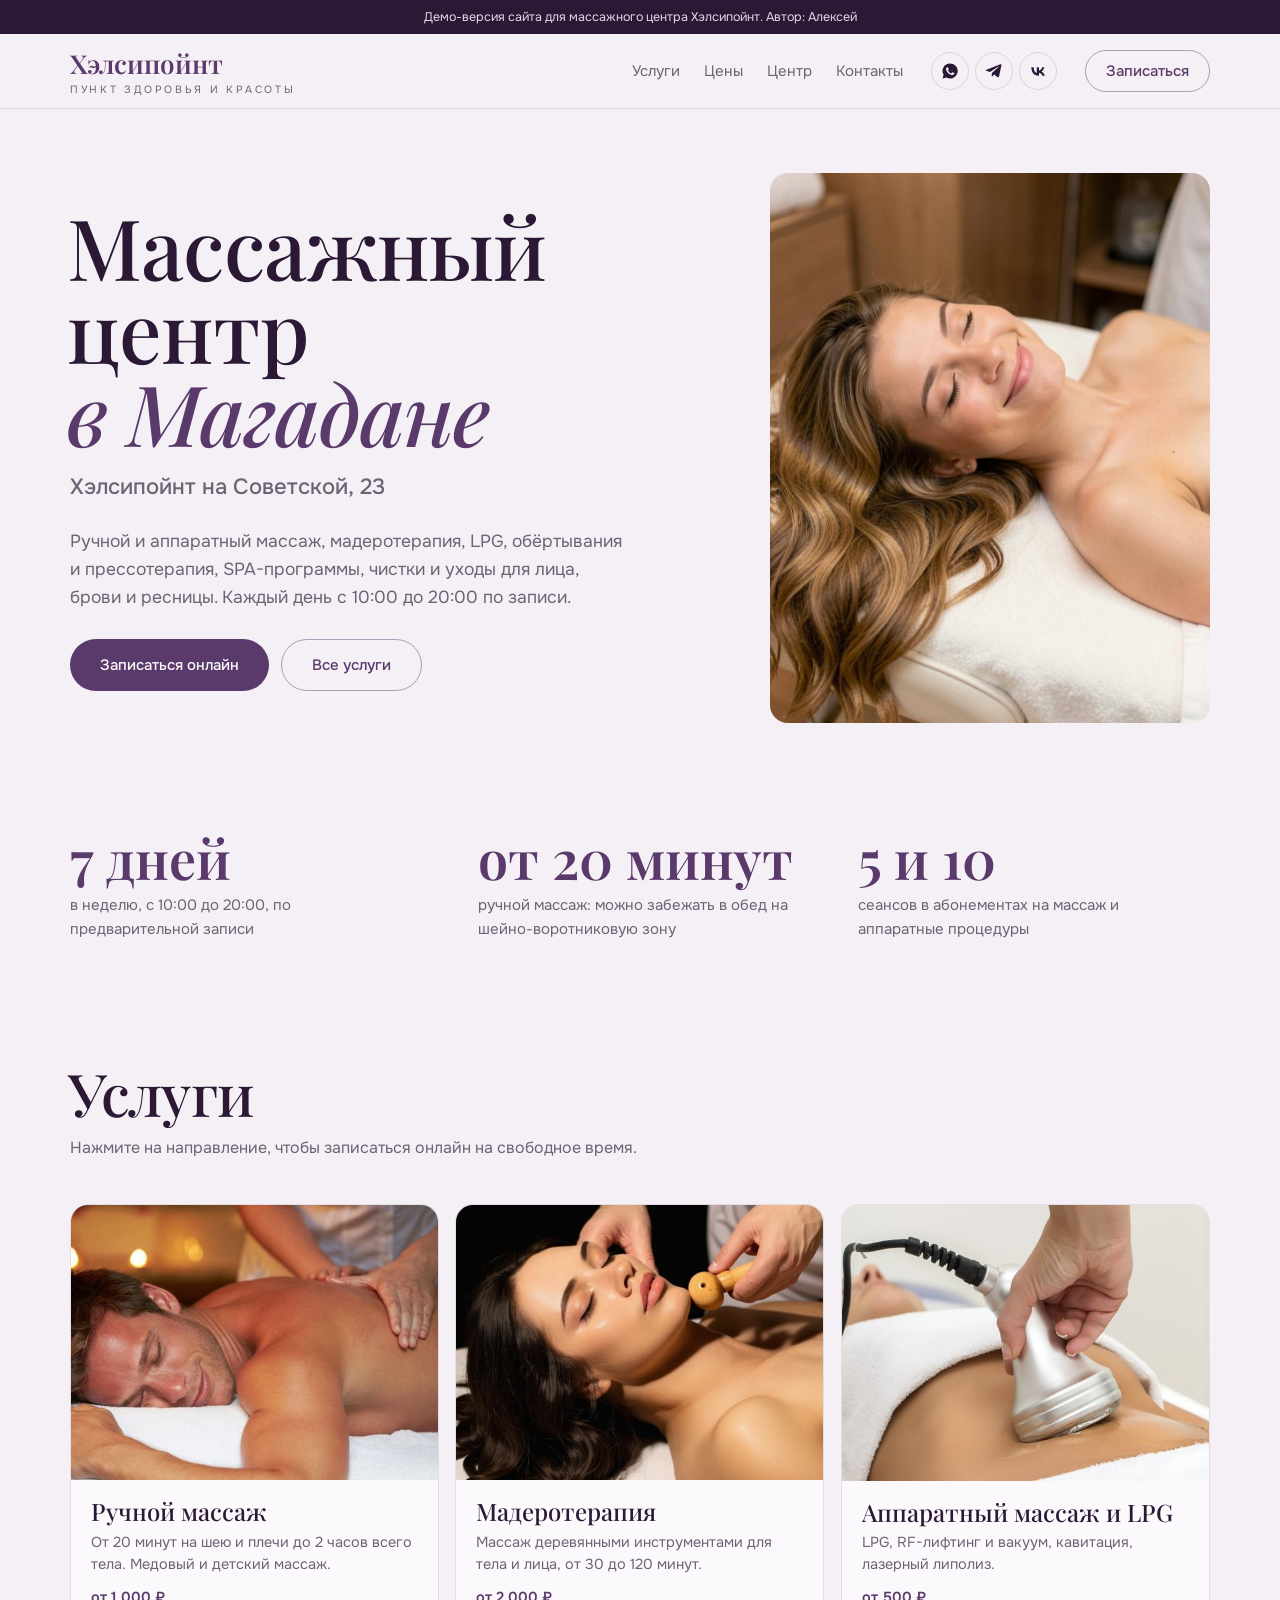
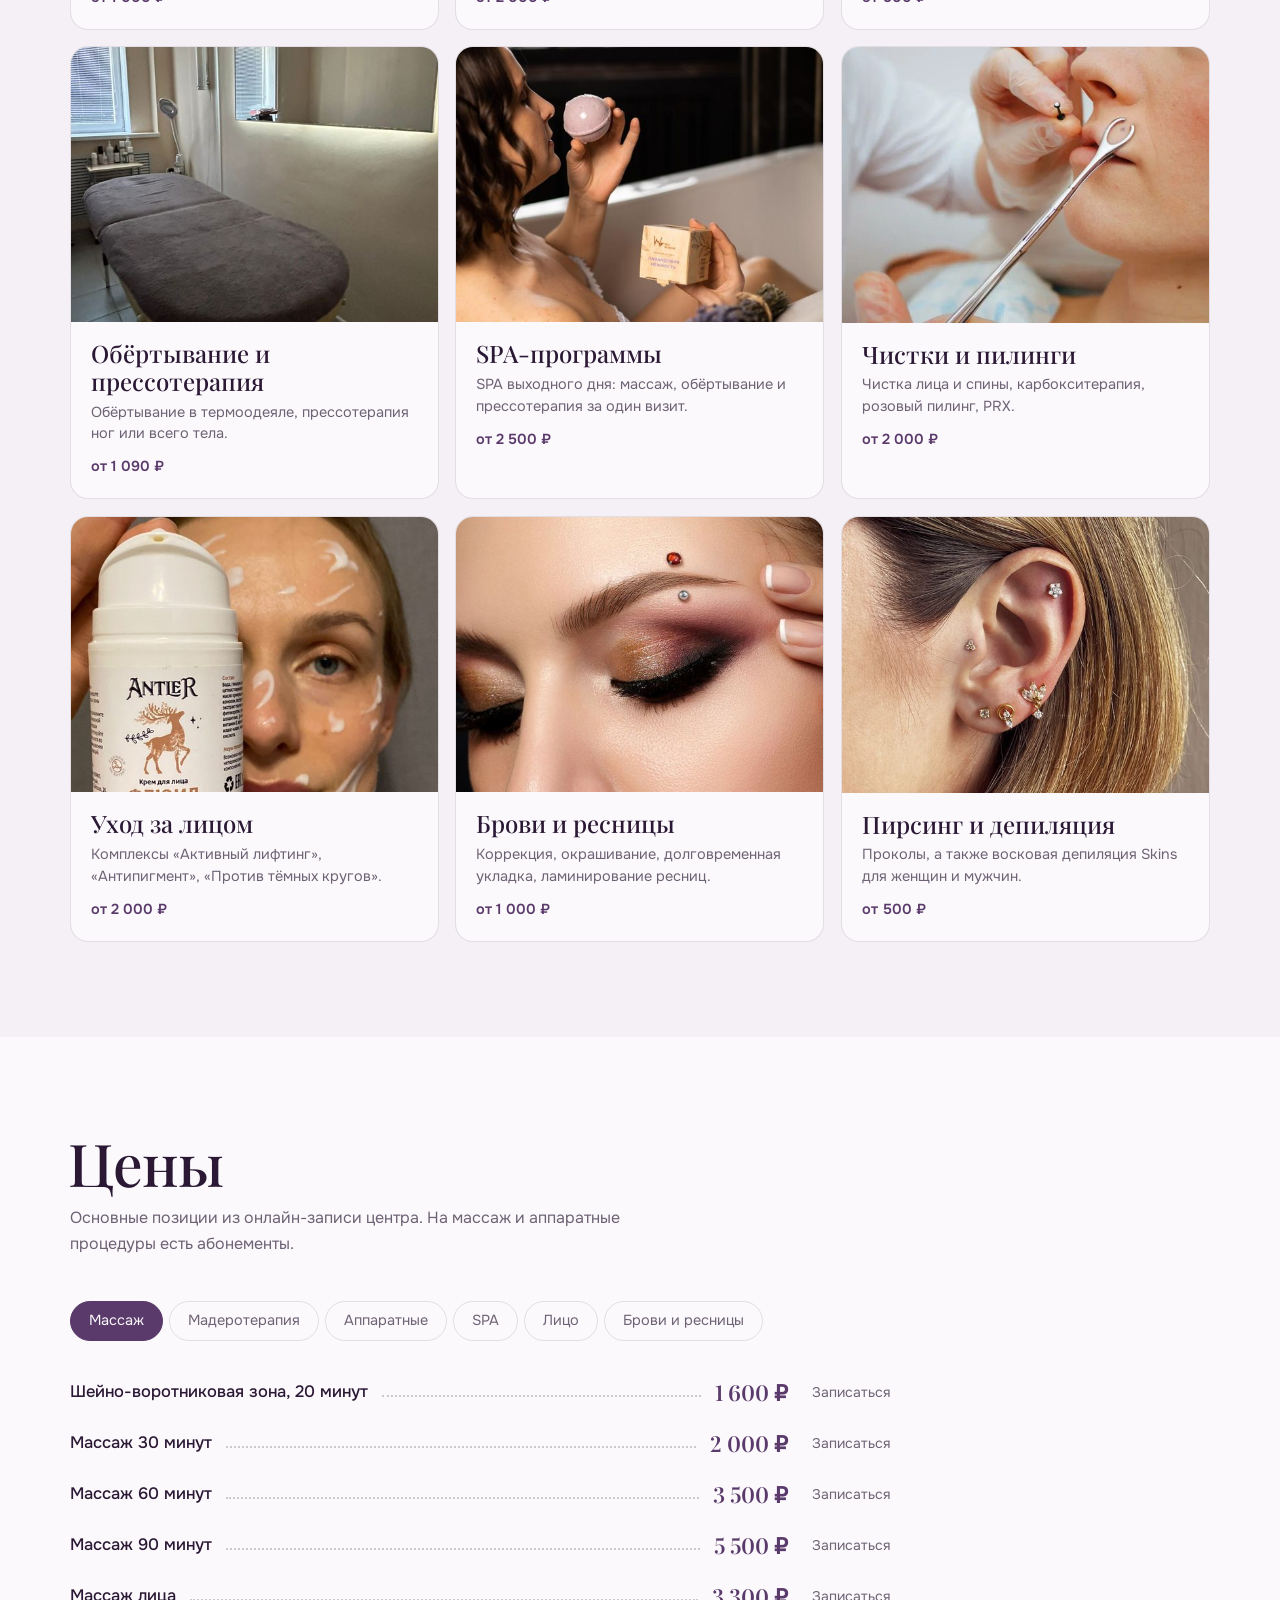
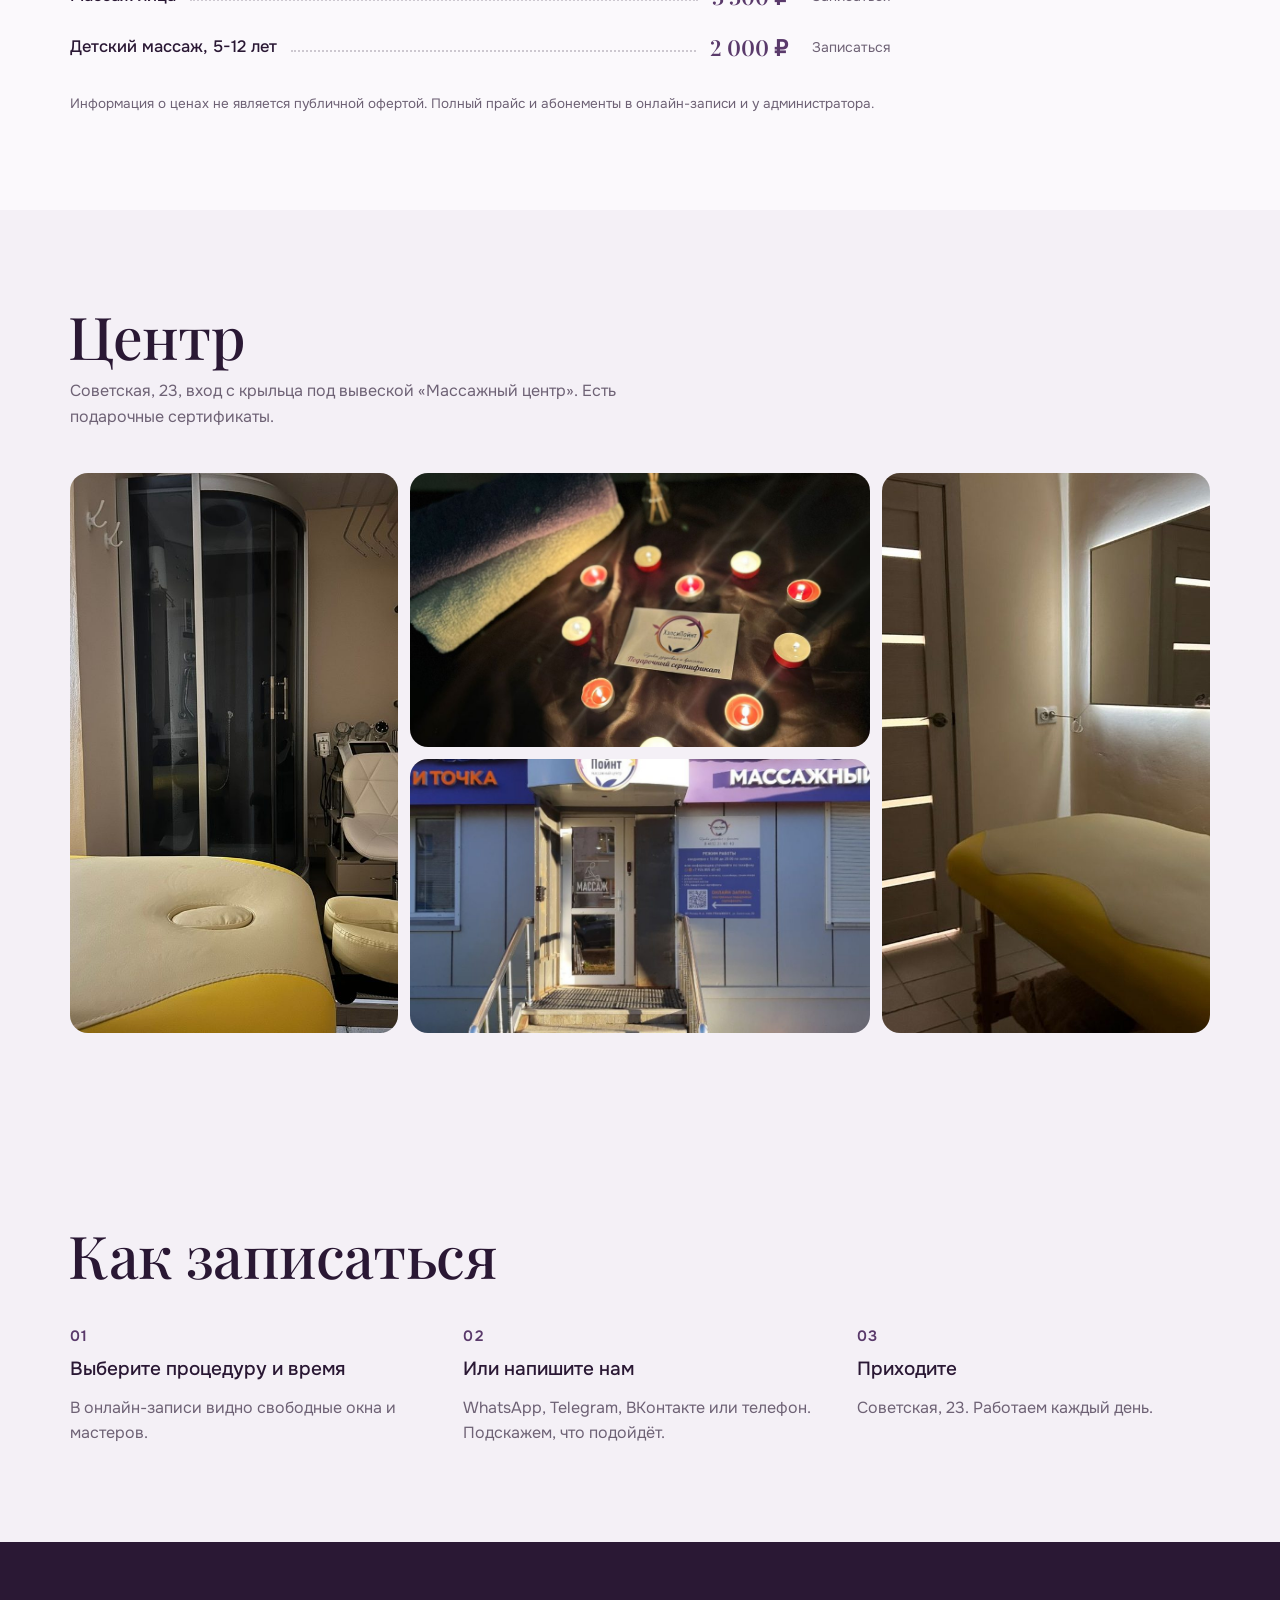
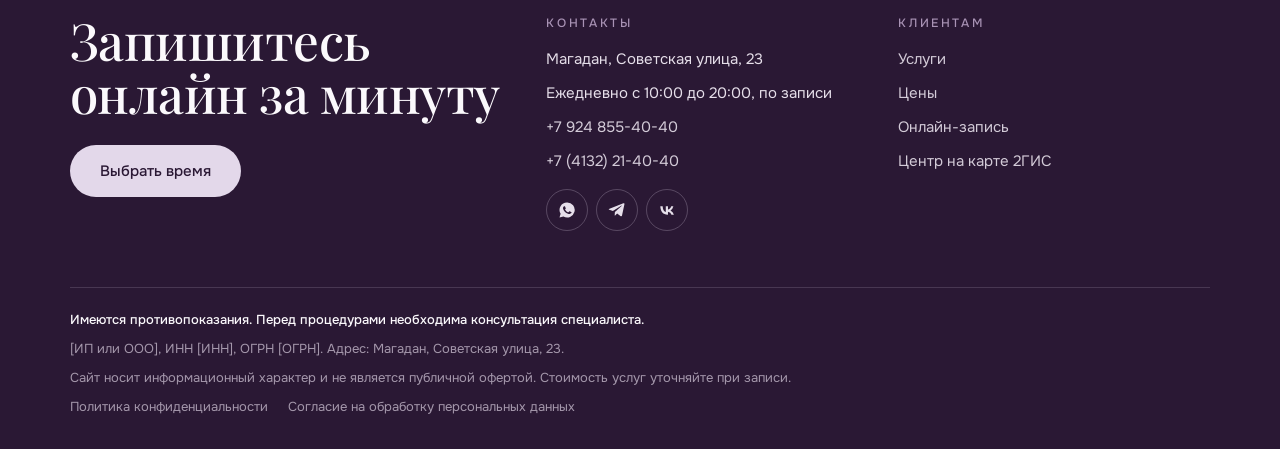
==== index.html @ 4615561c "Demo site Co-Authored-By: Claude Opus 5.5 <noreply@anthropic.com>" ====
<!doctype html>
<html lang="ru">
<head>
<meta charset="utf-8">
<meta name="viewport" content="width=device-width, initial-scale=1">
<meta name="robots" content="noindex, nofollow">
<title>Хэлсипойнт: массажный центр в Магадане</title>
<meta name="description" content="Хэлсипойнт, Магадан, Советская 23. Ручной и аппаратный массаж, мадеротерапия, LPG, обёртывания, SPA-программы, чистки и уходы для лица, брови и ресницы, пирсинг. Онлайн-запись.">
<link rel="icon" href="data:image/svg+xml,%3Csvg xmlns='http://www.w3.org/2000/svg' viewBox='0 0 32 32'%3E%3Crect width='32' height='32' rx='16' fill='%235a3a6b'/%3E%3Ctext x='16' y='21.5' text-anchor='middle' font-family='Georgia' font-size='15' fill='%23f4f0f6'%3EH%3C/text%3E%3C/svg%3E">
<link rel="preconnect" href="https://fonts.googleapis.com">
<link rel="stylesheet" href="https://fonts.googleapis.com/css2?family=Playfair+Display:ital,wght@0,500;0,600;1,500&family=Onest:wght@400;500;600&display=swap">
<style>
/* Палитра «тёмно-синий и слоновая кость» под серо-голубую стену студии: светлая страница,
   тёмно-синие кнопки и подвал. Заголовки Playfair, текст Onest. */
:root {
  --bg: #f4f0f6;
  --paper: #fbf9fc;
  --ink: #2a1834;
  --muted: #6e6275;
  --line: rgba(42,24,52,.12);
  --wine: #5a3a6b;
  --wine-deep: #2a1834;
  --champ: #a993b5;
  --champ-l: #e3d8ea;
  --wa: #25d366; --tg: #2aabee; --vk: #0077ff;
  --f: "Onest", system-ui, -apple-system, "Segoe UI", sans-serif;
  --fd: "Playfair Display", Georgia, "Times New Roman", serif;
  --wrap: 1180px;
}
* { box-sizing: border-box }
html { scroll-behavior: smooth }
body { margin: 0; background: var(--bg); color: var(--ink); font: 400 16px/1.6 var(--f); -webkit-font-smoothing: antialiased }
img { display: block; max-width: 100% }
a { color: inherit }
button { font: inherit; color: inherit }
.wrap { max-width: var(--wrap); margin: 0 auto; padding-inline: 20px }
h1, h2, h3 { margin: 0; font-weight: 500; text-wrap: balance }
h1, h2 { font-family: var(--fd); letter-spacing: -0.01em }
.ico { width: 18px; height: 18px; flex: 0 0 auto; fill: currentColor }
.eyebrow { font-size: 12px; letter-spacing: .22em; text-transform: uppercase; color: var(--wine); font-weight: 500 }

.demo { background: var(--wine-deep); color: var(--champ-l); font-size: 12.5px; text-align: center; padding: 7px 16px }

header { position: sticky; top: 0; z-index: 30; background: rgba(244,240,246,.9); backdrop-filter: blur(12px); border-bottom: 1px solid var(--line) }
.bar { display: flex; align-items: center; gap: 28px; height: 74px }
.logo { text-decoration: none; display: grid; gap: 4px; line-height: 1; margin-right: auto }
.logo b { font: 600 26px var(--fd); color: var(--wine) }
.logo small { font-size: 10.5px; color: var(--muted); letter-spacing: .26em; text-transform: uppercase }
nav { display: flex; gap: 24px; font-size: 15px }
nav a { text-decoration: none; color: var(--muted); transition: color .2s }
nav a:hover { color: var(--ink) }
.icons { display: flex; gap: 6px }
.icons a { width: 38px; height: 38px; border-radius: 50%; display: grid; place-items: center; border: 1px solid var(--line); transition: border-color .2s, color .2s }
.icons a:hover { border-color: var(--wine); color: var(--wine) }
@media (max-width: 960px) { nav { display: none } .bar { gap: 12px } }
@media (max-width: 560px) { .icons .vk, .bar .btn-out { display: none } .logo b { font-size: 24px } }

.btn, .btn-out { display: inline-flex; align-items: center; justify-content: center; gap: 8px; height: 52px; padding: 0 30px; border-radius: 999px; font: 500 15px var(--f); text-decoration: none; cursor: pointer; white-space: nowrap; transition: background .25s, color .25s, transform .15s, box-shadow .25s, border-color .25s }
.btn { background: var(--wine); color: var(--paper); border: 0 }
.btn:hover { background: var(--wine-deep); box-shadow: 0 10px 30px rgba(90,58,107,.25) }
.btn-out { background: transparent; color: var(--wine); border: 1px solid rgba(90,58,107,.45) }
.btn-out:hover { background: var(--wine); color: var(--paper) }
.btn:active, .btn-out:active { transform: scale(.97) }
.bar .btn-out { height: 42px; padding: 0 20px }

/* первый экран */
.hero { display: grid; grid-template-columns: minmax(0, 1.1fr) minmax(0, .9fr); gap: 56px; align-items: center; padding-block: 64px 80px }
.hero-text { display: grid; gap: 24px }
.hero h1 { font-size: clamp(48px, 6.6vw, 94px); line-height: .98; margin-left: -0.035em }
.hero h1 em { font-style: italic; color: var(--wine) }
.hero .who { margin: -4px 0 0; font: 500 clamp(18px, 1.8vw, 22px)/1.35 var(--f) }
.hero p { margin: 0; font-size: 17.5px; color: var(--muted); max-width: 32em }
.cta { display: flex; flex-wrap: wrap; gap: 12px; margin-top: 4px }
.shot { position: relative; justify-self: end; width: min(100%, 440px) }
.shot .frame { position: relative; border-radius: 18px; overflow: hidden; aspect-ratio: 4 / 5 }
.shot .frame img { width: 100%; height: 100%; object-fit: cover }
.tag { position: absolute; left: -36px; bottom: 40px; background: var(--paper); border-radius: 18px; padding: 16px 20px; display: grid; gap: 2px; box-shadow: 0 20px 40px rgba(42,24,52,.18) }
.tag b { font: 600 32px/1 var(--fd); color: var(--wine) }
.tag span { font-size: 13px; line-height: 1.3; color: var(--muted) }
@media (max-width: 900px) {
  .hero { grid-template-columns: minmax(0, 1fr); gap: 40px; padding-block: 36px 56px }
  .shot { justify-self: center; width: min(100%, 380px) }
  .tag { left: -8px }
}

.facts { display: grid; grid-template-columns: repeat(3, minmax(0, 1fr)) }
.fact { padding: 28px 28px 26px; display: grid; gap: 8px; align-content: start }
.fact:first-child { padding-left: 0 }
.fact b { font: 600 clamp(36px, 4.2vw, 54px)/1 var(--fd); color: var(--wine) }
.fact span { color: var(--muted); font-size: 15px }
@media (max-width: 720px) { .facts { grid-template-columns: minmax(0, 1fr) } .fact { padding-inline: 0; padding-block: 14px } }

section { padding-block: 96px }
.sec-head { display: grid; gap: 12px; margin-bottom: 44px }
.sec-head h2 { font-size: clamp(38px, 4.6vw, 60px); line-height: 1.02; margin-left: -0.03em }
.sec-head p { margin: 0; color: var(--muted); max-width: 38em }

/* направления */
.dirs { display: grid; grid-template-columns: repeat(3, minmax(0, 1fr)); gap: 16px }
@media (max-width: 900px) { .dirs { grid-template-columns: repeat(2, minmax(0, 1fr)) } }
@media (max-width: 520px) { .dirs { grid-template-columns: minmax(0, 1fr) } }
.dir { position: relative; background: var(--paper); border: 1px solid var(--line); border-radius: 18px; overflow: hidden; display: flex; flex-direction: column; text-align: left; padding: 0; cursor: pointer; transition: border-color .3s, box-shadow .3s }
.dir:hover { border-color: rgba(90,58,107,.35); box-shadow: 0 14px 34px rgba(42,24,52,.10) }
.dir .ph { aspect-ratio: 4 / 3; overflow: hidden }
.dir .ph img { width: 100%; height: 100%; object-fit: cover; transition: transform .8s cubic-bezier(.2,.7,.2,1) }
.dir:hover .ph img { transform: scale(1.05) }
.dir .tx { padding: 18px 20px 20px; display: grid; gap: 6px }
.dir h3 { font: 500 24px/1.15 var(--fd) }
.dir p { margin: 0; color: var(--muted); font-size: 14.5px; line-height: 1.5 }
.dir .from { color: var(--wine); font-size: 14.5px; font-weight: 600; margin-top: 4px }

/* программы для двоих: тёмный блок */
.duo-sec { background: var(--wine-deep); color: var(--paper) }
.duo-sec .eyebrow { color: var(--champ) }
.duo-sec .sec-head p { color: #c4b6cc }
.duo { display: grid; grid-template-columns: repeat(4, minmax(0, 1fr)); gap: 14px }
@media (max-width: 960px) { .duo { grid-template-columns: repeat(2, minmax(0, 1fr)) } }
@media (max-width: 520px) { .duo { grid-template-columns: minmax(0, 1fr) } }
.prog { position: relative; border: 1px solid rgba(227,216,234,.22); border-radius: 18px; padding: 26px 24px; display: flex; flex-direction: column; align-items: flex-start; gap: 10px; background: rgba(255,255,255,.03) }
.prog.top { border-color: var(--champ); background: rgba(184,154,122,.10) }
.prog .n { font-size: 12px; letter-spacing: .2em; text-transform: uppercase; color: var(--champ) }
.prog h3 { font: 500 26px/1.1 var(--fd) }
.prog .sum { font: 600 30px/1 var(--fd); color: var(--champ-l) }
.prog p { margin: 0 0 12px; color: #c4b6cc; font-size: 14.5px }
.prog .btn-out { margin-top: auto; height: 44px; padding: 0 22px; color: var(--paper); border-color: rgba(227,216,234,.45) }
.prog .btn-out:hover { background: var(--champ); border-color: var(--champ); color: var(--wine-deep) }

/* прайс узкой колонкой: название и цена связаны точечной линией */
.tabs { display: flex; gap: 6px; flex-wrap: wrap; margin-bottom: 26px }
.tabs button { border: 1px solid var(--line); background: transparent; height: 40px; padding: 0 18px; border-radius: 999px; font-size: 14.5px; cursor: pointer; white-space: nowrap; color: var(--muted); transition: background .2s, color .2s, border-color .2s }
.tabs button:hover { color: var(--ink); border-color: rgba(42,24,52,.3) }
.tabs button[aria-selected="true"] { background: var(--wine); border-color: var(--wine); color: var(--paper) }
.plist { max-width: 820px }
.pr { display: grid; grid-template-columns: auto minmax(28px, 1fr) auto auto; column-gap: 14px; align-items: start; padding-block: 13px }
.pr .nm { max-width: 30em; font-weight: 500; font-size: 16.5px; line-height: 1.45 }
.pr small { grid-column: 1 / 3; grid-row: 2; color: var(--muted); font-size: 13.5px; margin-top: 2px }
.pr .lead { height: 17px; border-bottom: 2px dotted rgba(42,24,52,.22) }
.pr .sum { font: 600 22px/24px var(--fd); color: var(--wine); white-space: nowrap; font-variant-numeric: lining-nums tabular-nums }
.pr button { border: 0; background: none; color: var(--muted); font-size: 14px; line-height: 24px; cursor: pointer; padding: 0; margin-left: 10px; border-bottom: 1px solid transparent; transition: color .2s, border-color .2s }
.pr button:hover { color: var(--wine); border-color: var(--wine) }
@media (max-width: 600px) { .pr { grid-template-columns: minmax(0, auto) minmax(16px, 1fr) auto; row-gap: 4px } .pr small { grid-column: 1 / -1 } .pr button { grid-column: 1; grid-row: 3; margin-left: 0; justify-self: start } }
.p-note { margin: 20px 0 0; font-size: 13.5px; color: var(--muted); max-width: 820px }

/* атмосфера */
.gal { display: grid; grid-template-columns: 1fr 1.4fr 1fr; grid-template-rows: 1fr 1fr; gap: 12px; height: 560px }
.gal div { border-radius: 18px; overflow: hidden }
.gal div:first-child { grid-row: span 2 } .gal div:nth-child(3) { grid-column: 3; grid-row: 1 / 3 } .gal div:nth-child(4) { grid-column: 2; grid-row: 2 }
.gal img { width: 100%; height: 100%; object-fit: cover; transition: transform .8s cubic-bezier(.2,.7,.2,1) }
.gal div:hover img { transform: scale(1.04) }
@media (max-width: 760px) { .gal { grid-template-columns: 1fr 1fr; grid-template-rows: 260px 200px; height: auto } .gal div:nth-child(n) { grid-column: auto; grid-row: auto } }

.steps { display: grid; grid-template-columns: repeat(3, minmax(0, 1fr)); gap: 40px }
@media (max-width: 800px) { .steps { grid-template-columns: minmax(0, 1fr); gap: 28px } }
.step { display: grid; gap: 10px; align-content: start }
.step .n { font: 600 15px/1 var(--f); color: var(--wine); letter-spacing: .08em }
.step h3 { font-size: 19px; font-weight: 500 }
.step p { margin: 0; color: var(--muted) }

footer { background: var(--wine-deep); color: #e6dfea; padding-block: 72px 32px }
footer a { color: inherit }
.f-top { display: grid; grid-template-columns: 1.4fr 1fr 1fr; gap: 40px; align-items: start }
@media (max-width: 860px) { .f-top { grid-template-columns: minmax(0, 1fr) } }
.f-top h2 { font-size: clamp(36px, 4vw, 52px); line-height: 1.04; color: var(--paper) }
.f-top .btn { margin-top: 24px; background: var(--champ-l); color: var(--wine-deep) }
.f-top .btn:hover { background: var(--paper) }
.fcol { display: grid; gap: 10px; font-size: 15px; align-content: start }
.fcol h4 { margin: 0 0 4px; font-size: 12px; letter-spacing: .22em; text-transform: uppercase; color: var(--champ); font-weight: 500 }
.fcol a { text-decoration: none; opacity: .9 }
.fcol a:hover { opacity: 1; color: var(--champ-l) }
.soc { display: flex; gap: 8px; margin-top: 6px }
.soc a { width: 42px; height: 42px; border-radius: 50%; display: grid; place-items: center; border: 1px solid rgba(227,216,234,.25); opacity: 1 }
.soc a:hover { border-color: var(--champ); color: var(--champ-l) }
.legal { border-top: 1px solid rgba(227,216,234,.16); margin-top: 56px; padding-top: 22px; display: grid; gap: 8px; font-size: 13px; color: #a497ab }
.legal p { margin: 0; max-width: 72em }
.legal strong { color: var(--paper); font-weight: 500 }
.legal nav { display: flex; gap: 20px; flex-wrap: wrap; font-size: 13px }
.legal nav a { color: #a497ab }

/* окно записи */
.sheet-bg { position: fixed; inset: 0; background: rgba(42,24,52,.45); z-index: 50; opacity: 0; pointer-events: none; transition: opacity .25s }
.sheet { position: fixed; left: 50%; bottom: 0; z-index: 51; width: min(440px, 100%); transform: translate(-50%, 104%); background: var(--paper); border-radius: 24px 24px 0 0; padding: 22px 22px calc(22px + env(safe-area-inset-bottom, 0px)); transition: transform .35s cubic-bezier(.2,.8,.2,1) }
@media (min-width: 700px) { .sheet { bottom: 50%; border-radius: 24px; transform: translate(-50%, 60%) scale(.96); opacity: 0; transition: transform .3s cubic-bezier(.2,.8,.2,1), opacity .25s } }
.open .sheet-bg { opacity: 1; pointer-events: auto }
.sheet { pointer-events: none } .open .sheet { pointer-events: auto } /* скрытое окно не должно ловить мышь */
.open .sheet { transform: translate(-50%, 0) }
@media (min-width: 700px) { .open .sheet { transform: translate(-50%, 50%) scale(1); opacity: 1 } }
.sheet-top { display: flex; gap: 12px; align-items: start; margin-bottom: 18px }
.sheet-top b { display: block; font: 500 26px/1.15 var(--fd); margin-top: 4px }
.x { margin-left: auto; width: 36px; height: 36px; border-radius: 50%; border: 1px solid var(--line); background: transparent; cursor: pointer; font-size: 16px; line-height: 1; flex: 0 0 auto }
.via { display: grid; gap: 8px }
.via a, .via button { display: flex; align-items: center; gap: 12px; height: 54px; padding: 0 16px; border-radius: 999px; border: 1px solid var(--line); background: transparent; text-decoration: none; font-weight: 500; font-size: 16px; cursor: pointer; transition: border-color .2s, background .2s }
.via a:hover, .via button:hover { border-color: var(--wine); background: rgba(90,58,107,.04) }
.via .badge { width: 32px; height: 32px; border-radius: 50%; display: grid; place-items: center; color: #fff }
.via .hint { margin-left: auto; color: var(--muted); font-weight: 400; font-size: 13px }
.note { font-size: 12.5px; color: var(--muted); margin: 14px 0 0 }
.note a { color: var(--muted) }
.toast { position: fixed; left: 50%; top: 18px; transform: translate(-50%, -80px); background: var(--wine); color: var(--paper); padding: 10px 18px; border-radius: 999px; z-index: 60; font-size: 14px; transition: transform .3s }
.toast.on { transform: translate(-50%, 0) }

.mbar { display: none }
@media (max-width: 680px) {
  .mbar { display: flex; gap: 8px; position: fixed; left: 12px; right: 12px; bottom: calc(env(safe-area-inset-bottom, 0px) + 12px); z-index: 40 }
  .mbar .btn { flex: 1; height: 54px; box-shadow: 0 10px 28px rgba(42,24,52,.3) }
  .mbar .sq { flex: 0 0 54px; height: 54px; border-radius: 50%; display: grid; place-items: center; color: #fff; box-shadow: 0 10px 28px rgba(42,24,52,.3) }
  footer { padding-bottom: 100px }
}

/* наклон за курсором */
.tilt { will-change: transform; transition: transform .5s cubic-bezier(.2,.7,.2,1) }
.tilt.moving { transition: transform .08s linear }
.tilt::after { content: ""; position: absolute; inset: 0; border-radius: inherit; pointer-events: none; opacity: 0; transition: opacity .3s;
  background: radial-gradient(circle 240px at var(--gx, 50%) var(--gy, 50%), rgba(255,255,255,.22), transparent 60%) }
.tilt.moving::after { opacity: 1 }

/* проявление: быстро, шапка раздела целиком */
.js .rise { opacity: 0; transform: translateY(18px); transition: opacity .5s ease, transform .5s cubic-bezier(.2,.7,.2,1) }
.js .rise.in { opacity: 1; transform: none }
.js .unblur { opacity: 0; filter: blur(6px); transform: translateY(6px); transition: opacity .3s ease, filter .3s ease, transform .3s cubic-bezier(.2,.7,.2,1) }
.js .unblur.in { opacity: 1; filter: blur(0); transform: none }
@keyframes up { from { opacity: 0; transform: translateY(22px) } to { opacity: 1; transform: none } }
@keyframes clear { from { opacity: 0; filter: blur(10px) } to { opacity: 1; filter: blur(0) } }
.hero-text > * { animation: up .7s cubic-bezier(.2,.7,.2,1) both }
.hero h1 { animation: clear .7s ease both }
.hero-text > *:nth-child(2) { animation-delay: .15s } .hero-text > *:nth-child(3) { animation-delay: .25s } .hero-text > *:nth-child(4) { animation-delay: .35s }
.shot .frame img { animation: clear .9s ease .1s both }
@media (prefers-reduced-motion: reduce) {
  *, *::before, *::after { animation: none !important; transition: none !important }
  .js .rise, .js .unblur { opacity: 1; transform: none; filter: none }
}
:focus-visible { outline: 2px solid var(--wine); outline-offset: 3px }
.price-sec { background: var(--paper) }
.via .main { background: var(--wine); color: var(--paper); border-color: var(--wine) }
.via .main:hover { background: var(--wine-deep) }
.via .main .hint { color: #c4b6cc }
.dir .ph { aspect-ratio: 4 / 3 }
.dir { text-decoration: none; color: inherit }
.learn { margin-top: 48px; padding: 28px 32px; border-radius: 18px; background: var(--wine-deep); color: var(--paper); display: flex; gap: 24px; align-items: center; justify-content: space-between }
.learn h3 { font: 500 30px/1.1 var(--fd) }
.learn p { margin: 8px 0 0; color: #c4b6cc; max-width: 36em }
.learn .btn-out { color: var(--paper); border-color: rgba(214,219,229,.45); flex: 0 0 auto }
.learn .btn-out:hover { background: var(--paper); color: var(--wine-deep) }
@media (max-width: 700px) { .learn { flex-direction: column; align-items: flex-start } }
</style>
</head>
<body>

<svg width="0" height="0" style="position:absolute" aria-hidden="true">
  <symbol id="i-wa" viewBox="0 0 24 24"><path d="M12 2a9.9 9.9 0 0 0-8.5 15L2 22l5.2-1.4A10 10 0 1 0 12 2Zm5.4 14c-.2.6-1.3 1.2-1.8 1.3-.5 0-1 .2-3.2-.7-2.7-1.1-4.4-3.9-4.6-4.1-.1-.2-1.1-1.5-1.1-2.8 0-1.4.7-2 1-2.3.2-.3.5-.3.7-.3h.5c.2 0 .4 0 .6.5l.8 2c.1.2.1.4 0 .5l-.3.5-.4.4c-.1.1-.3.3-.1.6.2.3.8 1.2 1.6 1.9 1.1 1 2 1.3 2.3 1.4.3.2.5.1.6 0l.9-1c.2-.3.4-.2.6-.1l1.9.9c.3.1.5.2.5.3.1.2.1.8-.1 1.4Z"/></symbol>
  <symbol id="i-tg" viewBox="0 0 24 24"><path d="m21.9 4.4-3.2 15c-.2 1.1-.9 1.3-1.7.8l-4.8-3.5-2.3 2.2c-.3.3-.5.5-1 .5l.3-4.9 8.9-8c.4-.4-.1-.6-.6-.2l-11 6.9-4.7-1.5c-1-.3-1-1 .2-1.5L20.5 3c.9-.3 1.7.2 1.4 1.4Z"/></symbol>
  <symbol id="i-vk" viewBox="0 0 24 24"><path d="M12.9 18.2C6.8 18.2 3.3 14 3.1 7h3.1c.1 5.1 2.4 7.3 4.2 7.7V7h2.9v4.4c1.8-.2 3.7-2.2 4.3-4.4h2.9a8.6 8.6 0 0 1-3.9 5.6 9 9 0 0 1 4.6 5.6h-3.2a5.6 5.6 0 0 0-4.7-4v4h-.4Z"/></symbol>
  <symbol id="i-tel" viewBox="0 0 24 24"><path d="M6.6 10.8a15.1 15.1 0 0 0 6.6 6.6l2.2-2.2c.3-.3.7-.4 1-.2 1.1.4 2.3.6 3.6.6.6 0 1 .4 1 1V20c0 .6-.4 1-1 1A17 17 0 0 1 3 4c0-.6.4-1 1-1h3.5c.6 0 1 .4 1 1 0 1.2.2 2.4.6 3.6.1.3 0 .7-.2 1l-2.3 2.2Z"/></symbol>
  <symbol id="i-cal" viewBox="0 0 24 24"><path d="M7 2h2v2h6V2h2v2h3a1 1 0 0 1 1 1v15a1 1 0 0 1-1 1H4a1 1 0 0 1-1-1V5a1 1 0 0 1 1-1h3V2Zm12 8H5v9h14v-9ZM7 12h4v4H7v-4Z"/></symbol>
</svg>

<div class="demo">Демо-версия сайта для массажного центра Хэлсипойнт. Автор: Алексей</div>

<header>
  <div class="wrap bar">
    <a class="logo" href="#top"><b>Хэлсипойнт</b><small>пункт здоровья и красоты</small></a>
    <nav aria-label="Разделы"><a href="#dirs">Услуги</a><a href="#prices">Цены</a><a href="#studio">Центр</a><a href="#contacts">Контакты</a></nav>
    <div class="icons">
      <a href="https://wa.me/79248554040" target="_blank" rel="noopener" aria-label="WhatsApp"><svg class="ico"><use href="#i-wa"/></svg></a>
      <a href="https://t.me/healthypoint_magadan" target="_blank" rel="noopener" aria-label="Telegram"><svg class="ico"><use href="#i-tg"/></svg></a>
      <a class="vk" href="https://vk.com/massag_center" target="_blank" rel="noopener" aria-label="ВКонтакте"><svg class="ico"><use href="#i-vk"/></svg></a>
    </div>
    <a class="btn-out" href="https://n1212445.yclients.com/company/1110614/personal/select-services?o=" target="_blank" rel="noopener">Записаться</a>
  </div>
</header>

<main id="top">
  <div class="wrap hero">
    <div class="hero-text">
      <h1>Массажный центр <em>в&nbsp;Магадане</em></h1>
      <p class="who">Хэлсипойнт на Советской,&nbsp;23</p>
      <p>Ручной и аппаратный массаж, мадеротерапия, LPG, обёртывания и прессотерапия, SPA-программы, чистки и уходы для лица, брови и ресницы. Каждый день с 10:00 до 20:00 по записи.</p>
      <div class="cta">
        <a class="btn" href="https://n1212445.yclients.com/company/1110614/personal/select-services?o=" target="_blank" rel="noopener">Записаться онлайн</a>
        <a class="btn-out" href="#dirs">Все услуги</a>
      </div>
    </div>
    <div class="shot">
      <div class="frame"><img src="img/hero.jpg" alt="Массаж в Хэлсипойнт"></div>
    </div>
  </div>

  <div class="wrap">
    <div class="facts">
      <div class="fact rise"><b>7 дней</b><span>в неделю, с 10:00 до 20:00, по предварительной записи</span></div>
      <div class="fact rise"><b>от 20 минут</b><span>ручной массаж: можно забежать в обед на шейно-воротниковую зону</span></div>
      <div class="fact rise"><b>5 и 10</b><span>сеансов в абонементах на массаж и аппаратные процедуры</span></div>
    </div>
  </div>

  <section id="dirs">
    <div class="wrap">
      <div class="sec-head"><h2 class="unblur">Услуги</h2><p class="rise">Нажмите на направление, чтобы записаться онлайн на свободное время.</p></div>
      <div class="dirs" id="dirs-list"></div>
    </div>
  </section>

  <section class="price-sec" id="prices">
    <div class="wrap">
      <div class="sec-head"><h2 class="unblur">Цены</h2><p class="rise">Основные позиции из онлайн-записи центра. На массаж и аппаратные процедуры есть абонементы.</p></div>
      <div class="tabs" role="tablist" id="tabs"></div>
      <div class="plist" id="plist"></div>
      <p class="p-note">Информация о ценах не является публичной офертой. Полный прайс и абонементы в онлайн-записи и у администратора.</p>
    </div>
  </section>

  <section id="studio">
    <div class="wrap">
      <div class="sec-head"><h2 class="unblur">Центр</h2><p class="rise">Советская, 23, вход с крыльца под вывеской «Массажный центр». Есть подарочные сертификаты.</p></div>
      <div class="gal rise">
        <div><img src="img/g_room.jpg" alt="Кабинет для процедур" loading="lazy"></div>
        <div><img src="img/g_candles.jpg" alt="Подарочный сертификат" loading="lazy"></div>
        <div><img src="img/g_mirror.jpg" alt="Массажный кабинет" loading="lazy"></div>
        <div><img src="img/g_facade.jpg" alt="Вход в центр" loading="lazy"></div>
      </div>
    </div>
  </section>

  <section class="steps-sec" id="how">
    <div class="wrap">
      <div class="sec-head"><h2 class="unblur">Как записаться</h2></div>
      <div class="steps">
        <div class="step rise"><span class="n">01</span><h3>Выберите процедуру и время</h3><p>В онлайн-записи видно свободные окна и мастеров.</p></div>
        <div class="step rise"><span class="n">02</span><h3>Или напишите нам</h3><p>WhatsApp, Telegram, ВКонтакте или телефон. Подскажем, что подойдёт.</p></div>
        <div class="step rise"><span class="n">03</span><h3>Приходите</h3><p>Советская, 23. Работаем каждый день.</p></div>
      </div>
    </div>
  </section>
</main>

<footer id="contacts">
  <div class="wrap">
    <div class="f-top">
      <div>
        <h2>Запишитесь онлайн за&nbsp;минуту</h2>
        <a class="btn" href="https://n1212445.yclients.com/company/1110614/personal/select-services?o=" target="_blank" rel="noopener">Выбрать время</a>
      </div>
      <div class="fcol">
        <h4>Контакты</h4>
        <span>Магадан, Советская улица, 23</span>
        <span>Ежедневно с 10:00 до 20:00, по записи</span>
        <a href="tel:+79248554040">+7 924 855-40-40</a>
        <a href="tel:+74132214040">+7 (4132) 21-40-40</a>
        <div class="soc">
          <a href="https://wa.me/79248554040" target="_blank" rel="noopener" aria-label="WhatsApp"><svg class="ico"><use href="#i-wa"/></svg></a>
          <a href="https://t.me/healthypoint_magadan" target="_blank" rel="noopener" aria-label="Telegram"><svg class="ico"><use href="#i-tg"/></svg></a>
          <a href="https://vk.com/massag_center" target="_blank" rel="noopener" aria-label="ВКонтакте"><svg class="ico"><use href="#i-vk"/></svg></a>
        </div>
      </div>
      <div class="fcol">
        <h4>Клиентам</h4>
        <a href="#dirs">Услуги</a>
        <a href="#prices">Цены</a>
        <a href="https://n1212445.yclients.com/company/1110614/personal/select-services?o=" target="_blank" rel="noopener">Онлайн-запись</a>
        <a href="https://2gis.ru/magadan/firm/70000001074185183" target="_blank" rel="noopener">Центр на карте 2ГИС</a>
      </div>
    </div>
    <div class="legal">
      <p><strong>Имеются противопоказания. Перед процедурами необходима консультация специалиста.</strong></p>
      <p>[ИП или ООО], ИНН [ИНН], ОГРН [ОГРН]. Адрес: Магадан, Советская улица, 23.</p>
      <p>Сайт носит информационный характер и не является публичной офертой. Стоимость услуг уточняйте при записи.</p>
      <nav aria-label="Документы"><a href="privacy.html">Политика конфиденциальности</a><a href="consent.html">Согласие на обработку персональных данных</a></nav>
    </div>
  </div>
</footer>

<div class="mbar">
  <a class="btn" href="https://n1212445.yclients.com/company/1110614/personal/select-services?o=" target="_blank" rel="noopener">Записаться онлайн</a>
  <a class="sq" style="background:var(--wa)" href="https://wa.me/79248554040" target="_blank" rel="noopener" aria-label="WhatsApp"><svg class="ico"><use href="#i-wa"/></svg></a>
  <a class="sq" style="background:var(--wine)" href="tel:+79248554040" aria-label="Позвонить"><svg class="ico"><use href="#i-tel"/></svg></a>
</div>

<div id="order" aria-hidden="true">
  <div class="sheet-bg" data-close></div>
  <div class="sheet" role="dialog" aria-modal="true" aria-labelledby="o-name">
    <div class="sheet-top">
      <b id="o-name"></b>
      <button class="x" data-close aria-label="Закрыть">&#x2715;</button>
    </div>
    <div class="via">
      <a class="main" href="https://n1212445.yclients.com/company/1110614/personal/select-services?o=" target="_blank" rel="noopener"><span class="badge" style="background:rgba(255,255,255,.15)"><svg class="ico"><use href="#i-cal"/></svg></span>Онлайн-запись<span class="hint">выбрать время</span></a>
      <a id="o-wa" target="_blank" rel="noopener"><span class="badge" style="background:var(--wa)"><svg class="ico"><use href="#i-wa"/></svg></span>WhatsApp<span class="hint">текст уже готов</span></a>
      <button id="o-tg" type="button"><span class="badge" style="background:var(--tg)"><svg class="ico"><use href="#i-tg"/></svg></span>Telegram<span class="hint">скопируем текст</span></button>
      <a href="tel:+79248554040"><span class="badge" style="background:var(--wine)"><svg class="ico"><use href="#i-tel"/></svg></span>Позвонить<span class="hint">+7 924 855-40-40</span></a>
    </div>
    <p class="note">Записываясь, вы соглашаетесь с <a href="privacy.html">политикой конфиденциальности</a> и <a href="consent.html">обработкой персональных данных</a>.</p>
  </div>
</div>
<div class="toast" id="toast"></div>

<script>
document.documentElement.classList.add("js");
// Направления и цены: из онлайн-записи студии в YCLIENTS (октябрь 2026). Цена «от» - минимальная среди мастеров.
const YCL = "https://n1212445.yclients.com/company/1110614/personal/select-services?o=";
const DIRS = [
  { img: "massage.jpg", name: "Ручной массаж", text: "От 20 минут на шею и плечи до 2 часов всего тела. Медовый и детский массаж.", from: 1000 },
  { img: "mader.jpg", name: "Мадеротерапия", text: "Массаж деревянными инструментами для тела и лица, от 30 до 120 минут.", from: 2000 },
  { img: "lpg.jpg", name: "Аппаратный массаж и LPG", text: "LPG, RF-лифтинг и вакуум, кавитация, лазерный липолиз.", from: 500 },
  { img: "wrap.jpg", name: "Обёртывание и прессотерапия", text: "Обёртывание в термоодеяле, прессотерапия ног или всего тела.", from: 1090 },
  { img: "spa.jpg", name: "SPA-программы", text: "SPA выходного дня: массаж, обёртывание и прессотерапия за один визит.", from: 2500 },
  { img: "cosmo.jpg", name: "Чистки и пилинги", text: "Чистка лица и спины, карбокситерапия, розовый пилинг, PRX.", from: 2000 },
  { img: "face.jpg", name: "Уход за лицом", text: "Комплексы «Активный лифтинг», «Антипигмент», «Против тёмных кругов».", from: 2000 },
  { img: "brows.jpg", name: "Брови и ресницы", text: "Коррекция, окрашивание, долговременная укладка, ламинирование ресниц.", from: 1000 },
  { img: "pierce.jpg", name: "Пирсинг и депиляция", text: "Проколы, а также восковая депиляция Skins для женщин и мужчин.", from: 500 },
];
const PRICES = {
  "Массаж": [
    ["Шейно-воротниковая зона, 20 минут", 1600],
    ["Массаж 30 минут", 2000],
    ["Массаж 60 минут", 3500],
    ["Массаж 90 минут", 5500],
    ["Массаж лица", 3300],
    ["Детский массаж, 5-12 лет", 2000],
  ],
  "Мадеротерапия": [
    ["Мадеротерапия 30 минут", 2000],
    ["Мадеротерапия 60 минут", 3500],
    ["Мадеротерапия лица, 60 минут", 3300],
    ["Мадеротерапия 90 минут", 5500],
  ],
  "Аппаратные": [
    ["Лазерный липолиз", 500],
    ["Прессотерапия", 1090],
    ["Кавитация, 20 минут", 1600],
    ["RF-лифтинг или вакуум, 20 минут", 1600],
    ["LPG-массаж", 2800],
    ["Обёртывание в термоодеяле", 3300],
  ],
  "SPA": [
    ["SPA для ножек или для ручек", 2500],
    ["Для мужчин: массаж и прессотерапия", 4000],
    ["Массаж, обёртывание и прессотерапия", 6000],
    ["SPA-программа «Ягодный десерт»", 7000],
    ["Массаж тела и лица, обёртывание, прессотерапия", 9000],
  ],
  "Лицо": [
    ["Карбокситерапия", 2000],
    ["Комплекс «Антипигмент»", 2000],
    ["«Фарфоровая куколка»", 2500],
    ["Комплекс «Активный лифтинг»", 3500],
    ["Чистка лица", 4000],
    ["Розовый пилинг", 5000],
  ],
  "Брови и ресницы": [
    ["Коррекция бровей: подростковая, мужская", 1000],
    ["Окрашивание бровей", 1200],
    ["Долговременная укладка бровей", 1500],
    ["Окрашивание и коррекция", 2000],
    ["Ламинирование ресниц", 2200],
  ],
};
const WA = "79248554040";
const rub = n => n.toLocaleString("ru-RU") + " ₽";

document.getElementById("dirs-list").innerHTML = DIRS.map(d => `
  <a class="dir rise" href="${YCL}" target="_blank" rel="noopener">
    <div class="ph"><img src="img/${d.img}" alt="" loading="lazy"></div>
    <div class="tx"><h3>${d.name}</h3><p>${d.text}</p><span class="from">от ${rub(d.from)}</span></div>
  </a>`).join("");

const tabs = document.getElementById("tabs");
tabs.innerHTML = Object.keys(PRICES).map((k, i) => `<button role="tab" aria-selected="${i === 0}" data-tab="${k}">${k}</button>`).join("");
function showTab(k) {
  tabs.querySelectorAll("button").forEach(b => b.setAttribute("aria-selected", b.dataset.tab === k));
  document.getElementById("plist").innerHTML = PRICES[k].map(([n, s, sub, from]) => `
    <div class="pr"><span class="nm">${n}</span><span class="lead" aria-hidden="true"></span><span class="sum">${from ? "от " : ""}${rub(s)}</span>
    <button type="button" data-book="${n}">Записаться</button>${sub ? `<small>${sub}</small>` : ""}</div>`).join("");
}
tabs.addEventListener("click", e => { const b = e.target.closest("[data-tab]"); if (b) showTab(b.dataset.tab) });
showTab("Массаж");

// шапка раздела проявляется целиком, как только появилась её верхушка
const show = el => { el.classList.add("in"); el.querySelectorAll(".rise, .unblur").forEach(c => c.classList.add("in")) };
const io = "IntersectionObserver" in window ? new IntersectionObserver(es => es.forEach(e => {
  if (e.isIntersecting) { show(e.target); io.unobserve(e.target) }
}), { threshold: .1 }) : null;
const heads = [...document.querySelectorAll(".sec-head")];
heads.forEach(el => io ? io.observe(el) : show(el));
document.querySelectorAll(".rise, .unblur").forEach(el => { if (!heads.some(h => h.contains(el))) io ? io.observe(el) : el.classList.add("in") });

// наклон карточек за курсором (только где есть мышь)
if (matchMedia("(hover: hover) and (pointer: fine)").matches && !matchMedia("(prefers-reduced-motion: reduce)").matches) {
  const MAXDEG = 6;
  document.querySelectorAll(".dir, .shot .frame").forEach(el => {
    el.classList.add("tilt");
    el.addEventListener("mousemove", e => {
      const b = el.getBoundingClientRect();
      const px = (e.clientX - b.left) / b.width, py = (e.clientY - b.top) / b.height;
      el.classList.add("moving");
      el.style.transform = `perspective(900px) rotateX(${((.5 - py) * MAXDEG).toFixed(2)}deg) rotateY(${((px - .5) * MAXDEG).toFixed(2)}deg)`;
      el.style.setProperty("--gx", px * 100 + "%");
      el.style.setProperty("--gy", py * 100 + "%");
    });
    el.addEventListener("mouseleave", () => { el.classList.remove("moving"); el.style.transform = "" });
  });
}

const box = document.getElementById("order");
let msg = "";
function toast(t) { const el = document.getElementById("toast"); el.textContent = t; el.classList.add("on"); setTimeout(() => el.classList.remove("on"), 2200) }
async function copyText() { try { await navigator.clipboard.writeText(msg); return true } catch { return false } }
function openBook(what) {
  msg = what === "Сертификат" ? "Здравствуйте! Хочу подарочный сертификат." : `Здравствуйте! Хочу записаться: ${what}.`;
  document.getElementById("o-name").textContent = what;
  document.getElementById("o-wa").href = `https://wa.me/${WA}?text=${encodeURIComponent(msg)}`;
  box.classList.add("open"); box.setAttribute("aria-hidden", "false");
}
function closeBook() { box.classList.remove("open"); box.setAttribute("aria-hidden", "true") }
document.addEventListener("click", e => {
  const b = e.target.closest("[data-book]"); if (b) return openBook(b.dataset.book);
  if (e.target.closest("[data-close]")) closeBook();
});
document.addEventListener("keydown", e => { if (e.key === "Escape") closeBook() });
// Telegram не подставляет текст по ссылке: копируем его и открываем чат
document.getElementById("o-tg").addEventListener("click", async () => {
  toast(await copyText() ? "Текст скопирован, вставьте его в чат" : "Напишите, на какую услугу хотите записаться");
  window.open("https://t.me/+79248554040", "_blank", "noopener");
});

</script>
<script>
(function(){try{
  var s='healthpoint';
  if(location.search.indexOf('me')>-1)localStorage.setItem('own','1');
  if(localStorage.getItem('own')||location.hostname!=='sites49.github.io')return;
  var d=new Date(Date.now()+11*36e5).toISOString().slice(0,10);
  ['all',d].forEach(function(k){fetch('https://abacus.jasoncameron.dev/hit/sites49/'+s+'-'+k,{mode:'cors'}).catch(function(){})});
}catch(e){}})();
</script>
</body>
</html>
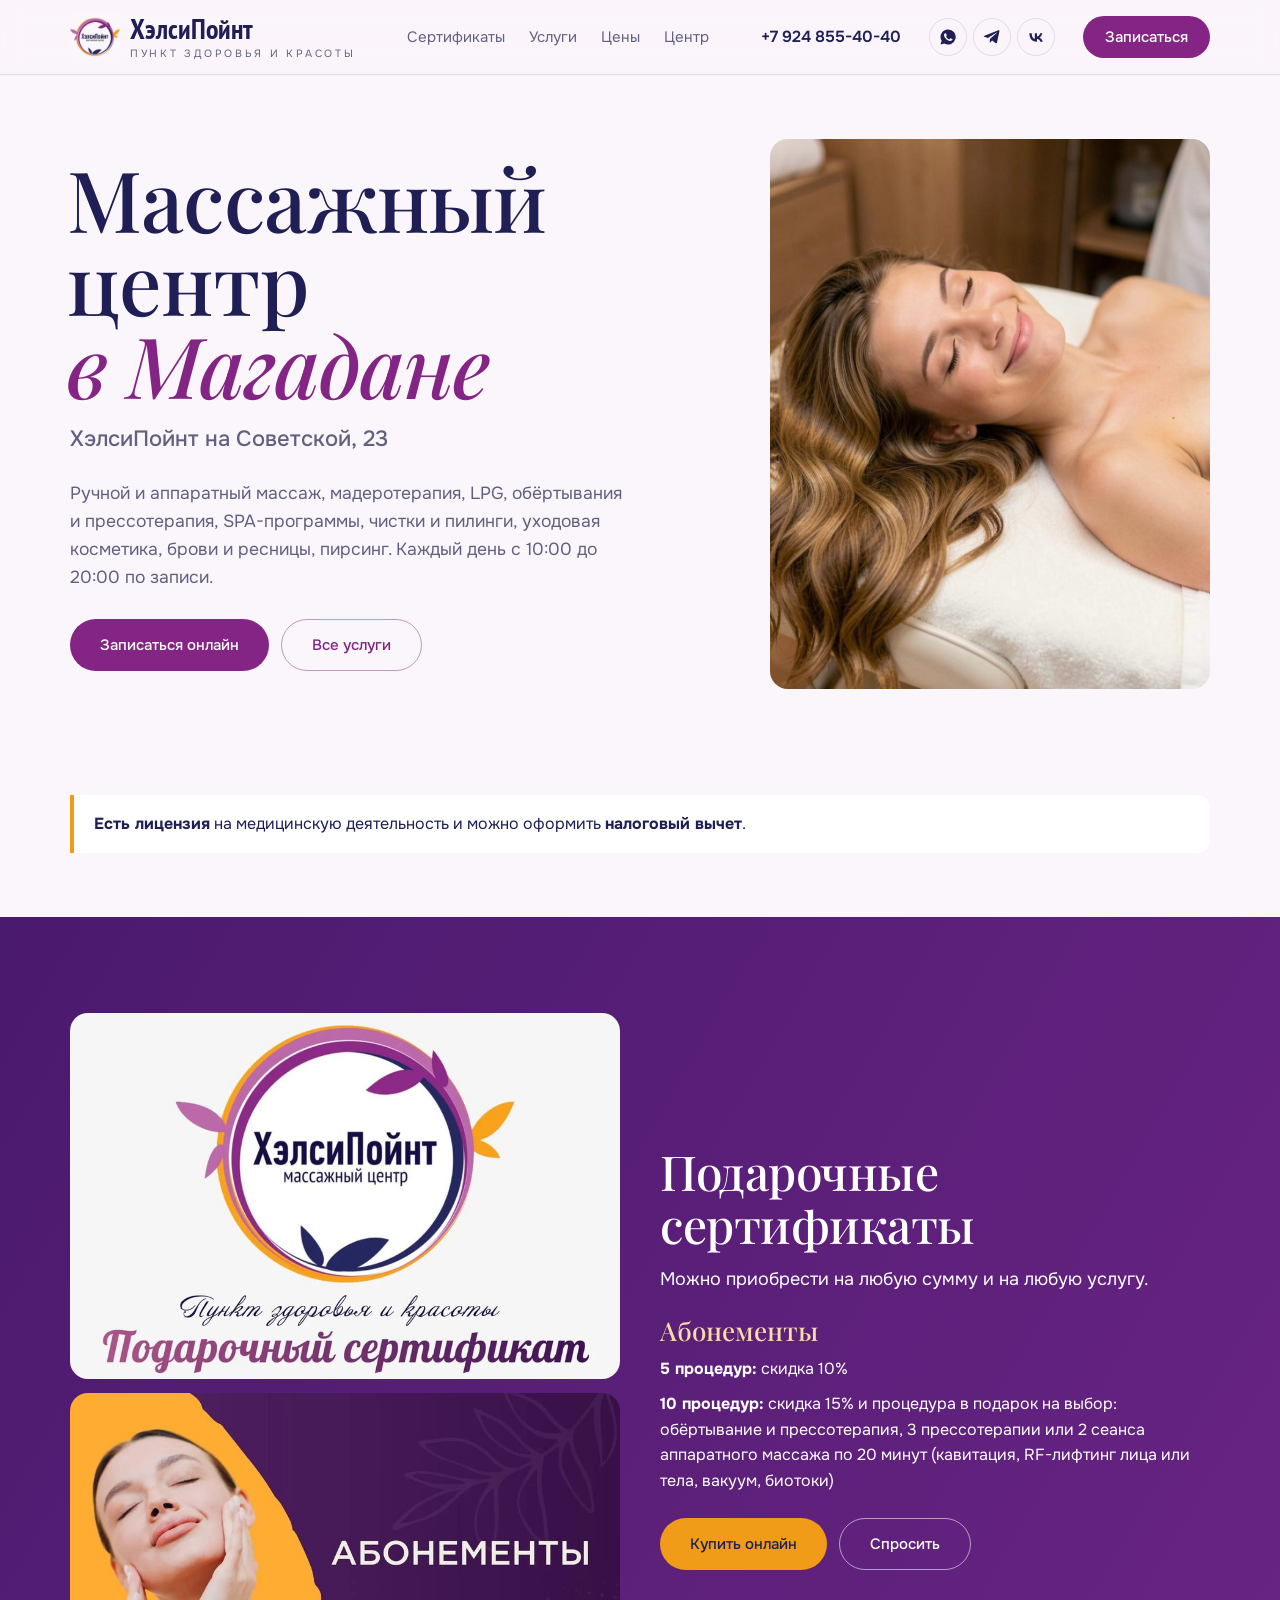
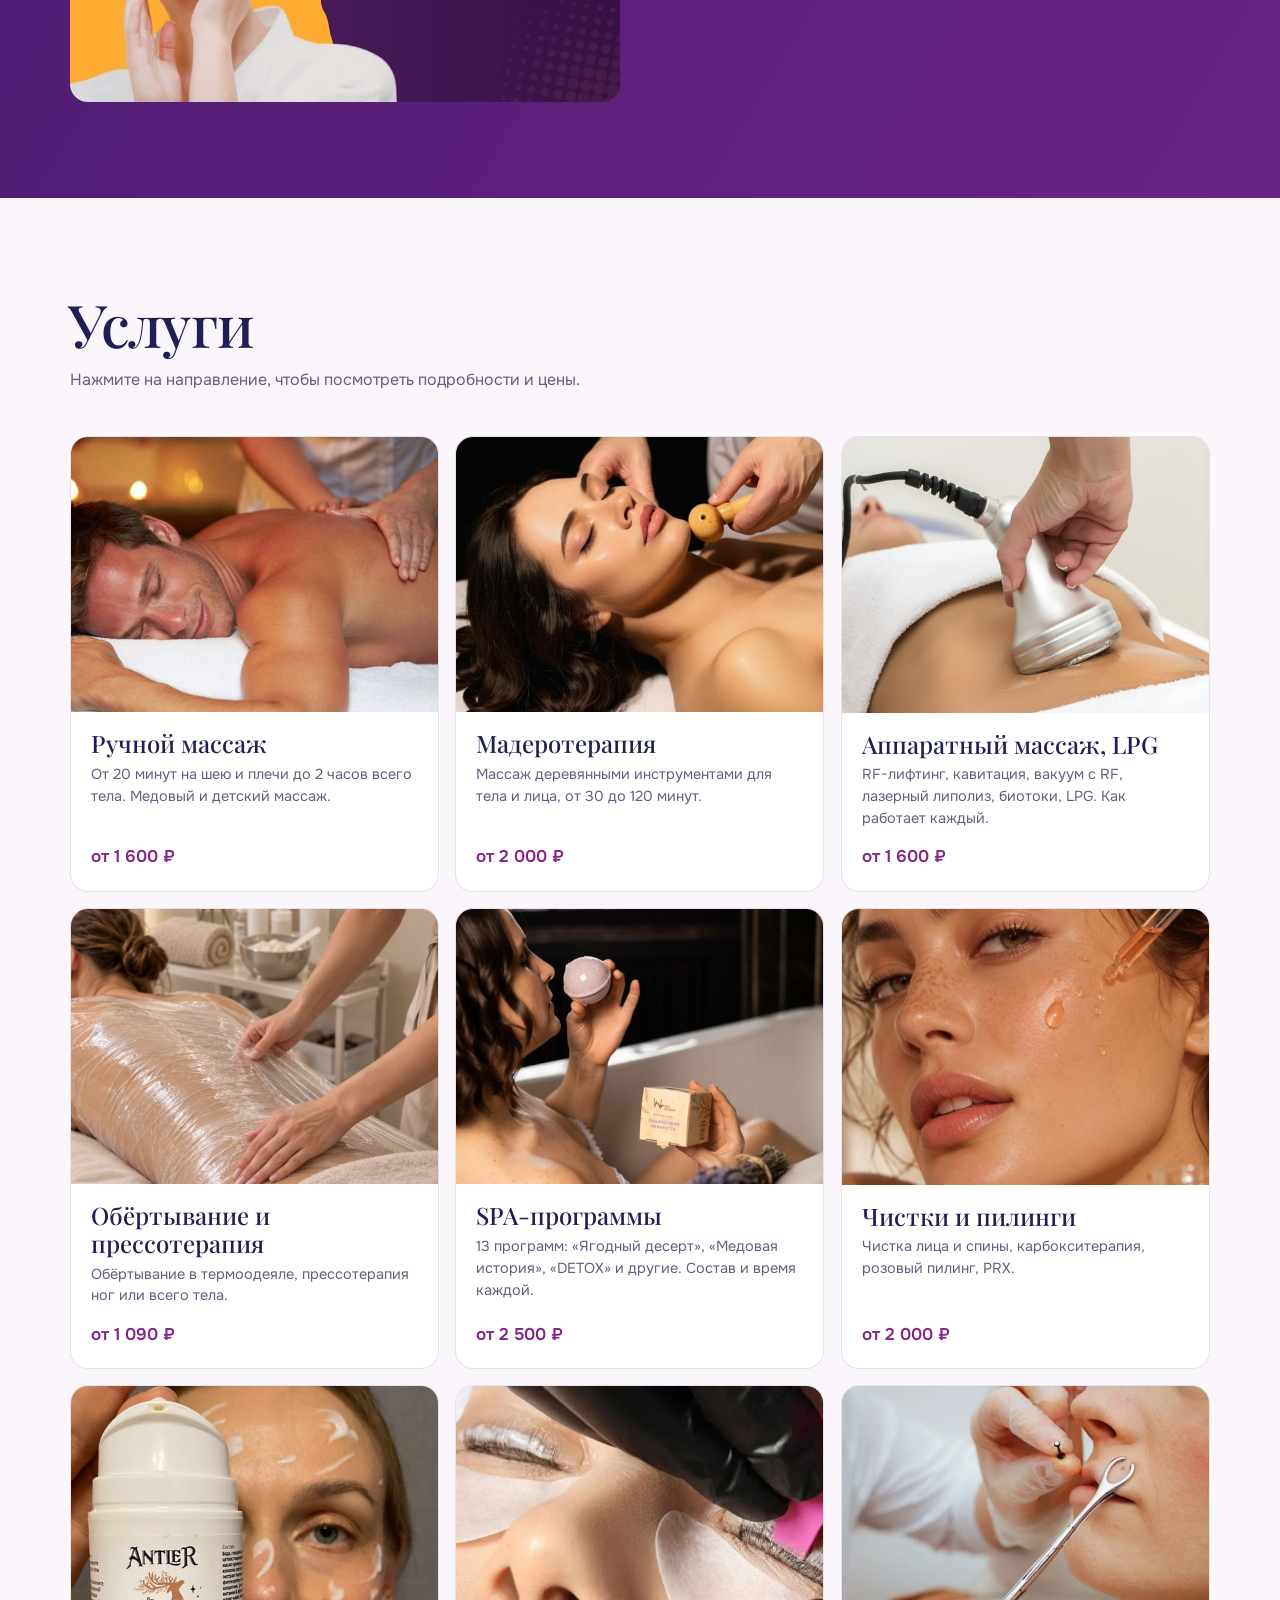
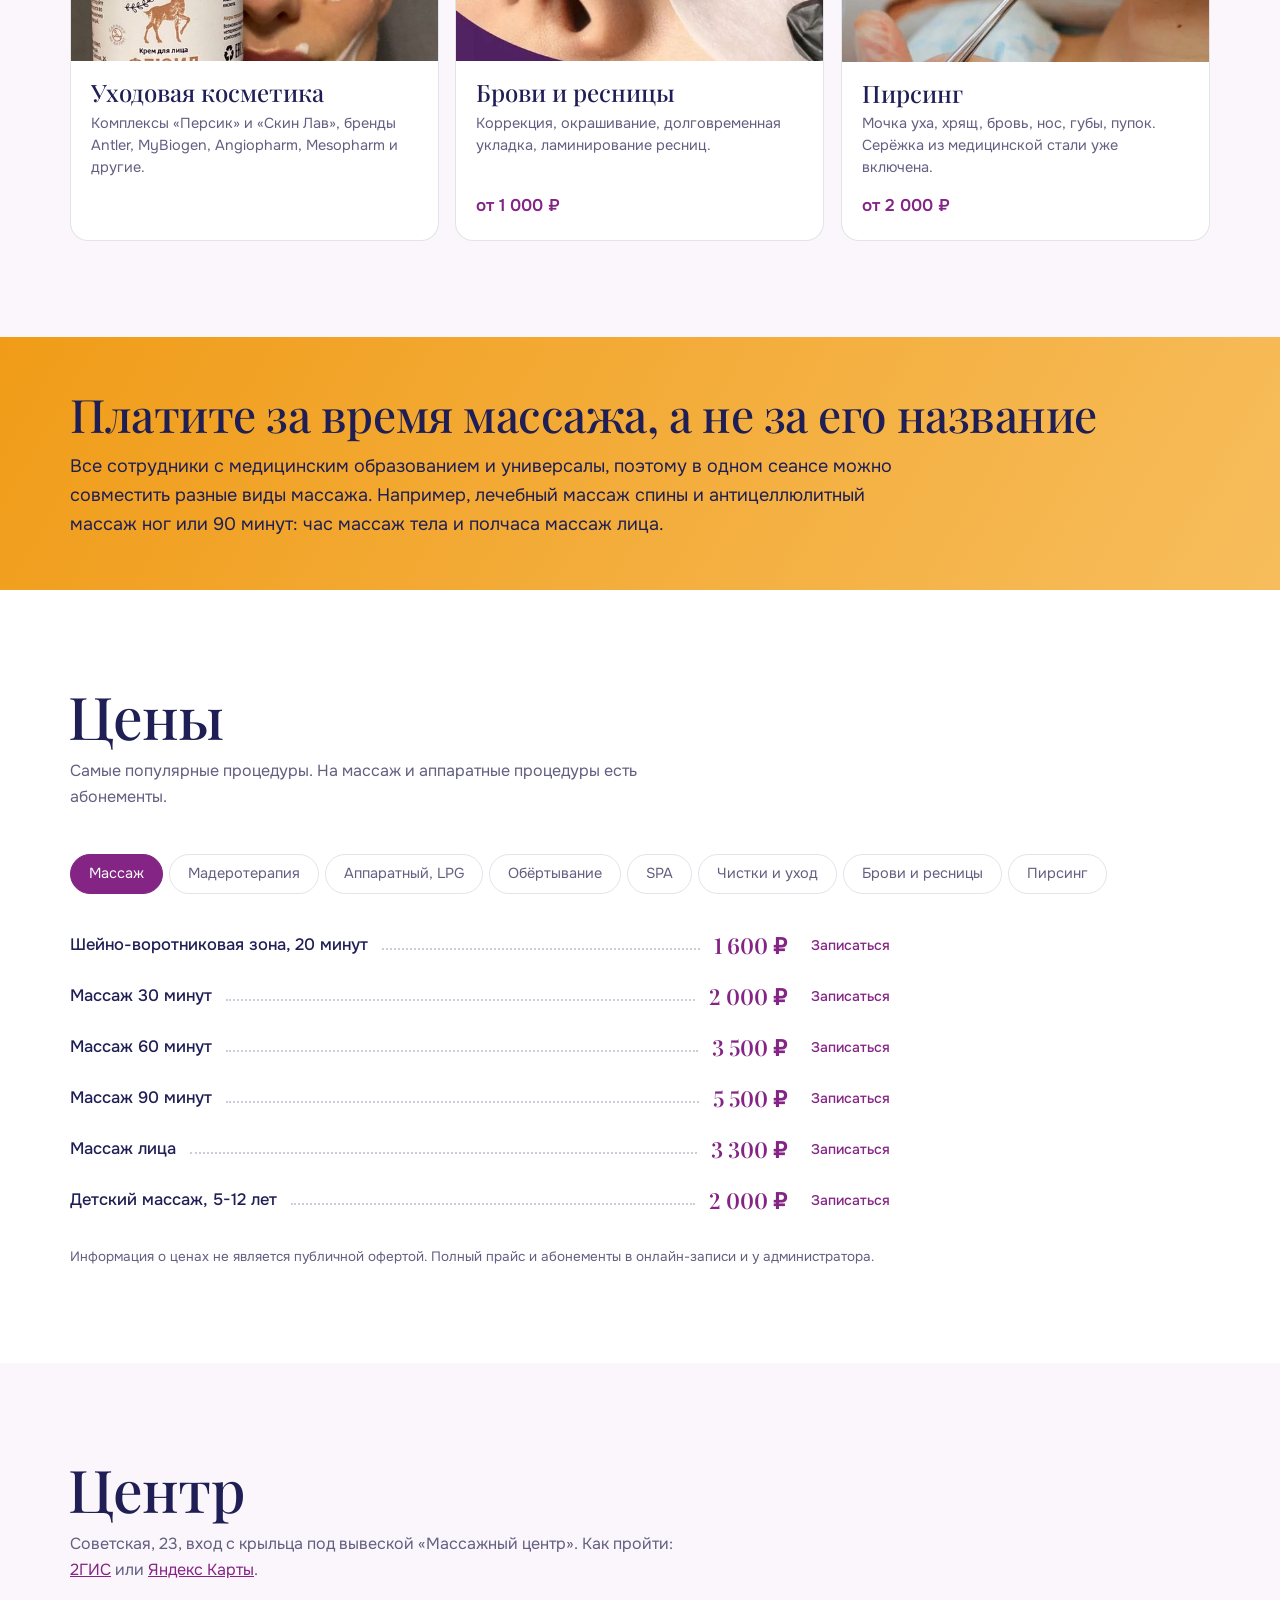
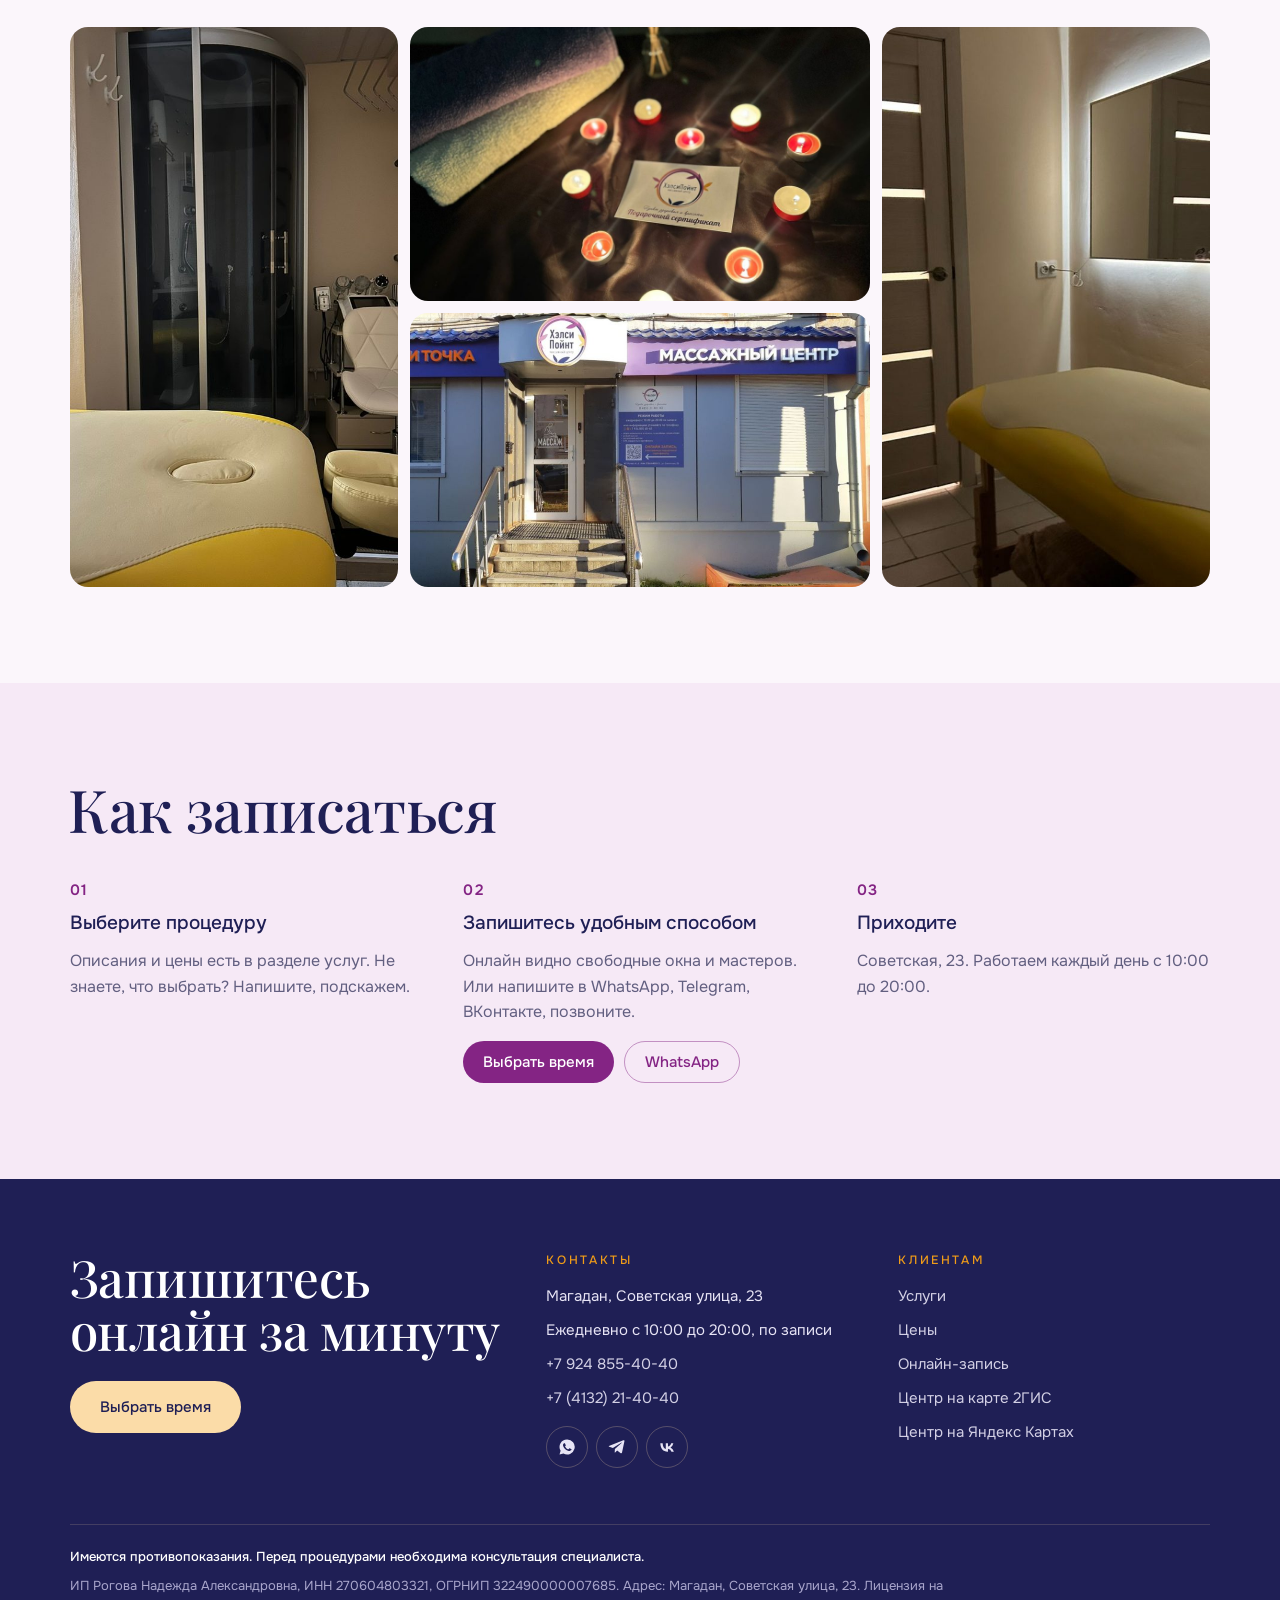
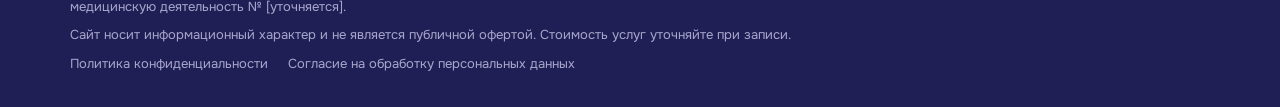
==== commit b80c2995: "Update demo: client edits, service pages, YCLIENTS service links" ====
--- a/index.html
+++ b/index.html
@@ -4,24 +4,23 @@
 <meta charset="utf-8">
 <meta name="viewport" content="width=device-width, initial-scale=1">
 <meta name="robots" content="noindex, nofollow">
-<title>Хэлсипойнт: массажный центр в Магадане</title>
-<meta name="description" content="Хэлсипойнт, Магадан, Советская 23. Ручной и аппаратный массаж, мадеротерапия, LPG, обёртывания, SPA-программы, чистки и уходы для лица, брови и ресницы, пирсинг. Онлайн-запись.">
-<link rel="icon" href="data:image/svg+xml,%3Csvg xmlns='http://www.w3.org/2000/svg' viewBox='0 0 32 32'%3E%3Crect width='32' height='32' rx='16' fill='%235a3a6b'/%3E%3Ctext x='16' y='21.5' text-anchor='middle' font-family='Georgia' font-size='15' fill='%23f4f0f6'%3EH%3C/text%3E%3C/svg%3E">
+<title>ХэлсиПойнт: массажный центр в Магадане</title>
+<meta name="description" content="ХэлсиПойнт, Магадан, Советская 23. Ручной и аппаратный массаж, мадеротерапия, LPG, обёртывания, SPA-программы, чистки и пилинги, брови и ресницы, пирсинг. Подарочные сертификаты, онлайн-запись.">
+<link rel="icon" href="img/favicon.png">
 <link rel="preconnect" href="https://fonts.googleapis.com">
-<link rel="stylesheet" href="https://fonts.googleapis.com/css2?family=Playfair+Display:ital,wght@0,500;0,600;1,500&family=Onest:wght@400;500;600&display=swap">
+<link rel="stylesheet" href="https://fonts.googleapis.com/css2?family=Playfair+Display:ital,wght@0,500;0,600;1,500&family=PT+Sans+Narrow:wght@700&family=Onest:wght@400;500;600&display=swap">
 <style>
-/* Палитра «тёмно-синий и слоновая кость» под серо-голубую стену студии: светлая страница,
-   тёмно-синие кнопки и подвал. Заголовки Playfair, текст Onest. */
+/* Палитра логотипа ХэлсиПойнт: фиолетовые кнопки, тёмно-синий подвал, оранжевые акценты. Заголовки Playfair, текст Onest. */
 :root {
-  --bg: #f4f0f6;
-  --paper: #fbf9fc;
-  --ink: #2a1834;
-  --muted: #6e6275;
-  --line: rgba(42,24,52,.12);
-  --wine: #5a3a6b;
-  --wine-deep: #2a1834;
-  --champ: #a993b5;
-  --champ-l: #e3d8ea;
+  --bg: #fbf6fb;
+  --paper: #ffffff;
+  --ink: #1f1f55;
+  --muted: #625f80;
+  --line: rgba(31,31,85,.12);
+  --wine: #842484;
+  --wine-deep: #1f1f55;
+  --champ: #f09c18;
+  --champ-l: #fbdca8;
   --wa: #25d366; --tg: #2aabee; --vk: #0077ff;
   --f: "Onest", system-ui, -apple-system, "Segoe UI", sans-serif;
   --fd: "Playfair Display", Georgia, "Times New Roman", serif;
@@ -41,10 +40,10 @@
 
 .demo { background: var(--wine-deep); color: var(--champ-l); font-size: 12.5px; text-align: center; padding: 7px 16px }
 
-header { position: sticky; top: 0; z-index: 30; background: rgba(244,240,246,.9); backdrop-filter: blur(12px); border-bottom: 1px solid var(--line) }
+header { position: sticky; top: 0; z-index: 30; background: rgba(251,246,251,.9); backdrop-filter: blur(12px); border-bottom: 1px solid var(--line) }
 .bar { display: flex; align-items: center; gap: 28px; height: 74px }
 .logo { text-decoration: none; display: grid; gap: 4px; line-height: 1; margin-right: auto }
-.logo b { font: 600 26px var(--fd); color: var(--wine) }
+.logo b { font: 700 28px/1.05 "PT Sans Narrow", var(--f); color: var(--ink); display: block }
 .logo small { font-size: 10.5px; color: var(--muted); letter-spacing: .26em; text-transform: uppercase }
 nav { display: flex; gap: 24px; font-size: 15px }
 nav a { text-decoration: none; color: var(--muted); transition: color .2s }
@@ -57,8 +56,8 @@
 
 .btn, .btn-out { display: inline-flex; align-items: center; justify-content: center; gap: 8px; height: 52px; padding: 0 30px; border-radius: 999px; font: 500 15px var(--f); text-decoration: none; cursor: pointer; white-space: nowrap; transition: background .25s, color .25s, transform .15s, box-shadow .25s, border-color .25s }
 .btn { background: var(--wine); color: var(--paper); border: 0 }
-.btn:hover { background: var(--wine-deep); box-shadow: 0 10px 30px rgba(90,58,107,.25) }
-.btn-out { background: transparent; color: var(--wine); border: 1px solid rgba(90,58,107,.45) }
+.btn:hover { background: var(--wine-deep); box-shadow: 0 10px 30px rgba(132,36,132,.25) }
+.btn-out { background: transparent; color: var(--wine); border: 1px solid rgba(132,36,132,.45) }
 .btn-out:hover { background: var(--wine); color: var(--paper) }
 .btn:active, .btn-out:active { transform: scale(.97) }
 .bar .btn-out { height: 42px; padding: 0 20px }
@@ -74,7 +73,7 @@
 .shot { position: relative; justify-self: end; width: min(100%, 440px) }
 .shot .frame { position: relative; border-radius: 18px; overflow: hidden; aspect-ratio: 4 / 5 }
 .shot .frame img { width: 100%; height: 100%; object-fit: cover }
-.tag { position: absolute; left: -36px; bottom: 40px; background: var(--paper); border-radius: 18px; padding: 16px 20px; display: grid; gap: 2px; box-shadow: 0 20px 40px rgba(42,24,52,.18) }
+.tag { position: absolute; left: -36px; bottom: 40px; background: var(--paper); border-radius: 18px; padding: 16px 20px; display: grid; gap: 2px; box-shadow: 0 20px 40px rgba(31,31,85,.18) }
 .tag b { font: 600 32px/1 var(--fd); color: var(--wine) }
 .tag span { font-size: 13px; line-height: 1.3; color: var(--muted) }
 @media (max-width: 900px) {
@@ -100,7 +99,7 @@
 @media (max-width: 900px) { .dirs { grid-template-columns: repeat(2, minmax(0, 1fr)) } }
 @media (max-width: 520px) { .dirs { grid-template-columns: minmax(0, 1fr) } }
 .dir { position: relative; background: var(--paper); border: 1px solid var(--line); border-radius: 18px; overflow: hidden; display: flex; flex-direction: column; text-align: left; padding: 0; cursor: pointer; transition: border-color .3s, box-shadow .3s }
-.dir:hover { border-color: rgba(90,58,107,.35); box-shadow: 0 14px 34px rgba(42,24,52,.10) }
+.dir:hover { border-color: rgba(132,36,132,.35); box-shadow: 0 14px 34px rgba(31,31,85,.10) }
 .dir .ph { aspect-ratio: 4 / 3; overflow: hidden }
 .dir .ph img { width: 100%; height: 100%; object-fit: cover; transition: transform .8s cubic-bezier(.2,.7,.2,1) }
 .dir:hover .ph img { transform: scale(1.05) }
@@ -112,29 +111,29 @@
 /* программы для двоих: тёмный блок */
 .duo-sec { background: var(--wine-deep); color: var(--paper) }
 .duo-sec .eyebrow { color: var(--champ) }
-.duo-sec .sec-head p { color: #c4b6cc }
+.duo-sec .sec-head p { color: #c9c6e6 }
 .duo { display: grid; grid-template-columns: repeat(4, minmax(0, 1fr)); gap: 14px }
 @media (max-width: 960px) { .duo { grid-template-columns: repeat(2, minmax(0, 1fr)) } }
 @media (max-width: 520px) { .duo { grid-template-columns: minmax(0, 1fr) } }
-.prog { position: relative; border: 1px solid rgba(227,216,234,.22); border-radius: 18px; padding: 26px 24px; display: flex; flex-direction: column; align-items: flex-start; gap: 10px; background: rgba(255,255,255,.03) }
+.prog { position: relative; border: 1px solid rgba(251,220,168,.22); border-radius: 18px; padding: 26px 24px; display: flex; flex-direction: column; align-items: flex-start; gap: 10px; background: rgba(255,255,255,.03) }
 .prog.top { border-color: var(--champ); background: rgba(184,154,122,.10) }
 .prog .n { font-size: 12px; letter-spacing: .2em; text-transform: uppercase; color: var(--champ) }
 .prog h3 { font: 500 26px/1.1 var(--fd) }
 .prog .sum { font: 600 30px/1 var(--fd); color: var(--champ-l) }
-.prog p { margin: 0 0 12px; color: #c4b6cc; font-size: 14.5px }
-.prog .btn-out { margin-top: auto; height: 44px; padding: 0 22px; color: var(--paper); border-color: rgba(227,216,234,.45) }
+.prog p { margin: 0 0 12px; color: #c9c6e6; font-size: 14.5px }
+.prog .btn-out { margin-top: auto; height: 44px; padding: 0 22px; color: var(--paper); border-color: rgba(251,220,168,.45) }
 .prog .btn-out:hover { background: var(--champ); border-color: var(--champ); color: var(--wine-deep) }
 
 /* прайс узкой колонкой: название и цена связаны точечной линией */
 .tabs { display: flex; gap: 6px; flex-wrap: wrap; margin-bottom: 26px }
 .tabs button { border: 1px solid var(--line); background: transparent; height: 40px; padding: 0 18px; border-radius: 999px; font-size: 14.5px; cursor: pointer; white-space: nowrap; color: var(--muted); transition: background .2s, color .2s, border-color .2s }
-.tabs button:hover { color: var(--ink); border-color: rgba(42,24,52,.3) }
+.tabs button:hover { color: var(--ink); border-color: rgba(31,31,85,.3) }
 .tabs button[aria-selected="true"] { background: var(--wine); border-color: var(--wine); color: var(--paper) }
 .plist { max-width: 820px }
 .pr { display: grid; grid-template-columns: auto minmax(28px, 1fr) auto auto; column-gap: 14px; align-items: start; padding-block: 13px }
 .pr .nm { max-width: 30em; font-weight: 500; font-size: 16.5px; line-height: 1.45 }
 .pr small { grid-column: 1 / 3; grid-row: 2; color: var(--muted); font-size: 13.5px; margin-top: 2px }
-.pr .lead { height: 17px; border-bottom: 2px dotted rgba(42,24,52,.22) }
+.pr .lead { height: 17px; border-bottom: 2px dotted rgba(31,31,85,.22) }
 .pr .sum { font: 600 22px/24px var(--fd); color: var(--wine); white-space: nowrap; font-variant-numeric: lining-nums tabular-nums }
 .pr button { border: 0; background: none; color: var(--muted); font-size: 14px; line-height: 24px; cursor: pointer; padding: 0; margin-left: 10px; border-bottom: 1px solid transparent; transition: color .2s, border-color .2s }
 .pr button:hover { color: var(--wine); border-color: var(--wine) }
@@ -156,7 +155,7 @@
 .step h3 { font-size: 19px; font-weight: 500 }
 .step p { margin: 0; color: var(--muted) }
 
-footer { background: var(--wine-deep); color: #e6dfea; padding-block: 72px 32px }
+footer { background: var(--wine-deep); color: #e7e4f5; padding-block: 72px 32px }
 footer a { color: inherit }
 .f-top { display: grid; grid-template-columns: 1.4fr 1fr 1fr; gap: 40px; align-items: start }
 @media (max-width: 860px) { .f-top { grid-template-columns: minmax(0, 1fr) } }
@@ -168,16 +167,16 @@
 .fcol a { text-decoration: none; opacity: .9 }
 .fcol a:hover { opacity: 1; color: var(--champ-l) }
 .soc { display: flex; gap: 8px; margin-top: 6px }
-.soc a { width: 42px; height: 42px; border-radius: 50%; display: grid; place-items: center; border: 1px solid rgba(227,216,234,.25); opacity: 1 }
+.soc a { width: 42px; height: 42px; border-radius: 50%; display: grid; place-items: center; border: 1px solid rgba(251,220,168,.25); opacity: 1 }
 .soc a:hover { border-color: var(--champ); color: var(--champ-l) }
-.legal { border-top: 1px solid rgba(227,216,234,.16); margin-top: 56px; padding-top: 22px; display: grid; gap: 8px; font-size: 13px; color: #a497ab }
+.legal { border-top: 1px solid rgba(251,220,168,.16); margin-top: 56px; padding-top: 22px; display: grid; gap: 8px; font-size: 13px; color: #a9a6cc }
 .legal p { margin: 0; max-width: 72em }
 .legal strong { color: var(--paper); font-weight: 500 }
 .legal nav { display: flex; gap: 20px; flex-wrap: wrap; font-size: 13px }
-.legal nav a { color: #a497ab }
+.legal nav a { color: #a9a6cc }
 
 /* окно записи */
-.sheet-bg { position: fixed; inset: 0; background: rgba(42,24,52,.45); z-index: 50; opacity: 0; pointer-events: none; transition: opacity .25s }
+.sheet-bg { position: fixed; inset: 0; background: rgba(31,31,85,.45); z-index: 50; opacity: 0; pointer-events: none; transition: opacity .25s }
 .sheet { position: fixed; left: 50%; bottom: 0; z-index: 51; width: min(440px, 100%); transform: translate(-50%, 104%); background: var(--paper); border-radius: 24px 24px 0 0; padding: 22px 22px calc(22px + env(safe-area-inset-bottom, 0px)); transition: transform .35s cubic-bezier(.2,.8,.2,1) }
 @media (min-width: 700px) { .sheet { bottom: 50%; border-radius: 24px; transform: translate(-50%, 60%) scale(.96); opacity: 0; transition: transform .3s cubic-bezier(.2,.8,.2,1), opacity .25s } }
 .open .sheet-bg { opacity: 1; pointer-events: auto }
@@ -189,7 +188,7 @@
 .x { margin-left: auto; width: 36px; height: 36px; border-radius: 50%; border: 1px solid var(--line); background: transparent; cursor: pointer; font-size: 16px; line-height: 1; flex: 0 0 auto }
 .via { display: grid; gap: 8px }
 .via a, .via button { display: flex; align-items: center; gap: 12px; height: 54px; padding: 0 16px; border-radius: 999px; border: 1px solid var(--line); background: transparent; text-decoration: none; font-weight: 500; font-size: 16px; cursor: pointer; transition: border-color .2s, background .2s }
-.via a:hover, .via button:hover { border-color: var(--wine); background: rgba(90,58,107,.04) }
+.via a:hover, .via button:hover { border-color: var(--wine); background: rgba(132,36,132,.04) }
 .via .badge { width: 32px; height: 32px; border-radius: 50%; display: grid; place-items: center; color: #fff }
 .via .hint { margin-left: auto; color: var(--muted); font-weight: 400; font-size: 13px }
 .note { font-size: 12.5px; color: var(--muted); margin: 14px 0 0 }
@@ -200,8 +199,8 @@
 .mbar { display: none }
 @media (max-width: 680px) {
   .mbar { display: flex; gap: 8px; position: fixed; left: 12px; right: 12px; bottom: calc(env(safe-area-inset-bottom, 0px) + 12px); z-index: 40 }
-  .mbar .btn { flex: 1; height: 54px; box-shadow: 0 10px 28px rgba(42,24,52,.3) }
-  .mbar .sq { flex: 0 0 54px; height: 54px; border-radius: 50%; display: grid; place-items: center; color: #fff; box-shadow: 0 10px 28px rgba(42,24,52,.3) }
+  .mbar .btn { flex: 1; height: 54px; box-shadow: 0 10px 28px rgba(31,31,85,.3) }
+  .mbar .sq { flex: 0 0 54px; height: 54px; border-radius: 50%; display: grid; place-items: center; color: #fff; box-shadow: 0 10px 28px rgba(31,31,85,.3) }
   footer { padding-bottom: 100px }
 }
 
@@ -231,15 +230,95 @@
 .price-sec { background: var(--paper) }
 .via .main { background: var(--wine); color: var(--paper); border-color: var(--wine) }
 .via .main:hover { background: var(--wine-deep) }
-.via .main .hint { color: #c4b6cc }
+.via .main .hint { color: #e7d3e7 }
 .dir .ph { aspect-ratio: 4 / 3 }
 .dir { text-decoration: none; color: inherit }
-.learn { margin-top: 48px; padding: 28px 32px; border-radius: 18px; background: var(--wine-deep); color: var(--paper); display: flex; gap: 24px; align-items: center; justify-content: space-between }
-.learn h3 { font: 500 30px/1.1 var(--fd) }
-.learn p { margin: 8px 0 0; color: #c4b6cc; max-width: 36em }
-.learn .btn-out { color: var(--paper); border-color: rgba(214,219,229,.45); flex: 0 0 auto }
-.learn .btn-out:hover { background: var(--paper); color: var(--wine-deep) }
-@media (max-width: 700px) { .learn { flex-direction: column; align-items: flex-start } }
+.dir .tx { flex: 1; display: flex; flex-direction: column }
+.dir .from { margin-top: auto; padding-top: 8px; font-size: 17px }
+.hphone { margin-left: auto; font-weight: 600; color: var(--ink); text-decoration: none; white-space: nowrap }
+.hphone:hover { color: var(--wine) }
+.bar .hbtn { height: 42px; padding: 0 22px }
+.sec-head p a { color: var(--wine) }
+.step-cta { display: flex; flex-wrap: wrap; gap: 10px; margin-top: 6px }
+.step-cta .btn, .step-cta .btn-out { height: 42px; padding: 0 20px }
+@media (min-width: 961px) and (max-width: 1180px) { .hphone { display: none } }
+@media (max-width: 560px) { .bar .hbtn, .hphone { display: none } }
+.pr button { padding-block: 10px; margin-block: -10px; color: var(--wine); font-weight: 500 }
+@media (max-width: 600px) {
+  .pr button { height: 36px; padding: 0 16px; margin: 6px 0 0; border: 1px solid rgba(132,36,132,.45); border-radius: 999px; line-height: 34px }
+  .pr button:hover { background: var(--wine); color: var(--paper) }
+}
+@media (max-width: 760px) {
+  .gal { grid-template-rows: 210px 260px 200px }
+  .gal div:nth-child(4) { grid-column: 1 / -1; grid-row: 1 }
+  .gal div:nth-child(1) { grid-column: 1; grid-row: 2 }
+  .gal div:nth-child(3) { grid-column: 2; grid-row: 2 }
+  .gal div:nth-child(2) { grid-column: 1 / -1; grid-row: 3 }
+}
+@media (max-width: 420px) {
+  .logo small { font-size: 9.5px; letter-spacing: .1em; white-space: nowrap }
+  .hero .cta a { width: 100% }
+  .mbar .btn { min-width: 0; padding: 0 14px }
+}
+@media (max-width: 360px) { .bar .icons { display: none } }
+.card { padding: 26px; gap: 0 }
+.card > * + * { margin-top: 14px }
+.card h3 + p { margin-top: 8px }
+.card .steps-list { flex: 0 0 auto; gap: 0; margin-top: 18px; margin-bottom: 20px }
+.steps-list li { padding: 9px 0; border-top: 1px solid var(--line); color: var(--ink); line-height: 1.45 }
+.steps-list i { color: var(--muted); font-variant-numeric: tabular-nums }
+.card .meta { margin-top: auto; padding-top: 16px; border-top: 1px solid var(--line); align-items: baseline }
+.card .meta span { font-weight: 500 }
+.card .meta b { font: 600 22px/1 var(--fd); color: var(--wine); font-variant-numeric: lining-nums tabular-nums }
+.card .btn-out { margin-top: 16px; height: 46px }
+@media (max-width: 420px) { .card { padding: 20px } }
+.hero + .wrap { padding-bottom: 64px }
+.spa-cards .card { display: grid; grid-row: span 5; grid-template-rows: subgrid; row-gap: 0 }
+.spa-cards .card .steps-list { align-self: start }
+.spa-cards .card .meta { align-self: end }
+.spa-cards .spa-note:empty { margin: 0 }
+.spa-cards .card p.spa-note { color: var(--muted); font-size: 15px; line-height: 1.55 }
+.logo { display: flex; align-items: center; gap: 10px }
+.logo-img { width: 50px; height: 50px; mix-blend-mode: multiply }
+h1 em, .fact b { color: var(--wine) }
+.from, .meta b { color: #b86a00 }
+.trust { margin: 26px 0 0; padding: 16px 20px; border-left: 4px solid var(--champ); background: var(--paper); border-radius: 0 12px 12px 0 }
+.cert-sec { background: linear-gradient(120deg, #4a1a6e, #6a2484); color: #fff }
+.cert-sec .btn { background: #f09c18; color: #1f1f55; border-color: #f09c18 }
+.cert-sec .btn-out { color: #fff; border-color: rgba(255,255,255,.55) }
+.cert-sec h2 { color: #fff }
+.slogan { background: linear-gradient(120deg, #f09c18, #f7bd5c); color: #1f1f55; padding: 52px 0 }
+.slogan h2 { font: 500 clamp(30px, 4vw, 46px)/1.12 var(--fd); margin: 0 0 12px; color: #1f1f55 }
+.slogan p { margin: 0; max-width: 46em; font-size: 18px }
+.abon-h { font: 500 26px/1.15 var(--fd); margin: 0 0 10px; color: #fbdca8 }
+.abon { margin: 0 0 24px; padding: 0; list-style: none; display: grid; gap: 10px }
+.cert-imgs { display: grid; gap: 14px }
+.page-banner { width: 100%; border-radius: 18px; display: block; margin-bottom: 24px }
+.cert { display: grid; grid-template-columns: 1fr 1fr; gap: 40px; align-items: center }
+.cert img { width: 100%; border-radius: 18px; display: block }
+.steps-sec { background: #f6e9f6 }
+.cert h2 { font: 500 clamp(32px, 4vw, 48px)/1.1 var(--fd); margin: 0 }
+.cert p { margin: 14px 0 22px; font-size: 18px }
+.page-head { padding-top: 44px; padding-bottom: 24px }
+.page-head h1 { margin: 10px 0 }
+.back { color: var(--wine) }
+.sub { padding: 48px 0 }
+.sub.alt { background: var(--paper) }
+.sub h2 { margin: 0 0 12px }
+.split { display: grid; grid-template-columns: 2fr 3fr; gap: 40px; align-items: start }
+.split img { width: 100%; border-radius: 18px; display: block }
+.cards { display: grid; grid-template-columns: repeat(auto-fill, minmax(280px, 1fr)); gap: 18px }
+.card { background: var(--paper); border: 1px solid var(--line); border-radius: 18px; padding: 22px; display: flex; flex-direction: column; gap: 12px }
+.card img { width: 100%; aspect-ratio: 4 / 3; object-fit: cover; border-radius: 12px; display: block }
+.card h3 { font: 500 24px/1.15 var(--fd); margin: 0 }
+.card p { margin: 0; color: var(--muted); flex: 1 }
+.card p.spa-note { flex: 0 0 auto; color: var(--ink) }
+.steps-list { list-style: none; margin: 0; padding: 0; flex: 1; display: grid; gap: 8px; align-content: start; color: var(--muted) }
+.steps-list li { display: flex; justify-content: space-between; gap: 14px }
+.steps-list i { font-style: normal; white-space: nowrap; color: var(--ink) }
+.meta { display: flex; justify-content: space-between; gap: 12px }
+.meta b { white-space: nowrap }
+@media (max-width: 700px) { .cert, .split { grid-template-columns: 1fr; gap: 22px } .logo-img { width: 42px; height: 42px } }
 </style>
 </head>
 <body>
@@ -252,18 +331,18 @@
   <symbol id="i-cal" viewBox="0 0 24 24"><path d="M7 2h2v2h6V2h2v2h3a1 1 0 0 1 1 1v15a1 1 0 0 1-1 1H4a1 1 0 0 1-1-1V5a1 1 0 0 1 1-1h3V2Zm12 8H5v9h14v-9ZM7 12h4v4H7v-4Z"/></symbol>
 </svg>
 
-<div class="demo">Демо-версия сайта для массажного центра Хэлсипойнт. Автор: Алексей</div>
 
 <header>
   <div class="wrap bar">
-    <a class="logo" href="#top"><b>Хэлсипойнт</b><small>пункт здоровья и красоты</small></a>
-    <nav aria-label="Разделы"><a href="#dirs">Услуги</a><a href="#prices">Цены</a><a href="#studio">Центр</a><a href="#contacts">Контакты</a></nav>
+    <a class="logo" href="#top"><img class="logo-img" src="img/logo.png" alt=""><span><b>ХэлсиПойнт</b><small>пункт здоровья и красоты</small></span></a>
+    <nav aria-label="Разделы"><a href="#cert">Сертификаты</a><a href="#dirs">Услуги</a><a href="#prices">Цены</a><a href="#studio">Центр</a></nav>
+    <a class="hphone" href="tel:+79248554040">+7 924 855-40-40</a>
     <div class="icons">
       <a href="https://wa.me/79248554040" target="_blank" rel="noopener" aria-label="WhatsApp"><svg class="ico"><use href="#i-wa"/></svg></a>
       <a href="https://t.me/healthypoint_magadan" target="_blank" rel="noopener" aria-label="Telegram"><svg class="ico"><use href="#i-tg"/></svg></a>
       <a class="vk" href="https://vk.com/massag_center" target="_blank" rel="noopener" aria-label="ВКонтакте"><svg class="ico"><use href="#i-vk"/></svg></a>
     </div>
-    <a class="btn-out" href="https://n1212445.yclients.com/company/1110614/personal/select-services?o=" target="_blank" rel="noopener">Записаться</a>
+    <a class="btn hbtn" href="https://n1212445.yclients.ru/" target="_blank" rel="noopener">Записаться</a>
   </div>
 </header>
 
@@ -271,36 +350,50 @@
   <div class="wrap hero">
     <div class="hero-text">
       <h1>Массажный центр <em>в&nbsp;Магадане</em></h1>
-      <p class="who">Хэлсипойнт на Советской,&nbsp;23</p>
-      <p>Ручной и аппаратный массаж, мадеротерапия, LPG, обёртывания и прессотерапия, SPA-программы, чистки и уходы для лица, брови и ресницы. Каждый день с 10:00 до 20:00 по записи.</p>
+      <p class="who">ХэлсиПойнт на Советской,&nbsp;23</p>
+      <p>Ручной и аппаратный массаж, мадеротерапия, LPG, обёртывания и прессотерапия, SPA-программы, чистки и пилинги, уходовая косметика, брови и ресницы, пирсинг. Каждый день с 10:00 до 20:00 по записи.</p>
       <div class="cta">
-        <a class="btn" href="https://n1212445.yclients.com/company/1110614/personal/select-services?o=" target="_blank" rel="noopener">Записаться онлайн</a>
+        <a class="btn" href="https://n1212445.yclients.ru/" target="_blank" rel="noopener">Записаться онлайн</a>
         <a class="btn-out" href="#dirs">Все услуги</a>
       </div>
     </div>
     <div class="shot">
-      <div class="frame"><img src="img/hero.jpg" alt="Массаж в Хэлсипойнт"></div>
+      <div class="frame"><img src="img/hero.jpg" alt="Массаж в ХэлсиПойнт"></div>
     </div>
   </div>
 
   <div class="wrap">
-    <div class="facts">
-      <div class="fact rise"><b>7 дней</b><span>в неделю, с 10:00 до 20:00, по предварительной записи</span></div>
-      <div class="fact rise"><b>от 20 минут</b><span>ручной массаж: можно забежать в обед на шейно-воротниковую зону</span></div>
-      <div class="fact rise"><b>5 и 10</b><span>сеансов в абонементах на массаж и аппаратные процедуры</span></div>
-    </div>
+    <p class="trust rise"><b>Есть лицензия</b> на медицинскую деятельность и можно оформить <b>налоговый вычет</b>.</p>
   </div>
+
+  <section class="cert-sec" id="cert">
+    <div class="wrap cert">
+      <div class="cert-imgs rise"><img src="img/cert.jpg" alt="Подарочный сертификат ХэлсиПойнт" loading="lazy"><img src="img/abon.jpg" alt="Абонементы" loading="lazy"></div>
+      <div>
+        <h2 class="unblur">Подарочные сертификаты</h2>
+        <p class="rise">Можно приобрести на любую сумму и на любую услугу.</p>
+        <h3 class="abon-h rise">Абонементы</h3>
+        <ul class="abon rise">
+          <li><b>5 процедур:</b> скидка 10%</li>
+          <li><b>10 процедур:</b> скидка 15% и процедура в подарок на выбор: обёртывание и прессотерапия, 3 прессотерапии или 2 сеанса аппаратного массажа по 20 минут (кавитация, RF-лифтинг лица или тела, вакуум, биотоки)</li>
+        </ul>
+        <div class="cta rise"><a class="btn" href="https://n1212445.yclients.ru/" target="_blank" rel="noopener">Купить онлайн</a><button class="btn-out" type="button" data-book="Сертификат">Спросить</button></div>
+      </div>
+    </div>
+  </section>
 
   <section id="dirs">
     <div class="wrap">
-      <div class="sec-head"><h2 class="unblur">Услуги</h2><p class="rise">Нажмите на направление, чтобы записаться онлайн на свободное время.</p></div>
+      <div class="sec-head"><h2 class="unblur">Услуги</h2><p class="rise">Нажмите на направление, чтобы посмотреть подробности и цены.</p></div>
       <div class="dirs" id="dirs-list"></div>
     </div>
   </section>
+
+  <section class="slogan"><div class="wrap"><h2 class="unblur">Платите за время массажа, а не за его название</h2><p class="rise">Все сотрудники с медицинским образованием и универсалы, поэтому в одном сеансе можно совместить разные виды массажа. Например, лечебный массаж спины и антицеллюлитный массаж ног или 90 минут: час массаж тела и полчаса массаж лица.</p></div></section>
 
   <section class="price-sec" id="prices">
     <div class="wrap">
-      <div class="sec-head"><h2 class="unblur">Цены</h2><p class="rise">Основные позиции из онлайн-записи центра. На массаж и аппаратные процедуры есть абонементы.</p></div>
+      <div class="sec-head"><h2 class="unblur">Цены</h2><p class="rise">Самые популярные процедуры. На массаж и аппаратные процедуры есть абонементы.</p></div>
       <div class="tabs" role="tablist" id="tabs"></div>
       <div class="plist" id="plist"></div>
       <p class="p-note">Информация о ценах не является публичной офертой. Полный прайс и абонементы в онлайн-записи и у администратора.</p>
@@ -309,7 +402,7 @@
 
   <section id="studio">
     <div class="wrap">
-      <div class="sec-head"><h2 class="unblur">Центр</h2><p class="rise">Советская, 23, вход с крыльца под вывеской «Массажный центр». Есть подарочные сертификаты.</p></div>
+      <div class="sec-head"><h2 class="unblur">Центр</h2><p class="rise">Советская, 23, вход с крыльца под вывеской «Массажный центр». Как пройти: <a href="https://2gis.ru/magadan/firm/70000001074185183" target="_blank" rel="noopener">2ГИС</a> или <a href="https://yandex.ru/maps/79/magadan/search/%D0%A5%D1%8D%D0%BB%D1%81%D0%B8%D0%BF%D0%BE%D0%B9%D0%BD%D1%82%20%D0%A1%D0%BE%D0%B2%D0%B5%D1%82%D1%81%D0%BA%D0%B0%D1%8F%2023/" target="_blank" rel="noopener">Яндекс Карты</a>.</p></div>
       <div class="gal rise">
         <div><img src="img/g_room.jpg" alt="Кабинет для процедур" loading="lazy"></div>
         <div><img src="img/g_candles.jpg" alt="Подарочный сертификат" loading="lazy"></div>
@@ -323,9 +416,9 @@
     <div class="wrap">
       <div class="sec-head"><h2 class="unblur">Как записаться</h2></div>
       <div class="steps">
-        <div class="step rise"><span class="n">01</span><h3>Выберите процедуру и время</h3><p>В онлайн-записи видно свободные окна и мастеров.</p></div>
-        <div class="step rise"><span class="n">02</span><h3>Или напишите нам</h3><p>WhatsApp, Telegram, ВКонтакте или телефон. Подскажем, что подойдёт.</p></div>
-        <div class="step rise"><span class="n">03</span><h3>Приходите</h3><p>Советская, 23. Работаем каждый день.</p></div>
+        <div class="step rise"><span class="n">01</span><h3>Выберите процедуру</h3><p>Описания и цены есть в разделе услуг. Не знаете, что выбрать? Напишите, подскажем.</p></div>
+        <div class="step rise"><span class="n">02</span><h3>Запишитесь удобным способом</h3><p>Онлайн видно свободные окна и мастеров. Или напишите в WhatsApp, Telegram, ВКонтакте, позвоните.</p><div class="step-cta"><a class="btn" href="https://n1212445.yclients.ru/" target="_blank" rel="noopener">Выбрать время</a><a class="btn-out" href="https://wa.me/79248554040" target="_blank" rel="noopener">WhatsApp</a></div></div>
+        <div class="step rise"><span class="n">03</span><h3>Приходите</h3><p>Советская, 23. Работаем каждый день с 10:00 до 20:00.</p></div>
       </div>
     </div>
   </section>
@@ -336,7 +429,7 @@
     <div class="f-top">
       <div>
         <h2>Запишитесь онлайн за&nbsp;минуту</h2>
-        <a class="btn" href="https://n1212445.yclients.com/company/1110614/personal/select-services?o=" target="_blank" rel="noopener">Выбрать время</a>
+        <a class="btn" href="https://n1212445.yclients.ru/" target="_blank" rel="noopener">Выбрать время</a>
       </div>
       <div class="fcol">
         <h4>Контакты</h4>
@@ -354,13 +447,14 @@
         <h4>Клиентам</h4>
         <a href="#dirs">Услуги</a>
         <a href="#prices">Цены</a>
-        <a href="https://n1212445.yclients.com/company/1110614/personal/select-services?o=" target="_blank" rel="noopener">Онлайн-запись</a>
+        <a href="https://n1212445.yclients.ru/" target="_blank" rel="noopener">Онлайн-запись</a>
         <a href="https://2gis.ru/magadan/firm/70000001074185183" target="_blank" rel="noopener">Центр на карте 2ГИС</a>
+        <a href="https://yandex.ru/maps/79/magadan/search/%D0%A5%D1%8D%D0%BB%D1%81%D0%B8%D0%BF%D0%BE%D0%B9%D0%BD%D1%82%20%D0%A1%D0%BE%D0%B2%D0%B5%D1%82%D1%81%D0%BA%D0%B0%D1%8F%2023/" target="_blank" rel="noopener">Центр на Яндекс Картах</a>
       </div>
     </div>
     <div class="legal">
       <p><strong>Имеются противопоказания. Перед процедурами необходима консультация специалиста.</strong></p>
-      <p>[ИП или ООО], ИНН [ИНН], ОГРН [ОГРН]. Адрес: Магадан, Советская улица, 23.</p>
+      <p>ИП Рогова Надежда Александровна, ИНН 270604803321, ОГРНИП 322490000007685. Адрес: Магадан, Советская улица, 23. Лицензия на медицинскую деятельность № [уточняется].</p>
       <p>Сайт носит информационный характер и не является публичной офертой. Стоимость услуг уточняйте при записи.</p>
       <nav aria-label="Документы"><a href="privacy.html">Политика конфиденциальности</a><a href="consent.html">Согласие на обработку персональных данных</a></nav>
     </div>
@@ -368,7 +462,7 @@
 </footer>
 
 <div class="mbar">
-  <a class="btn" href="https://n1212445.yclients.com/company/1110614/personal/select-services?o=" target="_blank" rel="noopener">Записаться онлайн</a>
+  <a class="btn" href="https://n1212445.yclients.ru/" target="_blank" rel="noopener">Записаться онлайн</a>
   <a class="sq" style="background:var(--wa)" href="https://wa.me/79248554040" target="_blank" rel="noopener" aria-label="WhatsApp"><svg class="ico"><use href="#i-wa"/></svg></a>
   <a class="sq" style="background:var(--wine)" href="tel:+79248554040" aria-label="Позвонить"><svg class="ico"><use href="#i-tel"/></svg></a>
 </div>
@@ -381,7 +475,7 @@
       <button class="x" data-close aria-label="Закрыть">&#x2715;</button>
     </div>
     <div class="via">
-      <a class="main" href="https://n1212445.yclients.com/company/1110614/personal/select-services?o=" target="_blank" rel="noopener"><span class="badge" style="background:rgba(255,255,255,.15)"><svg class="ico"><use href="#i-cal"/></svg></span>Онлайн-запись<span class="hint">выбрать время</span></a>
+      <a class="main" href="https://n1212445.yclients.ru/" target="_blank" rel="noopener"><span class="badge" style="background:rgba(255,255,255,.15)"><svg class="ico"><use href="#i-cal"/></svg></span>Онлайн-запись<span class="hint">выбрать время</span></a>
       <a id="o-wa" target="_blank" rel="noopener"><span class="badge" style="background:var(--wa)"><svg class="ico"><use href="#i-wa"/></svg></span>WhatsApp<span class="hint">текст уже готов</span></a>
       <button id="o-tg" type="button"><span class="badge" style="background:var(--tg)"><svg class="ico"><use href="#i-tg"/></svg></span>Telegram<span class="hint">скопируем текст</span></button>
       <a href="tel:+79248554040"><span class="badge" style="background:var(--wine)"><svg class="ico"><use href="#i-tel"/></svg></span>Позвонить<span class="hint">+7 924 855-40-40</span></a>
@@ -394,17 +488,17 @@
 <script>
 document.documentElement.classList.add("js");
 // Направления и цены: из онлайн-записи студии в YCLIENTS (октябрь 2026). Цена «от» - минимальная среди мастеров.
-const YCL = "https://n1212445.yclients.com/company/1110614/personal/select-services?o=";
+const YCL = "https://n1212445.yclients.ru/";
 const DIRS = [
-  { img: "massage.jpg", name: "Ручной массаж", text: "От 20 минут на шею и плечи до 2 часов всего тела. Медовый и детский массаж.", from: 1000 },
-  { img: "mader.jpg", name: "Мадеротерапия", text: "Массаж деревянными инструментами для тела и лица, от 30 до 120 минут.", from: 2000 },
-  { img: "lpg.jpg", name: "Аппаратный массаж и LPG", text: "LPG, RF-лифтинг и вакуум, кавитация, лазерный липолиз.", from: 500 },
-  { img: "wrap.jpg", name: "Обёртывание и прессотерапия", text: "Обёртывание в термоодеяле, прессотерапия ног или всего тела.", from: 1090 },
-  { img: "spa.jpg", name: "SPA-программы", text: "SPA выходного дня: массаж, обёртывание и прессотерапия за один визит.", from: 2500 },
-  { img: "cosmo.jpg", name: "Чистки и пилинги", text: "Чистка лица и спины, карбокситерапия, розовый пилинг, PRX.", from: 2000 },
-  { img: "face.jpg", name: "Уход за лицом", text: "Комплексы «Активный лифтинг», «Антипигмент», «Против тёмных кругов».", from: 2000 },
-  { img: "brows.jpg", name: "Брови и ресницы", text: "Коррекция, окрашивание, долговременная укладка, ламинирование ресниц.", from: 1000 },
-  { img: "pierce.jpg", name: "Пирсинг и депиляция", text: "Проколы, а также восковая депиляция Skins для женщин и мужчин.", from: 500 },
+  { img: "massage.jpg", href: "massage.html", name: "Ручной массаж", text: "От 20 минут на шею и плечи до 2 часов всего тела. Медовый и детский массаж.", from: 1600 },
+  { img: "mader.jpg", href: "massage.html#madero", name: "Мадеротерапия", text: "Массаж деревянными инструментами для тела и лица, от 30 до 120 минут.", from: 2000 },
+  { img: "lpg.jpg", href: "apparatus.html", name: "Аппаратный массаж, LPG", text: "RF-лифтинг, кавитация, вакуум с RF, лазерный липолиз, биотоки, LPG. Как работает каждый.", from: 1600 },
+  { img: "wrap2.jpg", tab: "Обёртывание", name: "Обёртывание и прессотерапия", text: "Обёртывание в термоодеяле, прессотерапия ног или всего тела.", from: 1090 },
+  { img: "spa.jpg", href: "spa.html", name: "SPA-программы", text: "13 программ: «Ягодный десерт», «Медовая история», «DETOX» и другие. Состав и время каждой.", from: 2500 },
+  { img: "peach_card2.jpg", tab: "Чистки и уход", name: "Чистки и пилинги", text: "Чистка лица и спины, карбокситерапия, розовый пилинг, PRX.", from: 2000 },
+  { img: "face.jpg", href: "cosmetics.html", name: "Уходовая косметика", text: "Комплексы «Персик» и «Скин Лав», бренды Antler, MyBiogen, Angiopharm, Mesopharm и другие." },
+  { img: "brows.jpg", tab: "Брови и ресницы", name: "Брови и ресницы", text: "Коррекция, окрашивание, долговременная укладка, ламинирование ресниц.", from: 1000 },
+  { img: "pierce.jpg", tab: "Пирсинг", name: "Пирсинг", text: "Мочка уха, хрящ, бровь, нос, губы, пупок. Серёжка из медицинской стали уже включена.", from: 2000 },
 ];
 const PRICES = {
   "Массаж": [
@@ -421,12 +515,14 @@
     ["Мадеротерапия лица, 60 минут", 3300],
     ["Мадеротерапия 90 минут", 5500],
   ],
-  "Аппаратные": [
+  "Аппаратный, LPG": [
     ["Лазерный липолиз", 500],
-    ["Прессотерапия", 1090],
     ["Кавитация, 20 минут", 1600],
     ["RF-лифтинг или вакуум, 20 минут", 1600],
     ["LPG-массаж", 2800],
+  ],
+  "Обёртывание": [
+    ["Прессотерапия", 1090],
     ["Обёртывание в термоодеяле", 3300],
   ],
   "SPA": [
@@ -436,7 +532,7 @@
     ["SPA-программа «Ягодный десерт»", 7000],
     ["Массаж тела и лица, обёртывание, прессотерапия", 9000],
   ],
-  "Лицо": [
+  "Чистки и уход": [
     ["Карбокситерапия", 2000],
     ["Комплекс «Антипигмент»", 2000],
     ["«Фарфоровая куколка»", 2500],
@@ -450,27 +546,41 @@
     ["Долговременная укладка бровей", 1500],
     ["Окрашивание и коррекция", 2000],
     ["Ламинирование ресниц", 2200],
+    ["Ламинирование и окрашивание ресниц", 2700],
+    ["Комплекс: брови и ламинирование ресниц", 4500],
+  ],
+  "Пирсинг": [
+    ["Мочка уха, 1 прокол", 2000],
+    ["Мочка уха, 2 прокола", 3000],
+    ["Губы: лабрет, мадонна, медуза", 3000],
+    ["Трагус, бровь, крыло носа, септум, хеликс", 3500],
+    ["Мочка уха, 3 прокола", 4500],
+    ["Пупок, язык, индастриал", 4500],
   ],
 };
 const WA = "79248554040";
 const rub = n => n.toLocaleString("ru-RU") + " ₽";
 
-document.getElementById("dirs-list").innerHTML = DIRS.map(d => `
-  <a class="dir rise" href="${YCL}" target="_blank" rel="noopener">
+const dirsList = document.getElementById("dirs-list");
+if (dirsList) dirsList.innerHTML = DIRS.map(d => `
+  <a class="dir rise" href="${d.href || (d.tab ? "#prices" : YCL)}"${d.tab ? ` data-open-tab="${d.tab}"` : d.href ? "" : ' target="_blank" rel="noopener"'}>
     <div class="ph"><img src="img/${d.img}" alt="" loading="lazy"></div>
-    <div class="tx"><h3>${d.name}</h3><p>${d.text}</p><span class="from">от ${rub(d.from)}</span></div>
+    <div class="tx"><h3>${d.name}</h3><p>${d.text}</p>${d.from ? `<span class="from">от ${rub(d.from)}</span>` : ""}</div>
   </a>`).join("");
 
 const tabs = document.getElementById("tabs");
-tabs.innerHTML = Object.keys(PRICES).map((k, i) => `<button role="tab" aria-selected="${i === 0}" data-tab="${k}">${k}</button>`).join("");
+if (tabs) tabs.innerHTML = Object.keys(PRICES).map((k, i) => `<button role="tab" aria-selected="${i === 0}" data-tab="${k}">${k}</button>`).join("");
 function showTab(k) {
   tabs.querySelectorAll("button").forEach(b => b.setAttribute("aria-selected", b.dataset.tab === k));
   document.getElementById("plist").innerHTML = PRICES[k].map(([n, s, sub, from]) => `
     <div class="pr"><span class="nm">${n}</span><span class="lead" aria-hidden="true"></span><span class="sum">${from ? "от " : ""}${rub(s)}</span>
     <button type="button" data-book="${n}">Записаться</button>${sub ? `<small>${sub}</small>` : ""}</div>`).join("");
 }
-tabs.addEventListener("click", e => { const b = e.target.closest("[data-tab]"); if (b) showTab(b.dataset.tab) });
-showTab("Массаж");
+if (tabs) {
+  tabs.addEventListener("click", e => { const b = e.target.closest("[data-tab]"); if (b) showTab(b.dataset.tab) });
+  showTab("Массаж");
+  document.addEventListener("click", e => { const a = e.target.closest("[data-open-tab]"); if (a) showTab(a.dataset.openTab) });
+}
 
 // шапка раздела проявляется целиком, как только появилась её верхушка
 const show = el => { el.classList.add("in"); el.querySelectorAll(".rise, .unblur").forEach(c => c.classList.add("in")) };
@@ -502,9 +612,33 @@
 let msg = "";
 function toast(t) { const el = document.getElementById("toast"); el.textContent = t; el.classList.add("on"); setTimeout(() => el.classList.remove("on"), 2200) }
 async function copyText() { try { await navigator.clipboard.writeText(msg); return true } catch { return false } }
+// ID услуг в YCLIENTS (собраны с их страницы записи 02.11): ссылка ?o=s<ID> открывает запись сразу на эту услугу
+const YC_ID = {
+  "Шейно-воротниковая зона, 20 минут": "s16637122", "Массаж 30 минут": "s16636524", "Массаж 60 минут": "s16636521",
+  "Массаж 90 минут": "s16636531", "Массаж лица": "s16636517", "Детский массаж, 5-12 лет": "s19275970",
+  "Мадеротерапия 30 минут": "s23019282", "Мадеротерапия 45 минут": "s23019288", "Мадеротерапия 60 минут": "s23019291",
+  "Мадеротерапия лица, 60 минут": "s23019297", "Мадеротерапия 90 минут": "s23019303", "Мадеротерапия 120 минут": "s23019306",
+  "Лазерный липолиз": "s16637258", "Кавитация": "s16637158", "Кавитация, 20 минут": "s16637158",
+  "RF-лифтинг или вакуум, 20 минут": "s16637204", "RF-лифтинг лица и тела": "s16637204", "Вакуум с RF": "s16637204",
+  "LPG-массаж": "s19656245", "Прессотерапия": "s16637129", "Обёртывание в термоодеяле": "s16637438",
+  "SPA «Ягодный десерт»": "s19217253", "SPA-программа «Ягодный десерт»": "s19217253", "SPA «Молочная девочка»": "s19217487",
+  "SPA «Шоколадный»": "s19217602", "SPA «Праздничный»": "s29996121", "SPA Вариант 1": "s16636654",
+  "Массаж, обёртывание и прессотерапия": "s16636654", "SPA Вариант 2": "s16637082",
+  "Массаж тела и лица, обёртывание, прессотерапия": "s16637082", "SPA Вариант 5": "s16795281",
+  "SPA Для мужчин": "s16637102", "Для мужчин: массаж и прессотерапия": "s16637102",
+  "SPA для ножек": "s18865864", "SPA SPA для ножек": "s18865864", "SPA SPA для рук": "s18865881",
+  "Чистка лица": "s16637517", "Карбокситерапия": "s16637537", "«Фарфоровая куколка»": "s16637542",
+  "Комплекс «Персик»": "s21225432", "«Персиковая капля»": "s30940473", "Розовый пилинг": "s19316767",
+};
+// бровей, ресниц и пирсинга в онлайн-записи нет: для них только мессенджеры и звонок
+const NO_ONLINE = new Set([...(PRICES["Брови и ресницы"] || []), ...(PRICES["Пирсинг"] || [])].map(r => r[0]));
+const YC_SERVICES = YCL.replace(/\/?$/, "/") + "company/1110614/personal/select-services";
 function openBook(what) {
   msg = what === "Сертификат" ? "Здравствуйте! Хочу подарочный сертификат." : `Здравствуйте! Хочу записаться: ${what}.`;
   document.getElementById("o-name").textContent = what;
+  const main = box.querySelector(".via .main");
+  main.href = what === "Сертификат" ? YCL : YC_ID[what] ? `${YC_SERVICES}?o=${YC_ID[what]}` : YC_SERVICES;
+  main.style.display = NO_ONLINE.has(what) ? "none" : "";
   document.getElementById("o-wa").href = `https://wa.me/${WA}?text=${encodeURIComponent(msg)}`;
   box.classList.add("open"); box.setAttribute("aria-hidden", "false");
 }
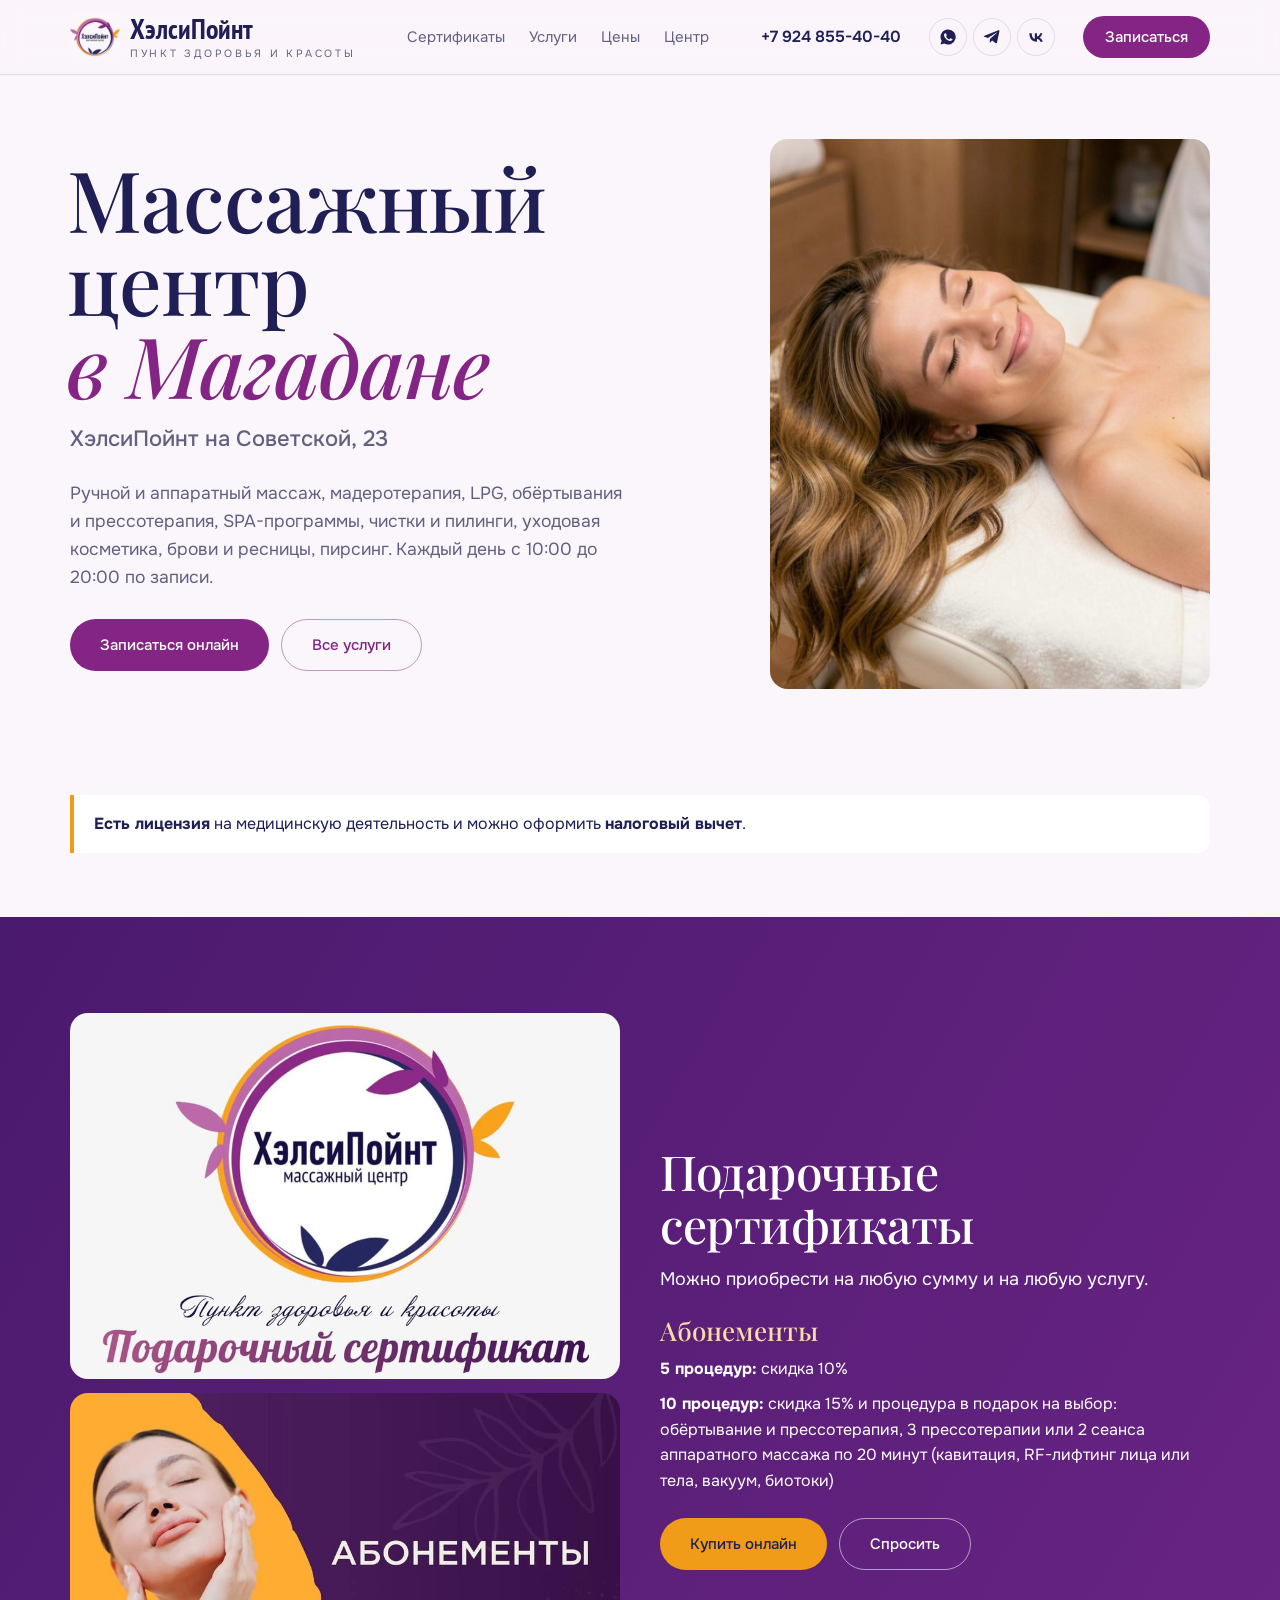
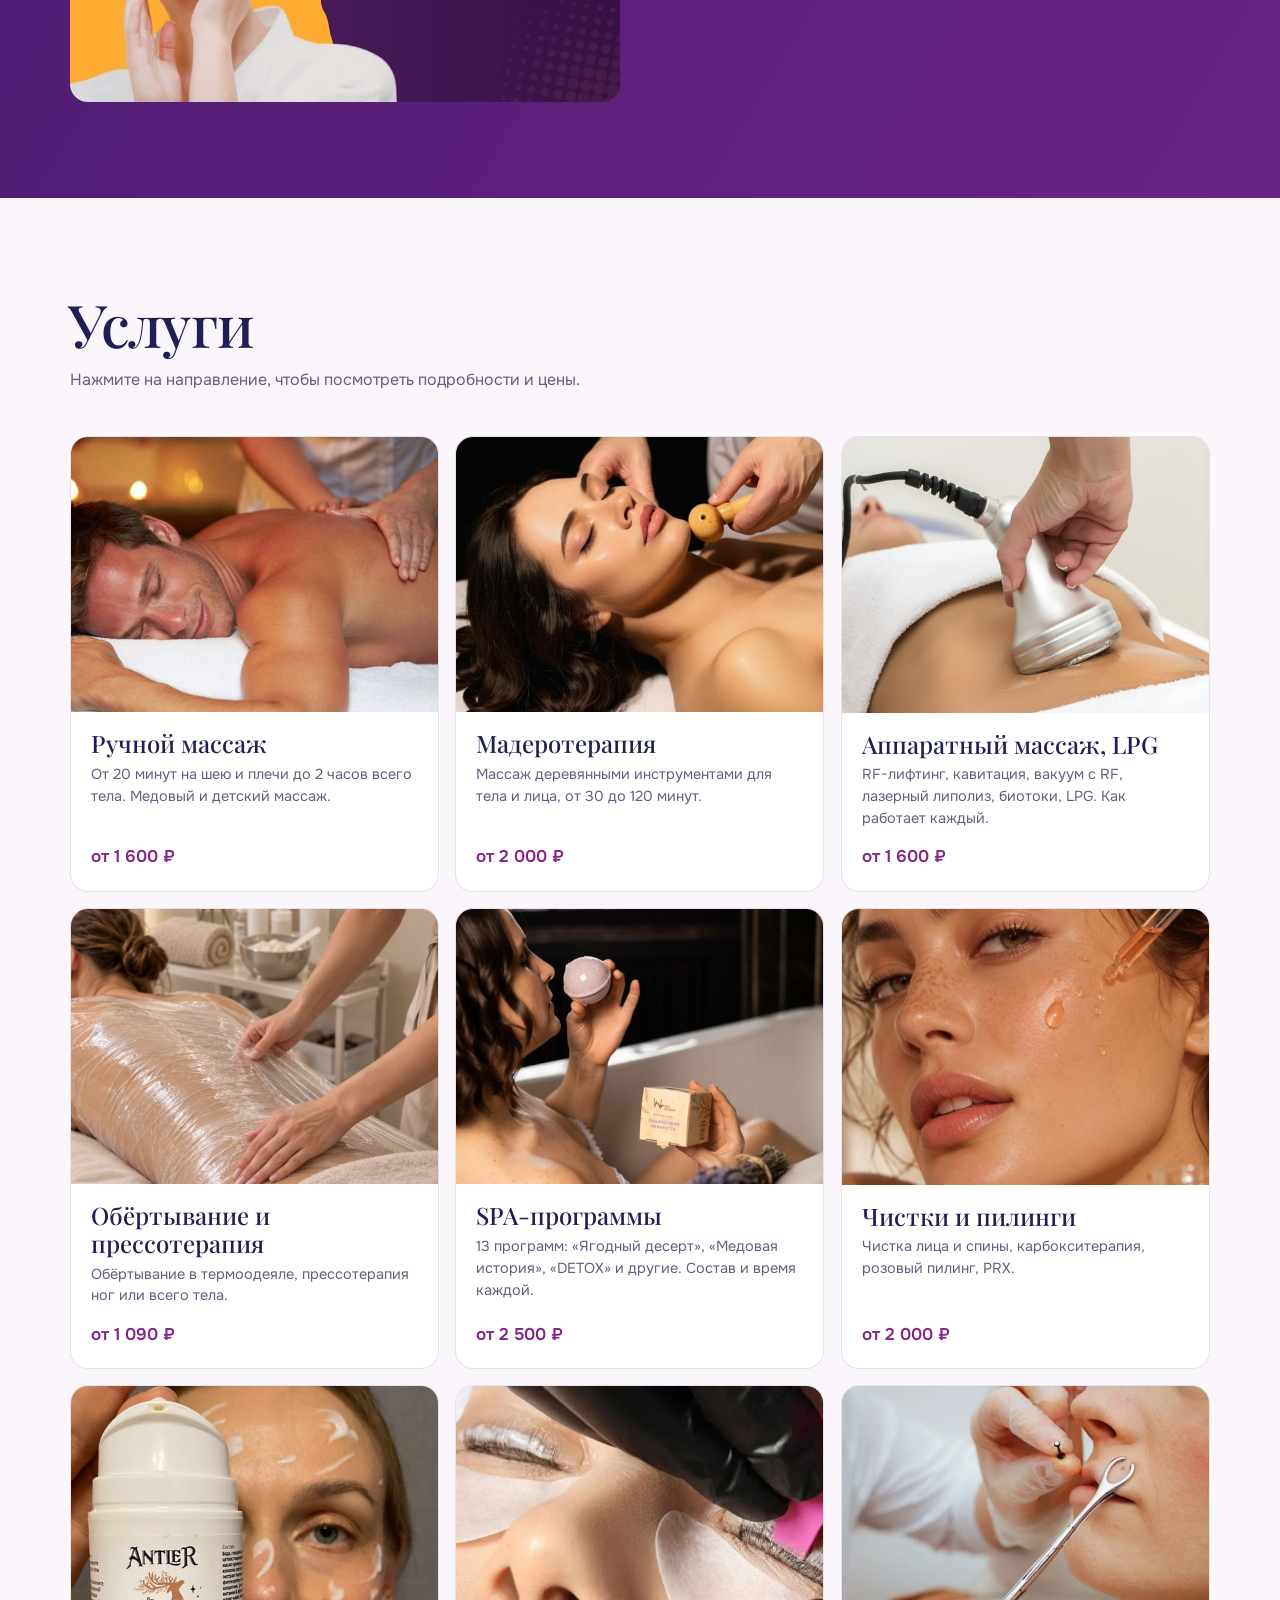
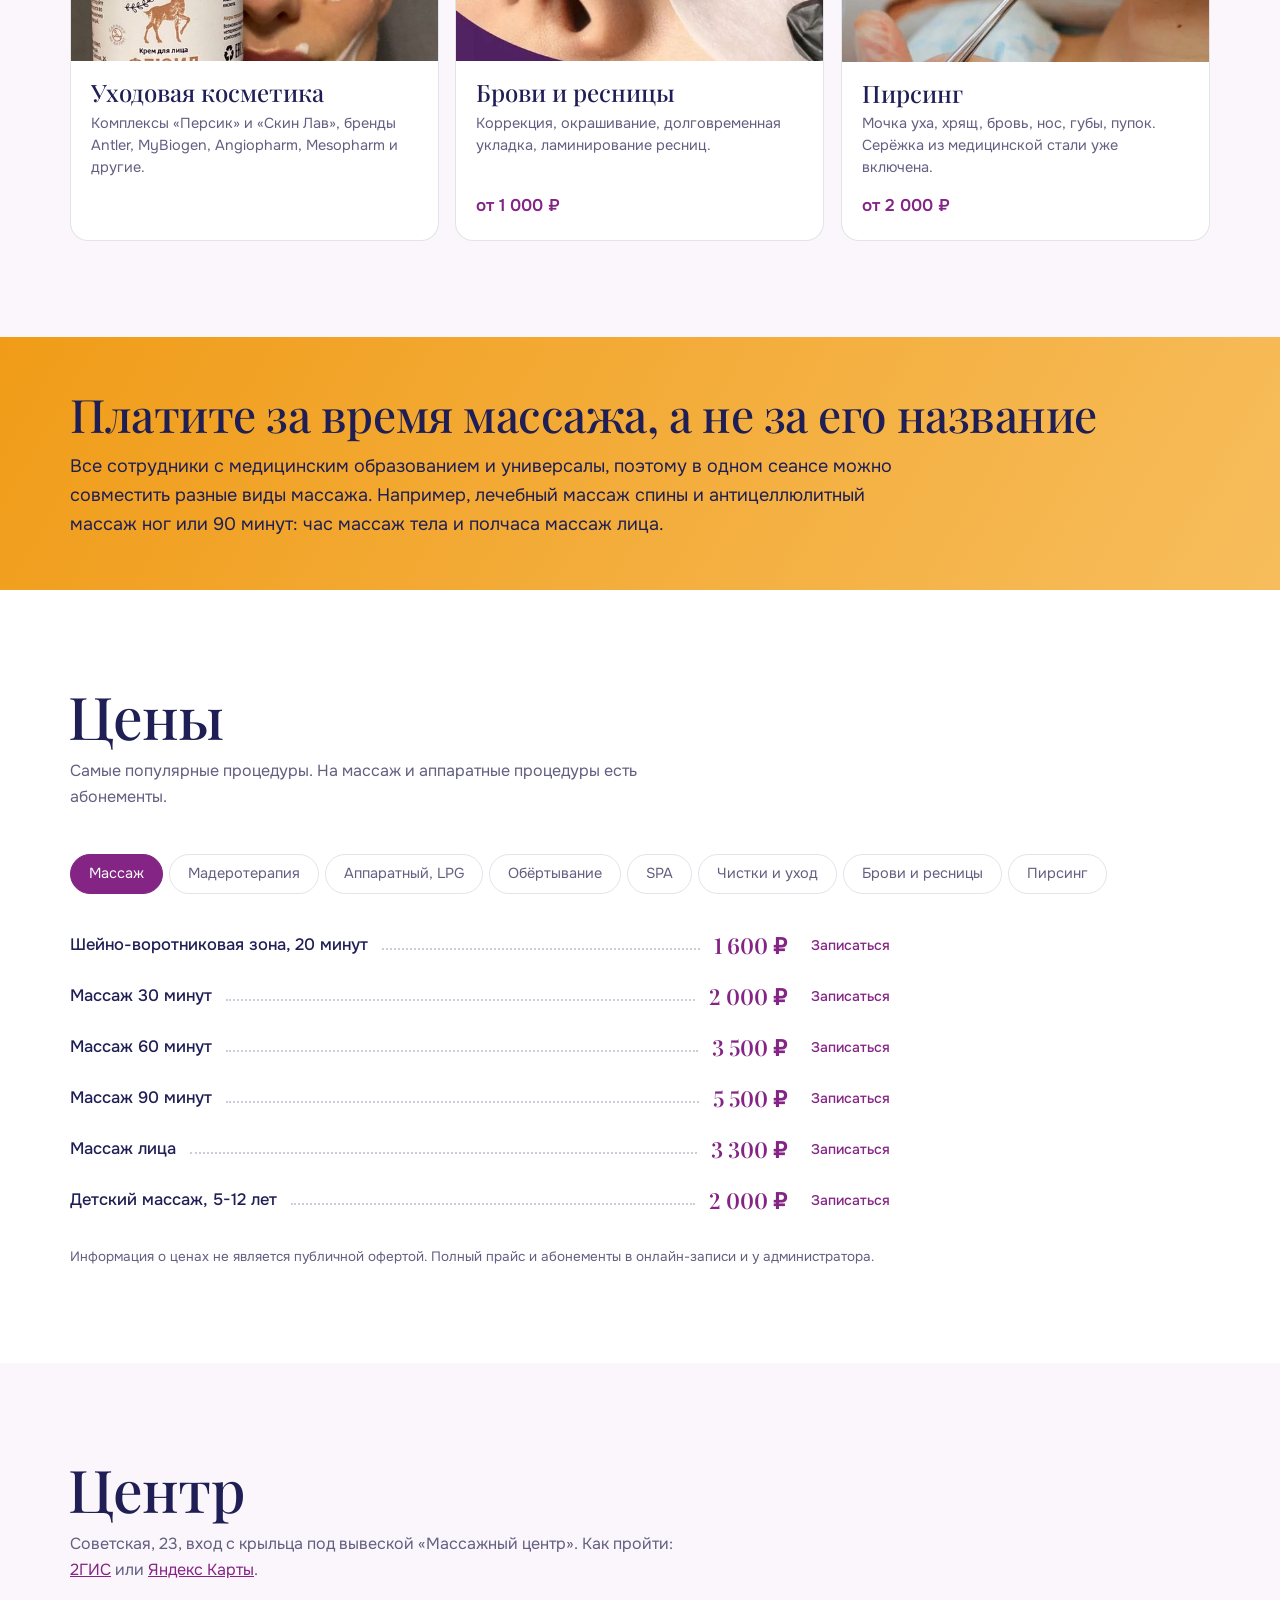
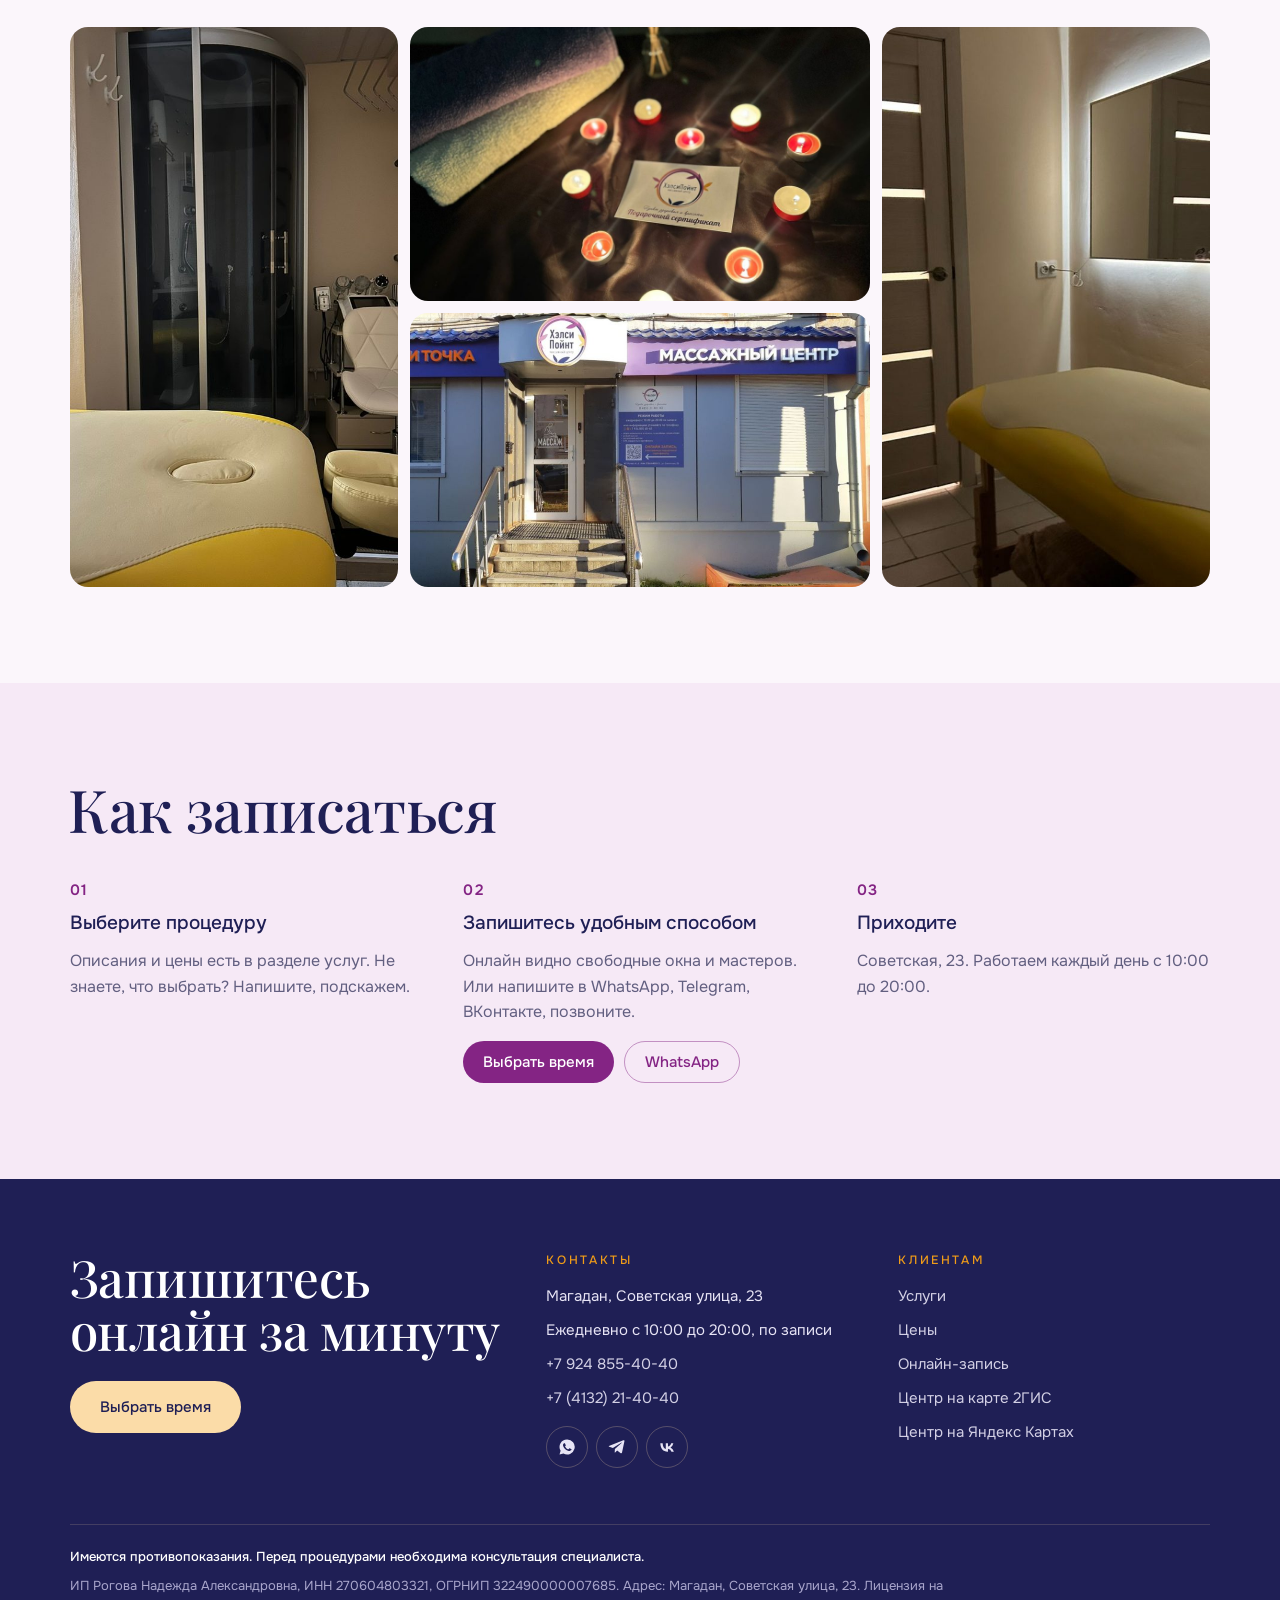
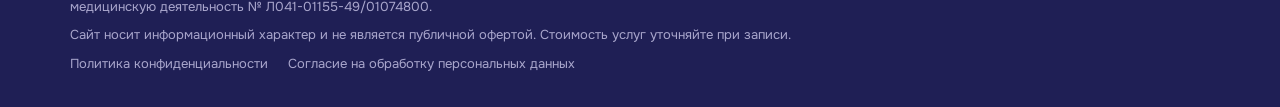
==== commit dc4484b6: "License number, honey program link, remove discontinued services" ====
--- a/index.html
+++ b/index.html
@@ -454,7 +454,7 @@
     </div>
     <div class="legal">
       <p><strong>Имеются противопоказания. Перед процедурами необходима консультация специалиста.</strong></p>
-      <p>ИП Рогова Надежда Александровна, ИНН 270604803321, ОГРНИП 322490000007685. Адрес: Магадан, Советская улица, 23. Лицензия на медицинскую деятельность № [уточняется].</p>
+      <p>ИП Рогова Надежда Александровна, ИНН 270604803321, ОГРНИП 322490000007685. Адрес: Магадан, Советская улица, 23. Лицензия на медицинскую деятельность № Л041-01155-49/01074800.</p>
       <p>Сайт носит информационный характер и не является публичной офертой. Стоимость услуг уточняйте при записи.</p>
       <nav aria-label="Документы"><a href="privacy.html">Политика конфиденциальности</a><a href="consent.html">Согласие на обработку персональных данных</a></nav>
     </div>
@@ -534,9 +534,7 @@
   ],
   "Чистки и уход": [
     ["Карбокситерапия", 2000],
-    ["Комплекс «Антипигмент»", 2000],
     ["«Фарфоровая куколка»", 2500],
-    ["Комплекс «Активный лифтинг»", 3500],
     ["Чистка лица", 4000],
     ["Розовый пилинг", 5000],
   ],
@@ -622,7 +620,7 @@
   "RF-лифтинг или вакуум, 20 минут": "s16637204", "RF-лифтинг лица и тела": "s16637204", "Вакуум с RF": "s16637204",
   "LPG-массаж": "s19656245", "Прессотерапия": "s16637129", "Обёртывание в термоодеяле": "s16637438",
   "SPA «Ягодный десерт»": "s19217253", "SPA-программа «Ягодный десерт»": "s19217253", "SPA «Молочная девочка»": "s19217487",
-  "SPA «Шоколадный»": "s19217602", "SPA «Праздничный»": "s29996121", "SPA Вариант 1": "s16636654",
+  "SPA «Шоколадный»": "s19217602", "SPA «Медовая история»": "s16795269", "SPA «Праздничный»": "s29996121", "SPA Вариант 1": "s16636654",
   "Массаж, обёртывание и прессотерапия": "s16636654", "SPA Вариант 2": "s16637082",
   "Массаж тела и лица, обёртывание, прессотерапия": "s16637082", "SPA Вариант 5": "s16795281",
   "SPA Для мужчин": "s16637102", "Для мужчин: массаж и прессотерапия": "s16637102",
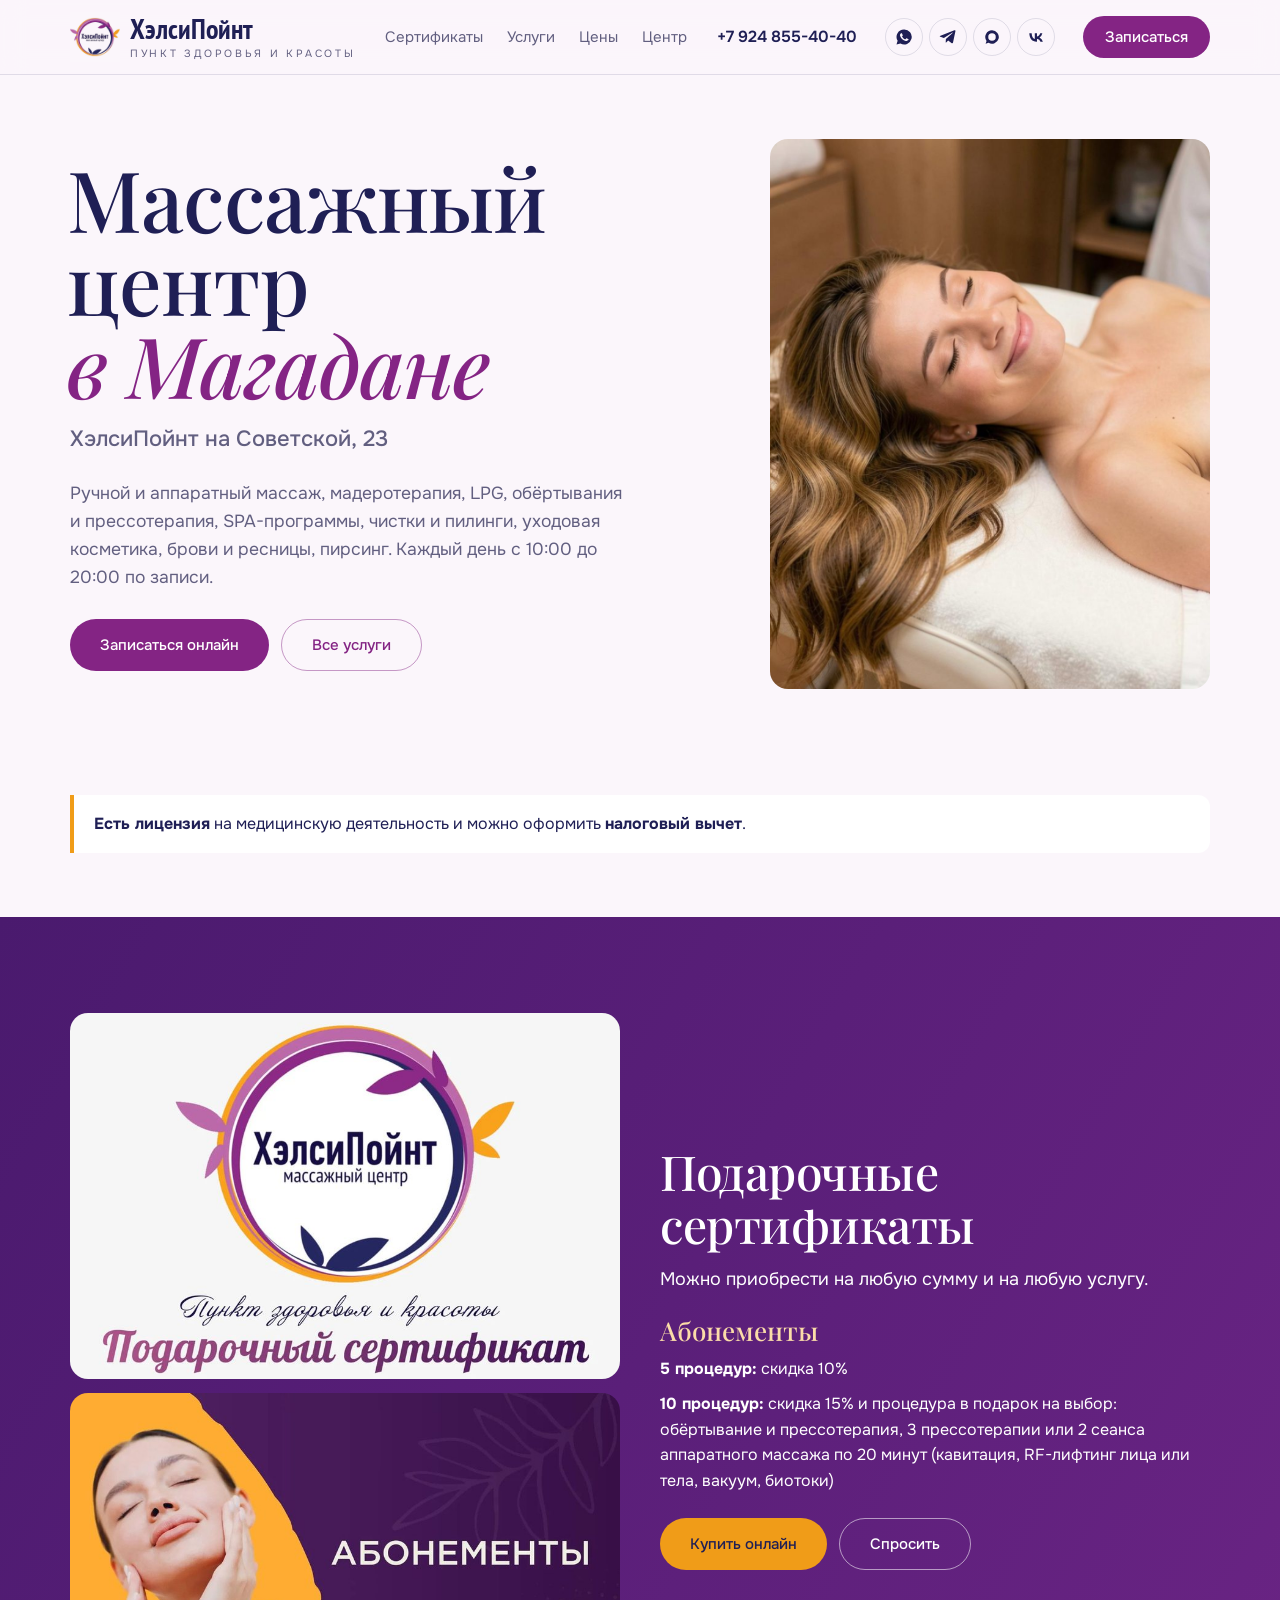
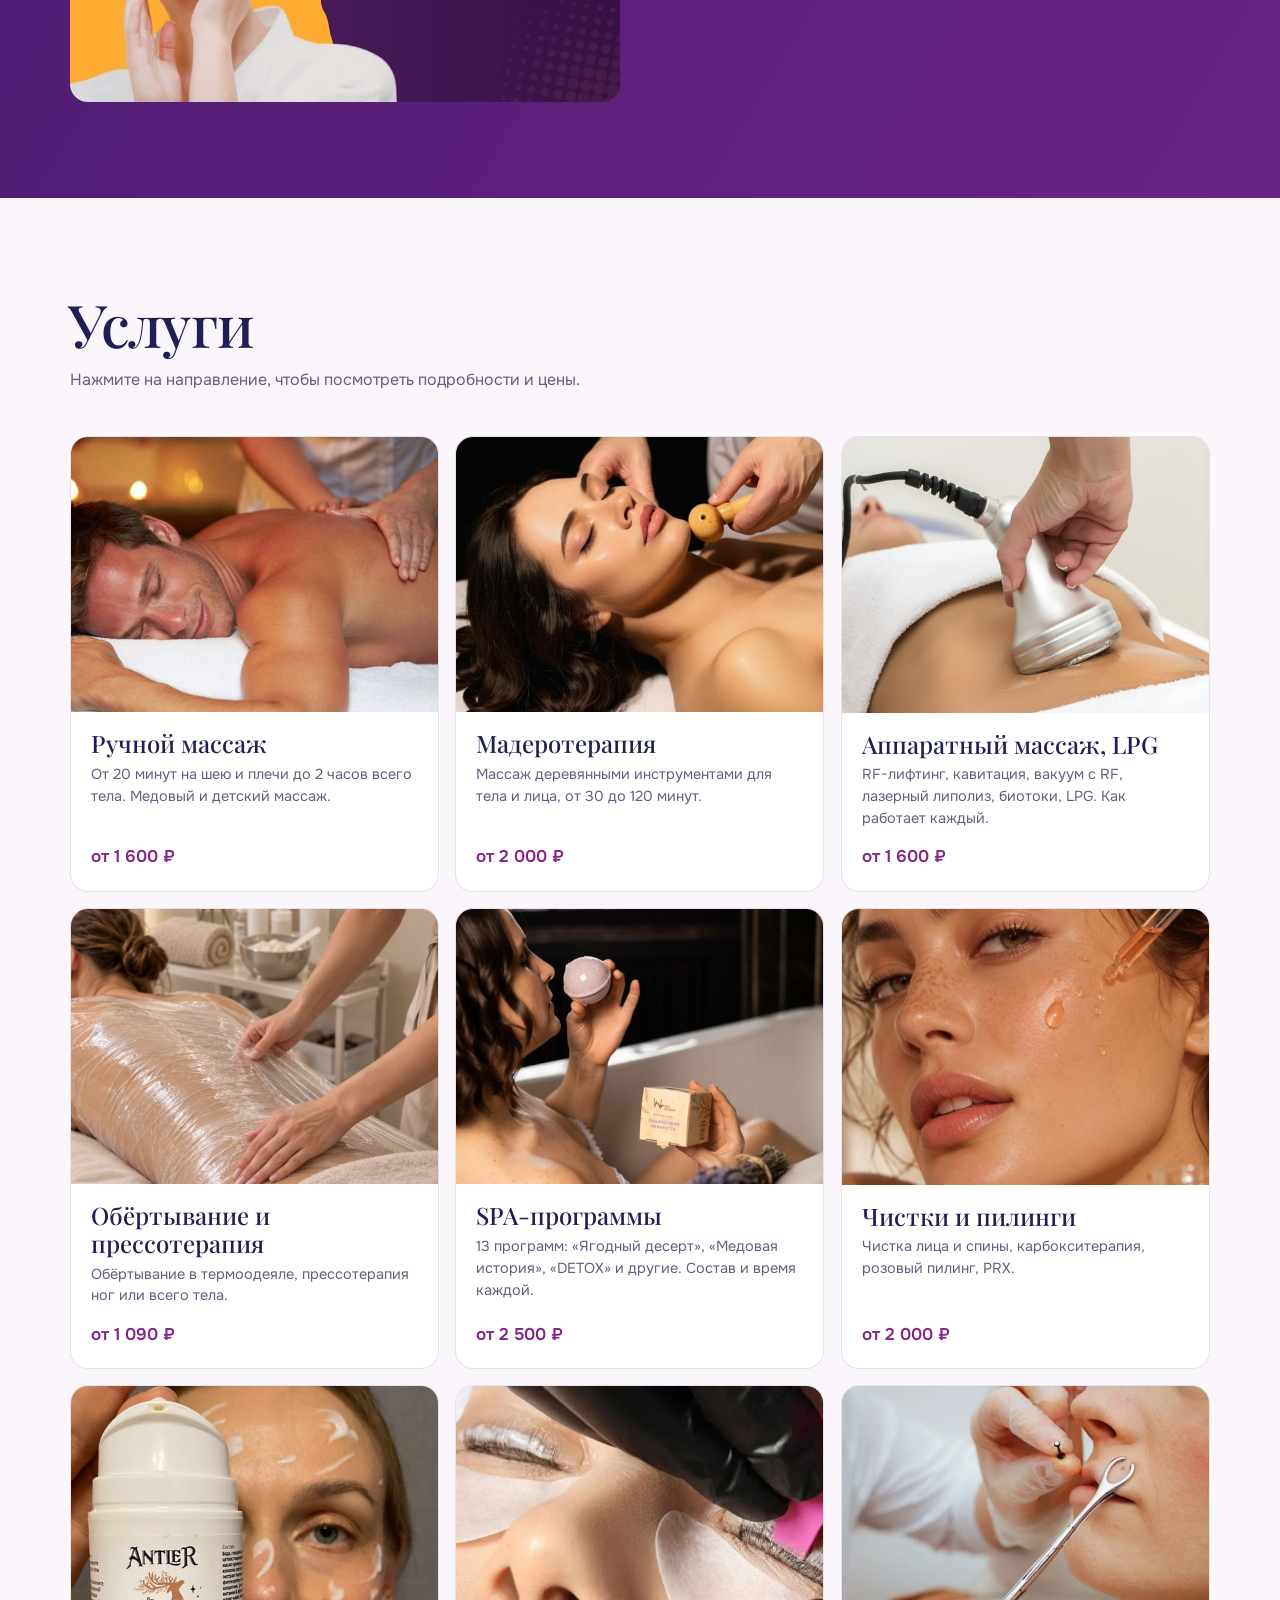
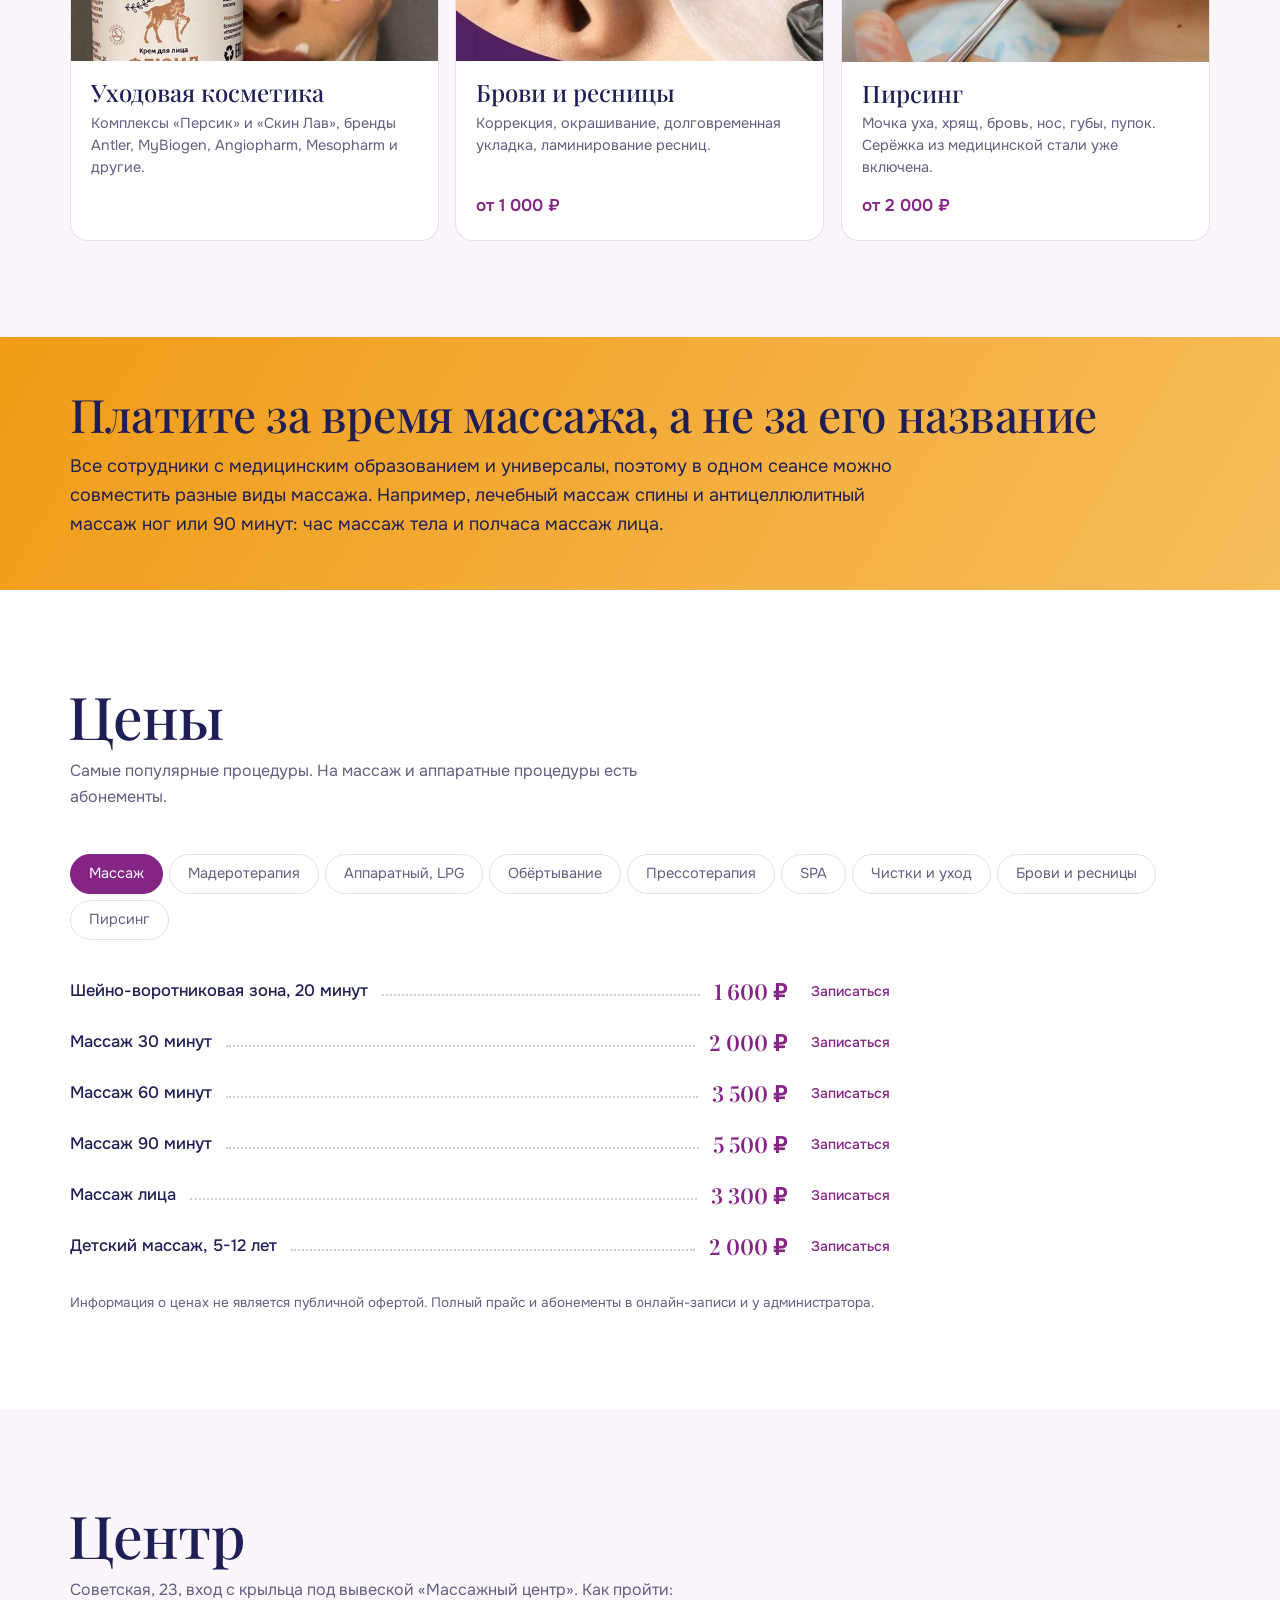
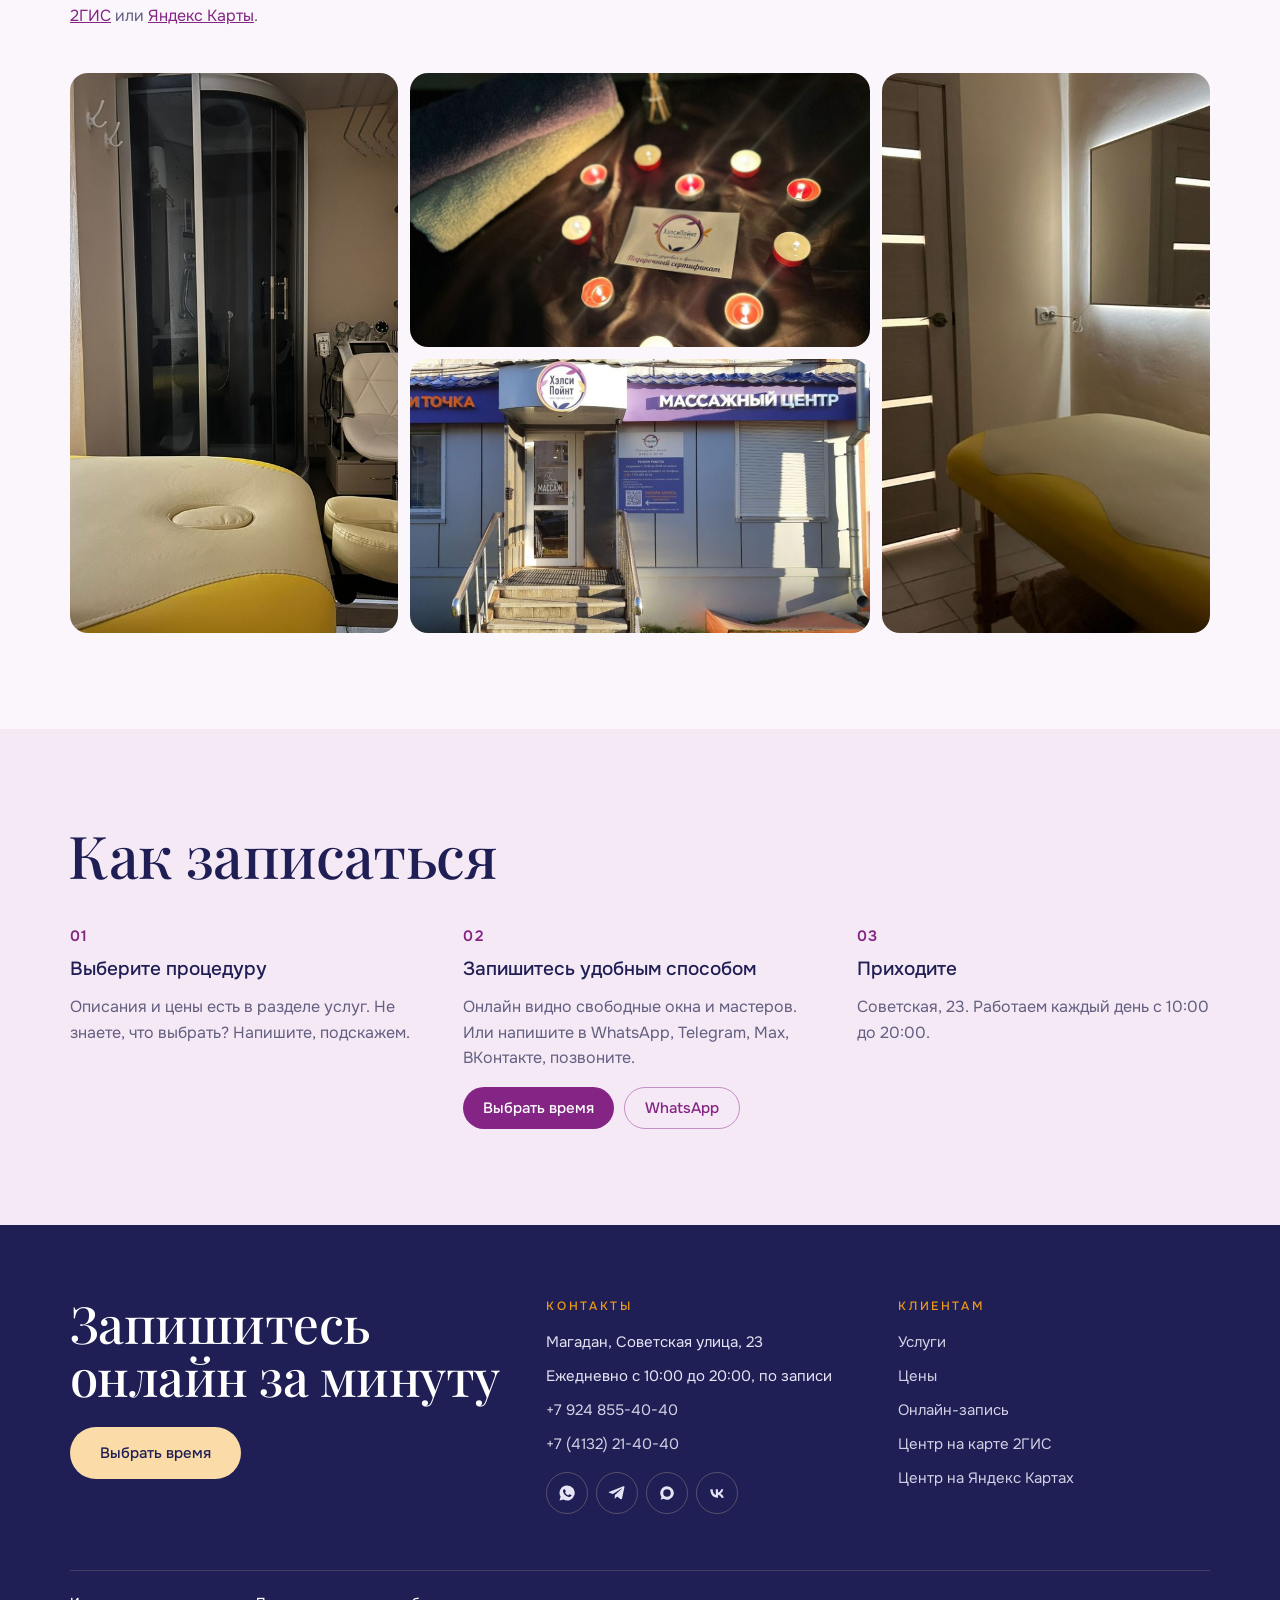
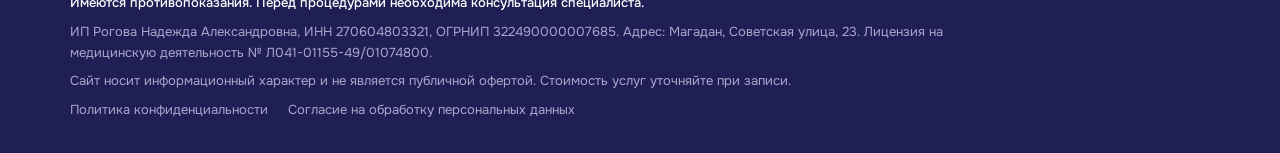
==== commit c8641719: "Add Max link, separate pressotherapy price tab" ====
--- a/index.html
+++ b/index.html
@@ -319,6 +319,7 @@
 .meta { display: flex; justify-content: space-between; gap: 12px }
 .meta b { white-space: nowrap }
 @media (max-width: 700px) { .cert, .split { grid-template-columns: 1fr; gap: 22px } .logo-img { width: 42px; height: 42px } }
+@media (max-width: 560px) { .icons .mx { display: none } }
 </style>
 </head>
 <body>
@@ -329,6 +330,7 @@
   <symbol id="i-vk" viewBox="0 0 24 24"><path d="M12.9 18.2C6.8 18.2 3.3 14 3.1 7h3.1c.1 5.1 2.4 7.3 4.2 7.7V7h2.9v4.4c1.8-.2 3.7-2.2 4.3-4.4h2.9a8.6 8.6 0 0 1-3.9 5.6 9 9 0 0 1 4.6 5.6h-3.2a5.6 5.6 0 0 0-4.7-4v4h-.4Z"/></symbol>
   <symbol id="i-tel" viewBox="0 0 24 24"><path d="M6.6 10.8a15.1 15.1 0 0 0 6.6 6.6l2.2-2.2c.3-.3.7-.4 1-.2 1.1.4 2.3.6 3.6.6.6 0 1 .4 1 1V20c0 .6-.4 1-1 1A17 17 0 0 1 3 4c0-.6.4-1 1-1h3.5c.6 0 1 .4 1 1 0 1.2.2 2.4.6 3.6.1.3 0 .7-.2 1l-2.3 2.2Z"/></symbol>
   <symbol id="i-cal" viewBox="0 0 24 24"><path d="M7 2h2v2h6V2h2v2h3a1 1 0 0 1 1 1v15a1 1 0 0 1-1 1H4a1 1 0 0 1-1-1V5a1 1 0 0 1 1-1h3V2Zm12 8H5v9h14v-9ZM7 12h4v4H7v-4Z"/></symbol>
+  <symbol id="i-max" viewBox="0 0 24 24"><path fill-rule="evenodd" d="M12 3a9 9 0 1 1-4.6 16.7L3.5 21l1.2-3.8A9 9 0 0 1 12 3Zm0 4a5 5 0 1 0 0 10 5 5 0 0 0 0-10Z"/></symbol>
 </svg>
 
 
@@ -340,6 +342,7 @@
     <div class="icons">
       <a href="https://wa.me/79248554040" target="_blank" rel="noopener" aria-label="WhatsApp"><svg class="ico"><use href="#i-wa"/></svg></a>
       <a href="https://t.me/healthypoint_magadan" target="_blank" rel="noopener" aria-label="Telegram"><svg class="ico"><use href="#i-tg"/></svg></a>
+      <a class="mx" href="https://max.ru/channel_HealthyPoint" target="_blank" rel="noopener" aria-label="Max"><svg class="ico"><use href="#i-max"/></svg></a>
       <a class="vk" href="https://vk.com/massag_center" target="_blank" rel="noopener" aria-label="ВКонтакте"><svg class="ico"><use href="#i-vk"/></svg></a>
     </div>
     <a class="btn hbtn" href="https://n1212445.yclients.ru/" target="_blank" rel="noopener">Записаться</a>
@@ -417,7 +420,7 @@
       <div class="sec-head"><h2 class="unblur">Как записаться</h2></div>
       <div class="steps">
         <div class="step rise"><span class="n">01</span><h3>Выберите процедуру</h3><p>Описания и цены есть в разделе услуг. Не знаете, что выбрать? Напишите, подскажем.</p></div>
-        <div class="step rise"><span class="n">02</span><h3>Запишитесь удобным способом</h3><p>Онлайн видно свободные окна и мастеров. Или напишите в WhatsApp, Telegram, ВКонтакте, позвоните.</p><div class="step-cta"><a class="btn" href="https://n1212445.yclients.ru/" target="_blank" rel="noopener">Выбрать время</a><a class="btn-out" href="https://wa.me/79248554040" target="_blank" rel="noopener">WhatsApp</a></div></div>
+        <div class="step rise"><span class="n">02</span><h3>Запишитесь удобным способом</h3><p>Онлайн видно свободные окна и мастеров. Или напишите в WhatsApp, Telegram, Max, ВКонтакте, позвоните.</p><div class="step-cta"><a class="btn" href="https://n1212445.yclients.ru/" target="_blank" rel="noopener">Выбрать время</a><a class="btn-out" href="https://wa.me/79248554040" target="_blank" rel="noopener">WhatsApp</a></div></div>
         <div class="step rise"><span class="n">03</span><h3>Приходите</h3><p>Советская, 23. Работаем каждый день с 10:00 до 20:00.</p></div>
       </div>
     </div>
@@ -440,6 +443,7 @@
         <div class="soc">
           <a href="https://wa.me/79248554040" target="_blank" rel="noopener" aria-label="WhatsApp"><svg class="ico"><use href="#i-wa"/></svg></a>
           <a href="https://t.me/healthypoint_magadan" target="_blank" rel="noopener" aria-label="Telegram"><svg class="ico"><use href="#i-tg"/></svg></a>
+          <a class="mx" href="https://max.ru/channel_HealthyPoint" target="_blank" rel="noopener" aria-label="Max"><svg class="ico"><use href="#i-max"/></svg></a>
           <a href="https://vk.com/massag_center" target="_blank" rel="noopener" aria-label="ВКонтакте"><svg class="ico"><use href="#i-vk"/></svg></a>
         </div>
       </div>
@@ -522,8 +526,11 @@
     ["LPG-массаж", 2800],
   ],
   "Обёртывание": [
-    ["Прессотерапия", 1090],
     ["Обёртывание в термоодеяле", 3300],
+  ],
+  "Прессотерапия": [
+    ["Прессотерапия 20 минут", 1090],
+    ["Прессотерапия всего тела, 30 минут", 1590],
   ],
   "SPA": [
     ["SPA для ножек или для ручек", 2500],
@@ -618,7 +625,8 @@
   "Мадеротерапия лица, 60 минут": "s23019297", "Мадеротерапия 90 минут": "s23019303", "Мадеротерапия 120 минут": "s23019306",
   "Лазерный липолиз": "s16637258", "Кавитация": "s16637158", "Кавитация, 20 минут": "s16637158",
   "RF-лифтинг или вакуум, 20 минут": "s16637204", "RF-лифтинг лица и тела": "s16637204", "Вакуум с RF": "s16637204",
-  "LPG-массаж": "s19656245", "Прессотерапия": "s16637129", "Обёртывание в термоодеяле": "s16637438",
+  "LPG-массаж": "s19656245", "Прессотерапия": "s16637129", "Прессотерапия 20 минут": "s16637129",
+  "Прессотерапия всего тела, 30 минут": "s19407156","Обёртывание в термоодеяле": "s16637438",
   "SPA «Ягодный десерт»": "s19217253", "SPA-программа «Ягодный десерт»": "s19217253", "SPA «Молочная девочка»": "s19217487",
   "SPA «Шоколадный»": "s19217602", "SPA «Медовая история»": "s16795269", "SPA «Праздничный»": "s29996121", "SPA Вариант 1": "s16636654",
   "Массаж, обёртывание и прессотерапия": "s16636654", "SPA Вариант 2": "s16637082",
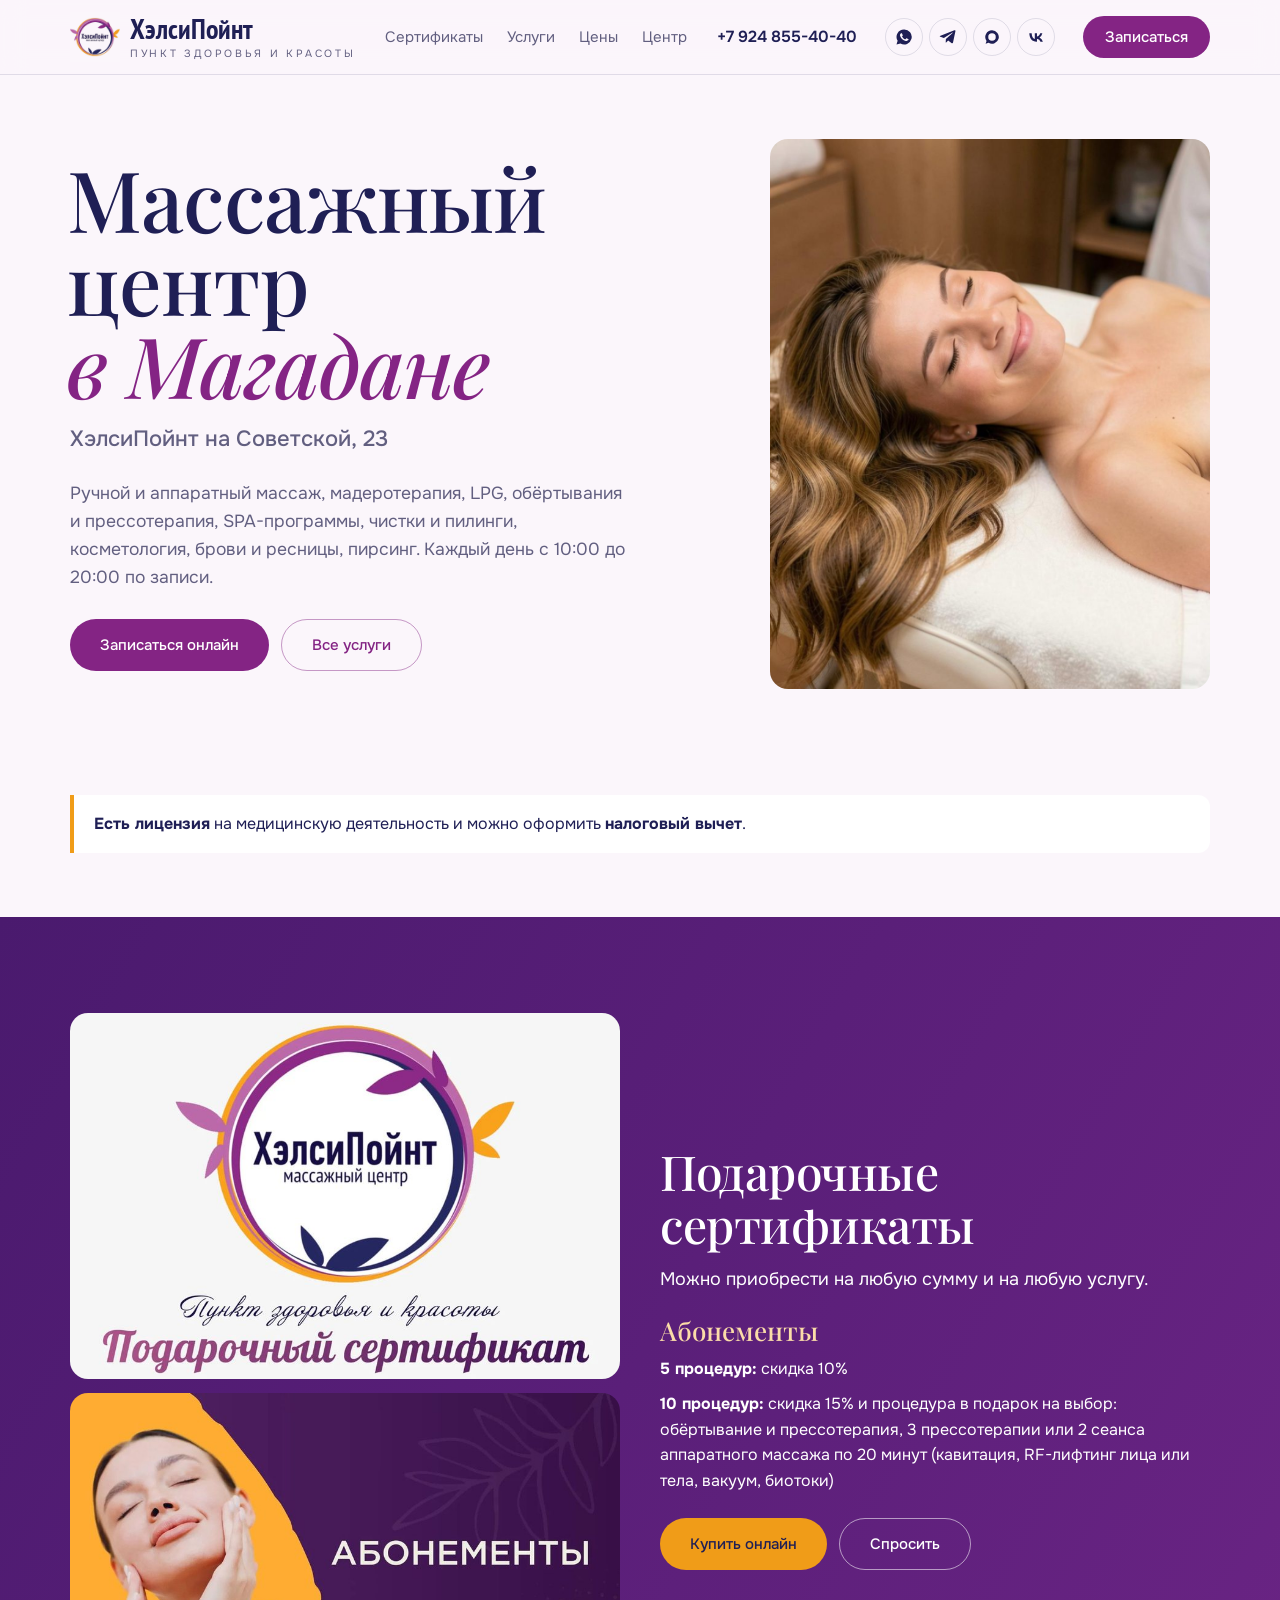
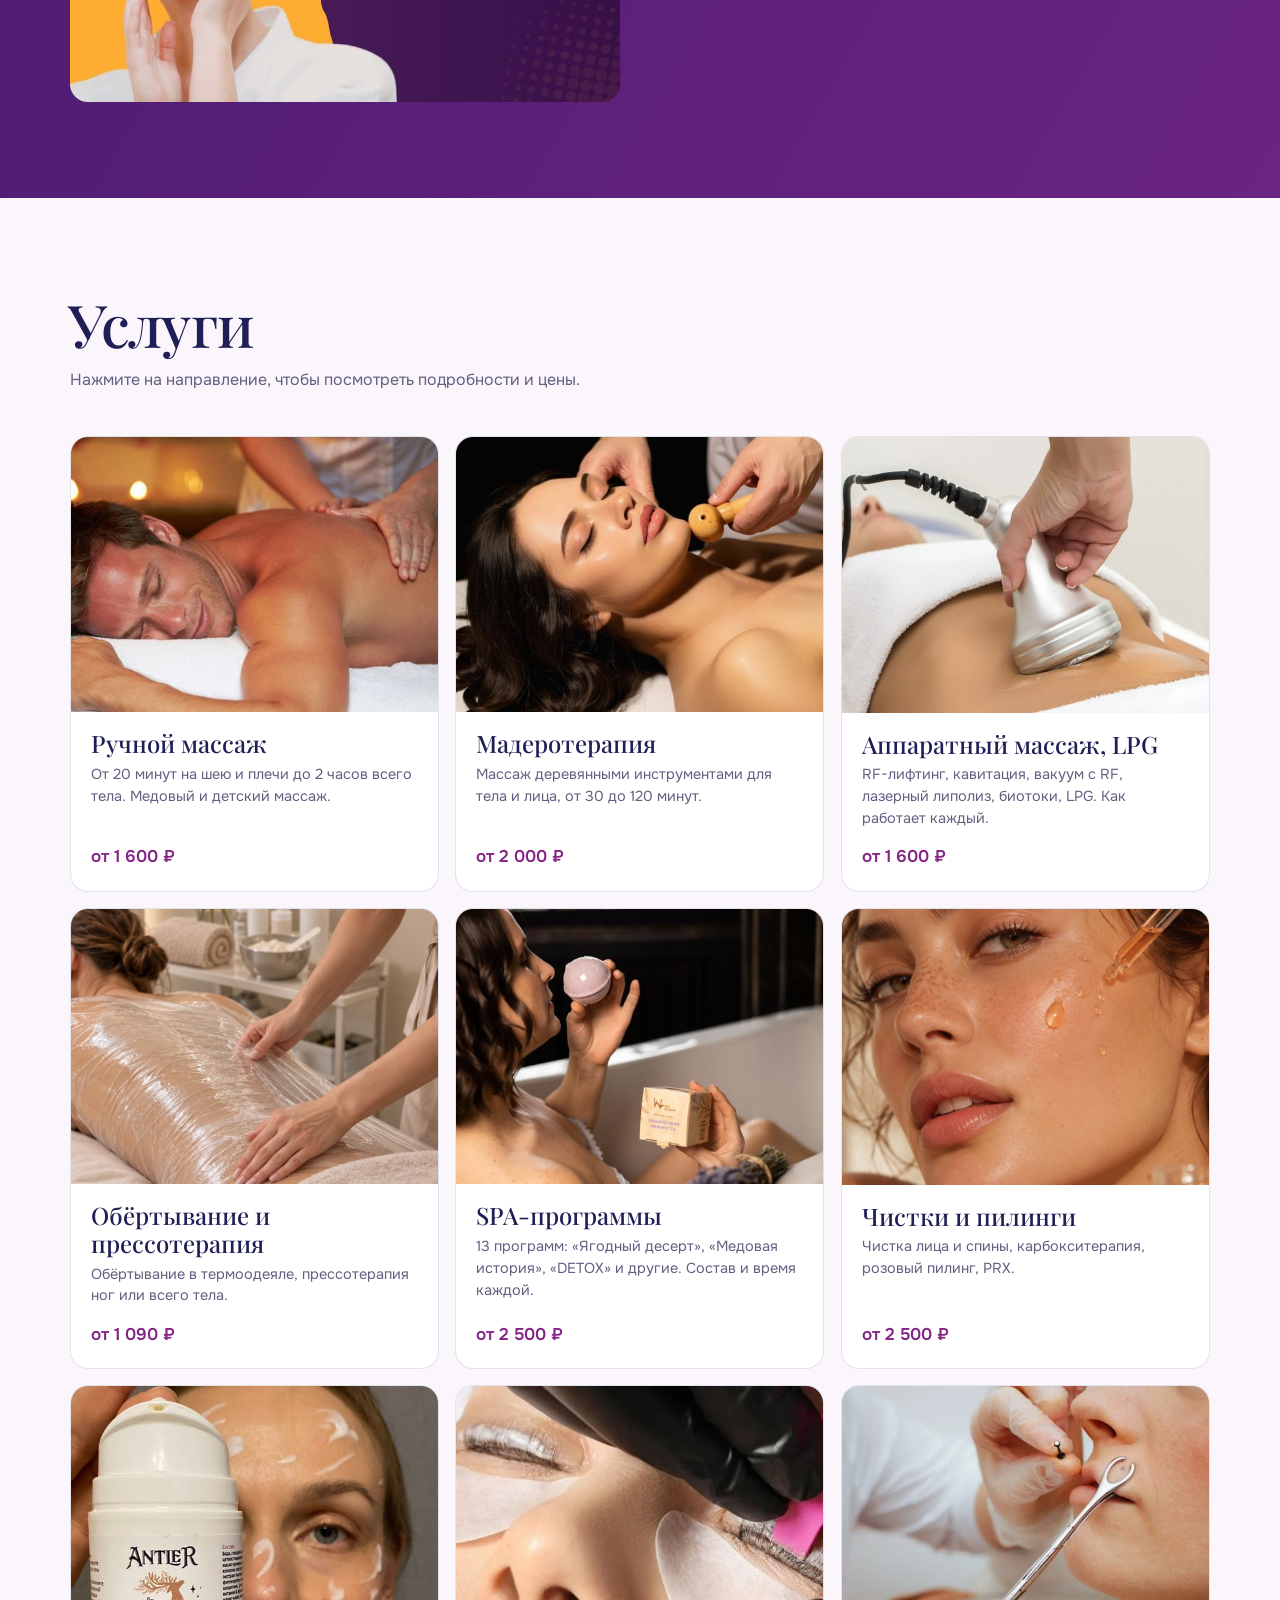
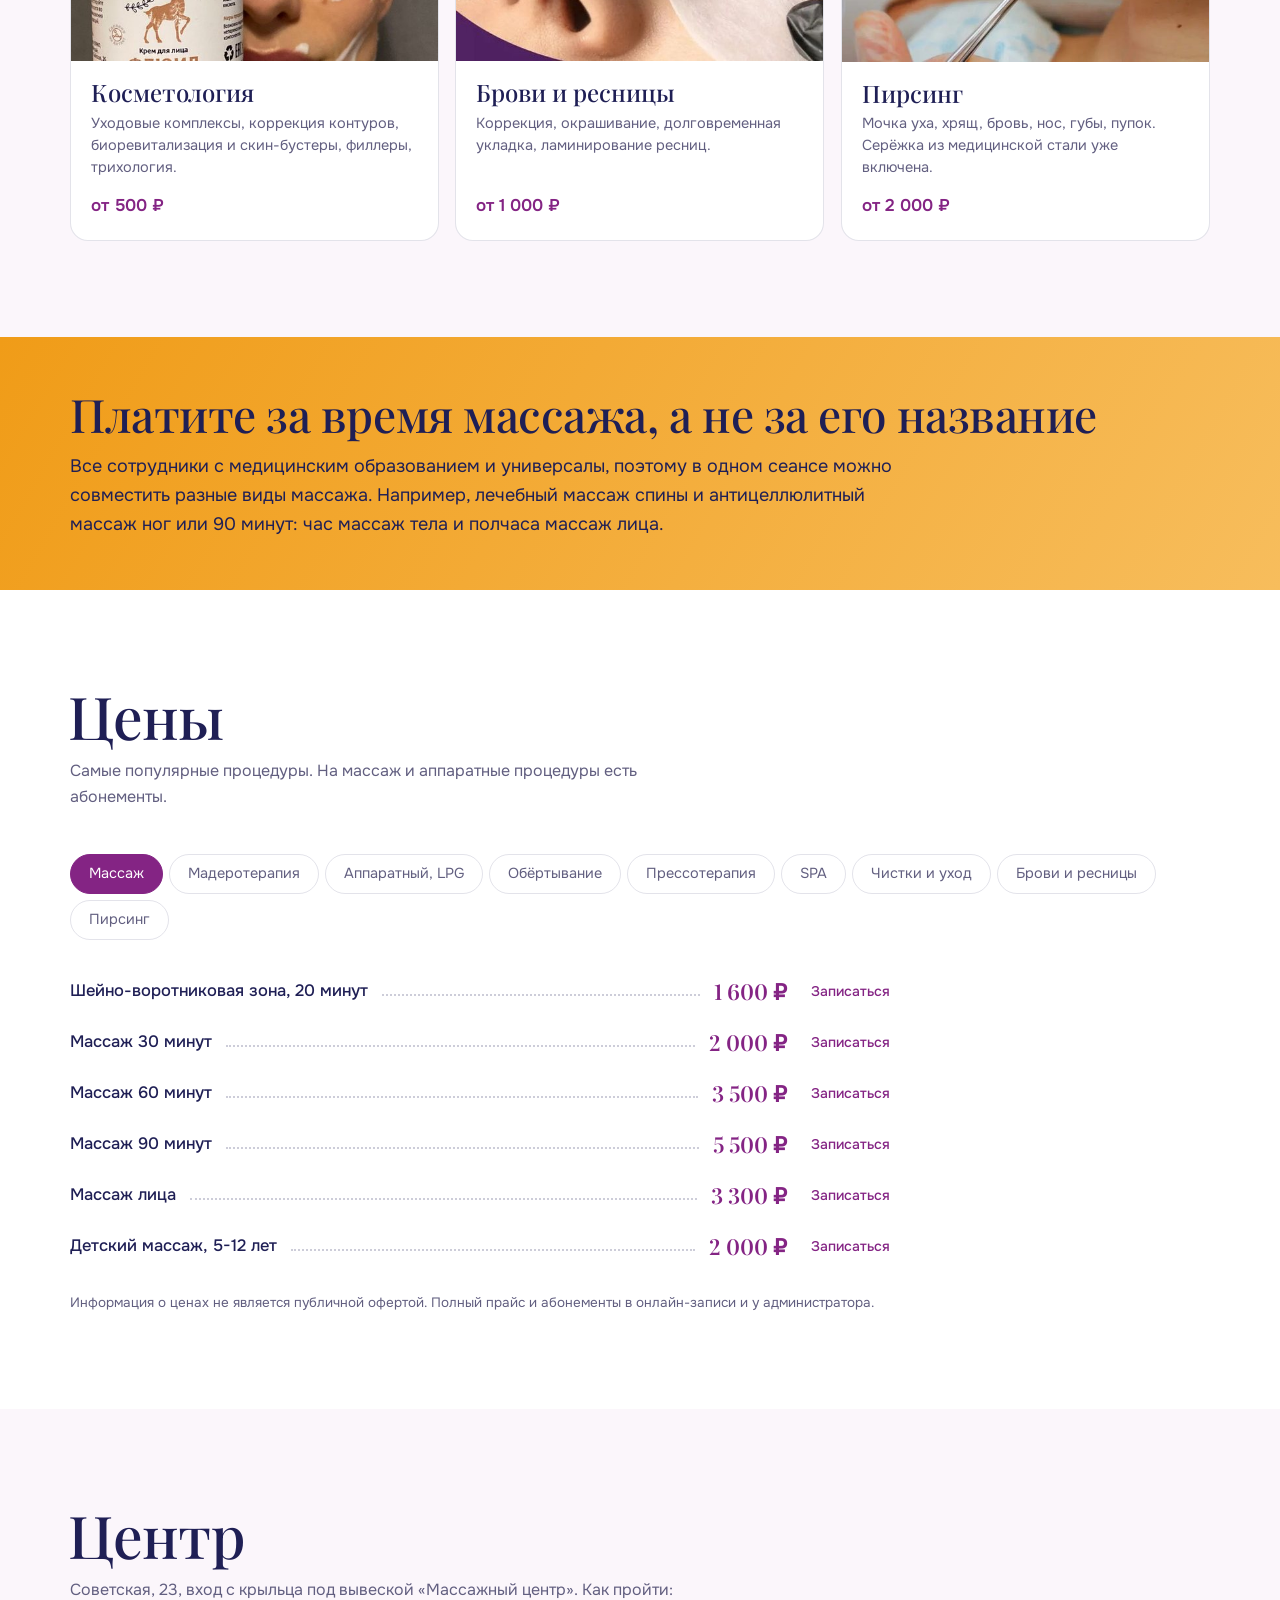
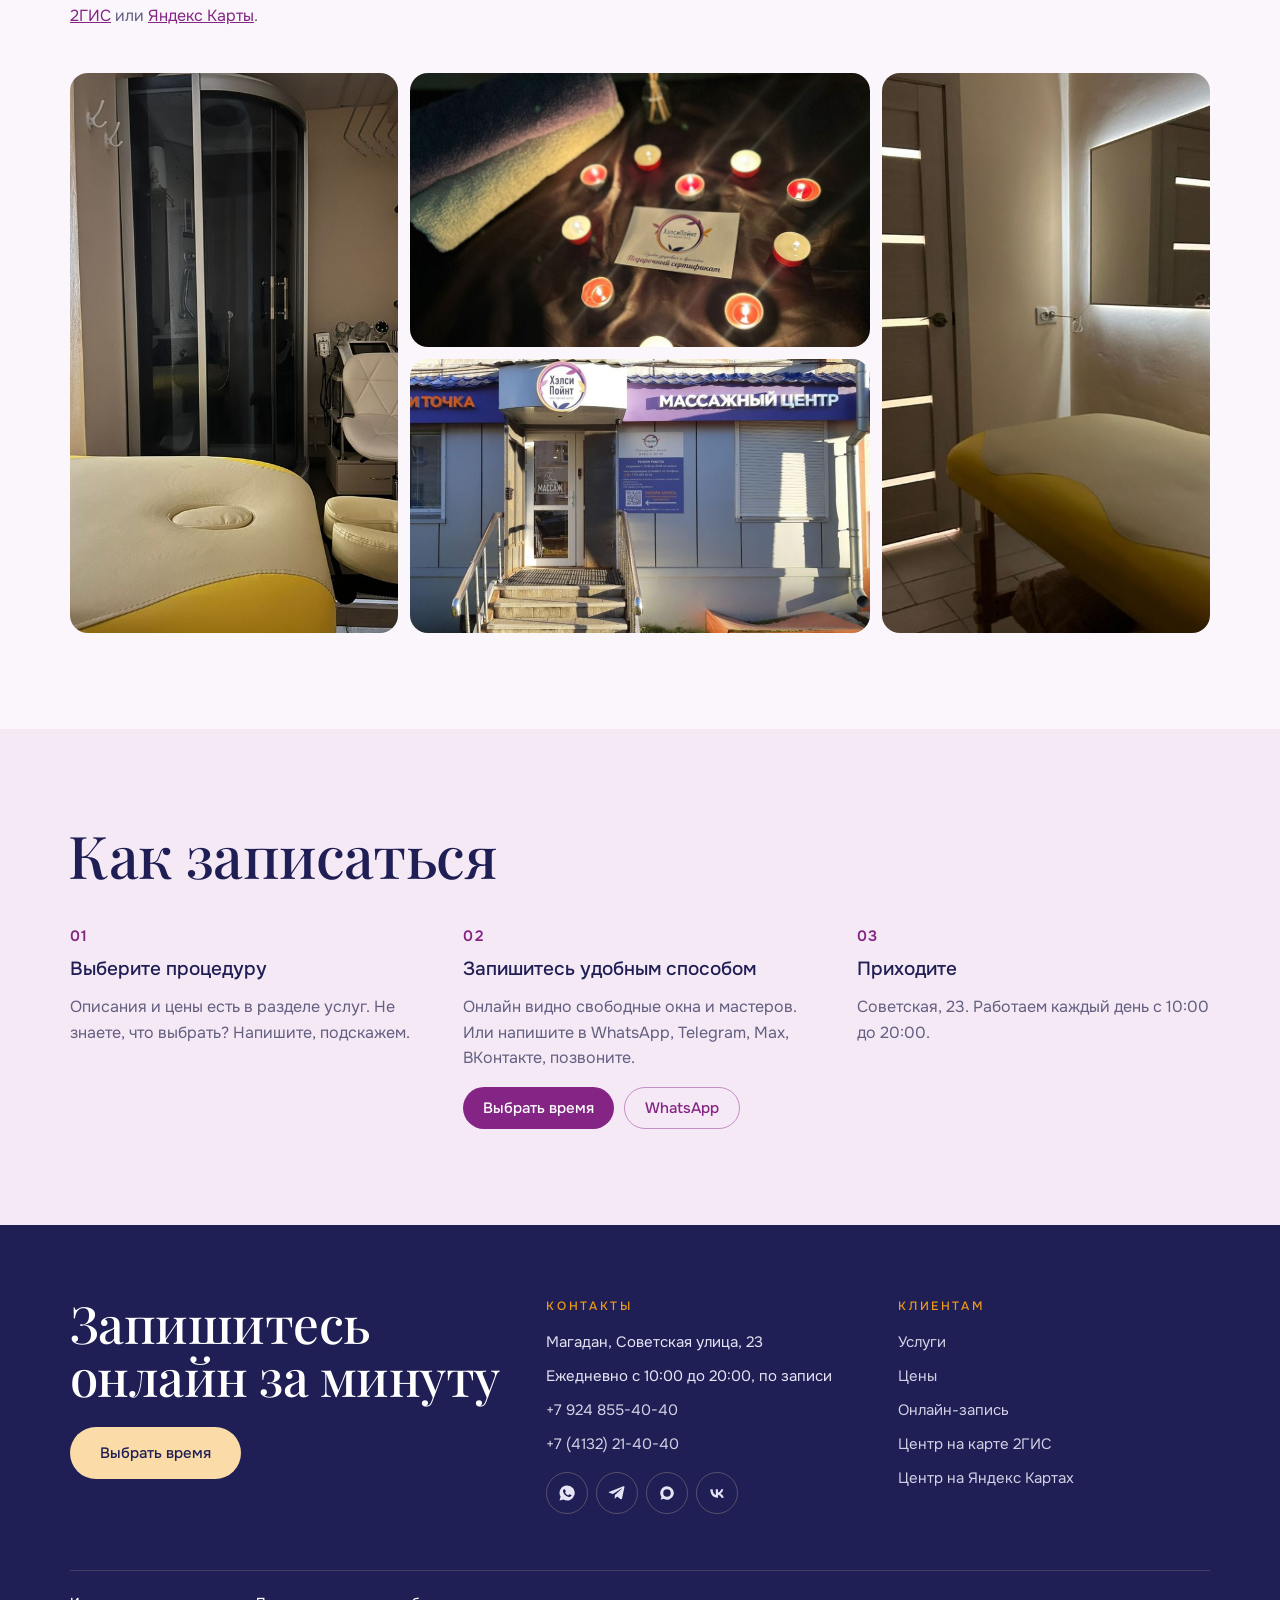
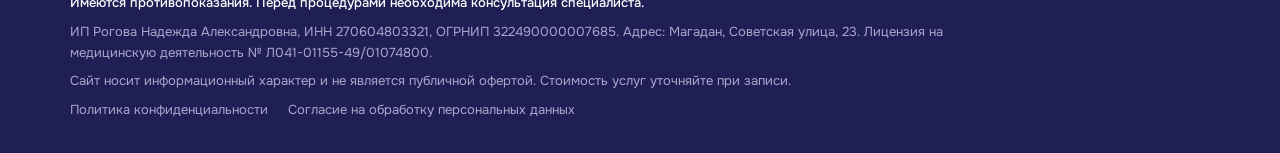
==== commit 7a37afee: "Косметология: 4 категории, цены и запись из YCLIENTS, новые фото комплексов" ====
--- a/index.html
+++ b/index.html
@@ -318,6 +318,11 @@
 .steps-list i { font-style: normal; white-space: nowrap; color: var(--ink) }
 .meta { display: flex; justify-content: space-between; gap: 12px }
 .meta b { white-space: nowrap }
+.cat-nav { display: flex; flex-wrap: wrap; gap: 10px; padding-bottom: 8px }
+.cat-nav a { padding: 8px 16px; border: 1px solid rgba(132,36,132,.35); border-radius: 999px; color: var(--wine); text-decoration: none; font-size: 15px }
+.cat-nav a:hover { background: var(--wine); color: var(--paper) }
+.cat-list { margin-top: 28px }
+.cat-note { max-width: 820px; margin: 0 0 8px; color: var(--muted) }
 @media (max-width: 700px) { .cert, .split { grid-template-columns: 1fr; gap: 22px } .logo-img { width: 42px; height: 42px } }
 @media (max-width: 560px) { .icons .mx { display: none } }
 </style>
@@ -354,7 +359,7 @@
     <div class="hero-text">
       <h1>Массажный центр <em>в&nbsp;Магадане</em></h1>
       <p class="who">ХэлсиПойнт на Советской,&nbsp;23</p>
-      <p>Ручной и аппаратный массаж, мадеротерапия, LPG, обёртывания и прессотерапия, SPA-программы, чистки и пилинги, уходовая косметика, брови и ресницы, пирсинг. Каждый день с 10:00 до 20:00 по записи.</p>
+      <p>Ручной и аппаратный массаж, мадеротерапия, LPG, обёртывания и прессотерапия, SPA-программы, чистки и пилинги, косметология, брови и ресницы, пирсинг. Каждый день с 10:00 до 20:00 по записи.</p>
       <div class="cta">
         <a class="btn" href="https://n1212445.yclients.ru/" target="_blank" rel="noopener">Записаться онлайн</a>
         <a class="btn-out" href="#dirs">Все услуги</a>
@@ -499,8 +504,8 @@
   { img: "lpg.jpg", href: "apparatus.html", name: "Аппаратный массаж, LPG", text: "RF-лифтинг, кавитация, вакуум с RF, лазерный липолиз, биотоки, LPG. Как работает каждый.", from: 1600 },
   { img: "wrap2.jpg", tab: "Обёртывание", name: "Обёртывание и прессотерапия", text: "Обёртывание в термоодеяле, прессотерапия ног или всего тела.", from: 1090 },
   { img: "spa.jpg", href: "spa.html", name: "SPA-программы", text: "13 программ: «Ягодный десерт», «Медовая история», «DETOX» и другие. Состав и время каждой.", from: 2500 },
-  { img: "peach_card2.jpg", tab: "Чистки и уход", name: "Чистки и пилинги", text: "Чистка лица и спины, карбокситерапия, розовый пилинг, PRX.", from: 2000 },
-  { img: "face.jpg", href: "cosmetics.html", name: "Уходовая косметика", text: "Комплексы «Персик» и «Скин Лав», бренды Antler, MyBiogen, Angiopharm, Mesopharm и другие." },
+  { img: "peach_card2.jpg", tab: "Чистки и уход", name: "Чистки и пилинги", text: "Чистка лица и спины, карбокситерапия, розовый пилинг, PRX.", from: 2500 },
+  { img: "face.jpg", href: "cosmetics.html", name: "Косметология", text: "Уходовые комплексы, коррекция контуров, биоревитализация и скин-бустеры, филлеры, трихология.", from: 500 },
   { img: "brows.jpg", tab: "Брови и ресницы", name: "Брови и ресницы", text: "Коррекция, окрашивание, долговременная укладка, ламинирование ресниц.", from: 1000 },
   { img: "pierce.jpg", tab: "Пирсинг", name: "Пирсинг", text: "Мочка уха, хрящ, бровь, нос, губы, пупок. Серёжка из медицинской стали уже включена.", from: 2000 },
 ];
@@ -540,9 +545,10 @@
     ["Массаж тела и лица, обёртывание, прессотерапия", 9000],
   ],
   "Чистки и уход": [
-    ["Карбокситерапия", 2000],
     ["«Фарфоровая куколка»", 2500],
-    ["Чистка лица", 4000],
+    ["Карбокситерапия", 3000],
+    ["Гидропилинг", 3000],
+    ["Чистка лица", 5000],
     ["Розовый пилинг", 5000],
   ],
   "Брови и ресницы": [
@@ -635,9 +641,23 @@
   "SPA для ножек": "s18865864", "SPA SPA для ножек": "s18865864", "SPA SPA для рук": "s18865881",
   "Чистка лица": "s16637517", "Карбокситерапия": "s16637537", "«Фарфоровая куколка»": "s16637542",
   "Комплекс «Персик»": "s21225432", "«Персиковая капля»": "s30940473", "Розовый пилинг": "s19316767",
+  // косметология, 4 категории (снято 13.11)
+  "Комплекс «Скин Лав»": "s19316767", "Чистка спины": "s16637522", "Удаление крупного камедона или жировика": "s18629684",
+  "Карбокситерапия MyBiogen": "s32372399", "Комплекс «Капля»": "s28649811", "Комплекс «DIVA»": "s32770904", "PRX": "s19316768",
+  "Exo Peel или Dr. Rich": "s23981139", "Азелаиновый пилинг": "s19316775", "Пилинг со спикулами": "s26736502", "Гидропилинг": "s19850516",
+  "Липолитик, 1 мл": "s21494455", "Сосудистый этап": "s23982453", "Скулы DMAE": "s23984505", "Векторный лифтинг с цинком": "s26285088",
+  "Увеличение губ, Dermalax с лидокаином": "s26460663", "Контурная пластика губ, HyalDew Fine 1 мл": "s32370344",
+  "Увеличение губ, Stylage M 1,1 мл": "s26460709", "Увеличение губ, Monolisa 1 мл": "s26728644", "Ботулинотерапия, 100 единиц": "s32370094",
+  "Belotero Soft": "s23678187", "Биоревитализация Biogel, 5 мл": "s26285059", "Биоревитализация Favori, 5 мл": "s26285235",
+  "Биоревитализация Eldermafill, 5 мл": "s23981844", "MP Systems, 5 мл": "s23983188", "Коллост 7%": "s28073343", "Коллост 15%": "s28073346",
+  "Коллост микро": "s28073355", "PCL power booster": "s32820619", "Префиллер Liftique": "s32822344", "Примерка губ, префиллер": "s26285113",
+  "Скин-бустер PinkLLA": "s27296586", "Коктейль «Монако»": "s26728654", "Увлажнение по БЭТ": "s23984547", "«Открытый взгляд»": "s23984439",
+  "Мезотен Аквалайт": "s32971949", "Нонапептид": "s33017859", "Трихология HRX, Mesopharm": "s27295077", "Трихология HRB, Biogel": "s27295287",
+  "Удаление шрамов и растяжек": "s23984481", "Анестезия": "s26285192",
 };
-// бровей, ресниц и пирсинга в онлайн-записи нет: для них только мессенджеры и звонок
-const NO_ONLINE = new Set([...(PRICES["Брови и ресницы"] || []), ...(PRICES["Пирсинг"] || [])].map(r => r[0]));
+// услуги, которых нет в онлайн-записи (там только мессенджеры и звонок). С 10.11 брови и пирсинг снова в YCLIENTS,
+// если пропадут опять: new Set([...(PRICES["Брови и ресницы"] || []), ...(PRICES["Пирсинг"] || [])].map(r => r[0]))
+const NO_ONLINE = new Set();
 const YC_SERVICES = YCL.replace(/\/?$/, "/") + "company/1110614/personal/select-services";
 function openBook(what) {
   msg = what === "Сертификат" ? "Здравствуйте! Хочу подарочный сертификат." : `Здравствуйте! Хочу записаться: ${what}.`;
